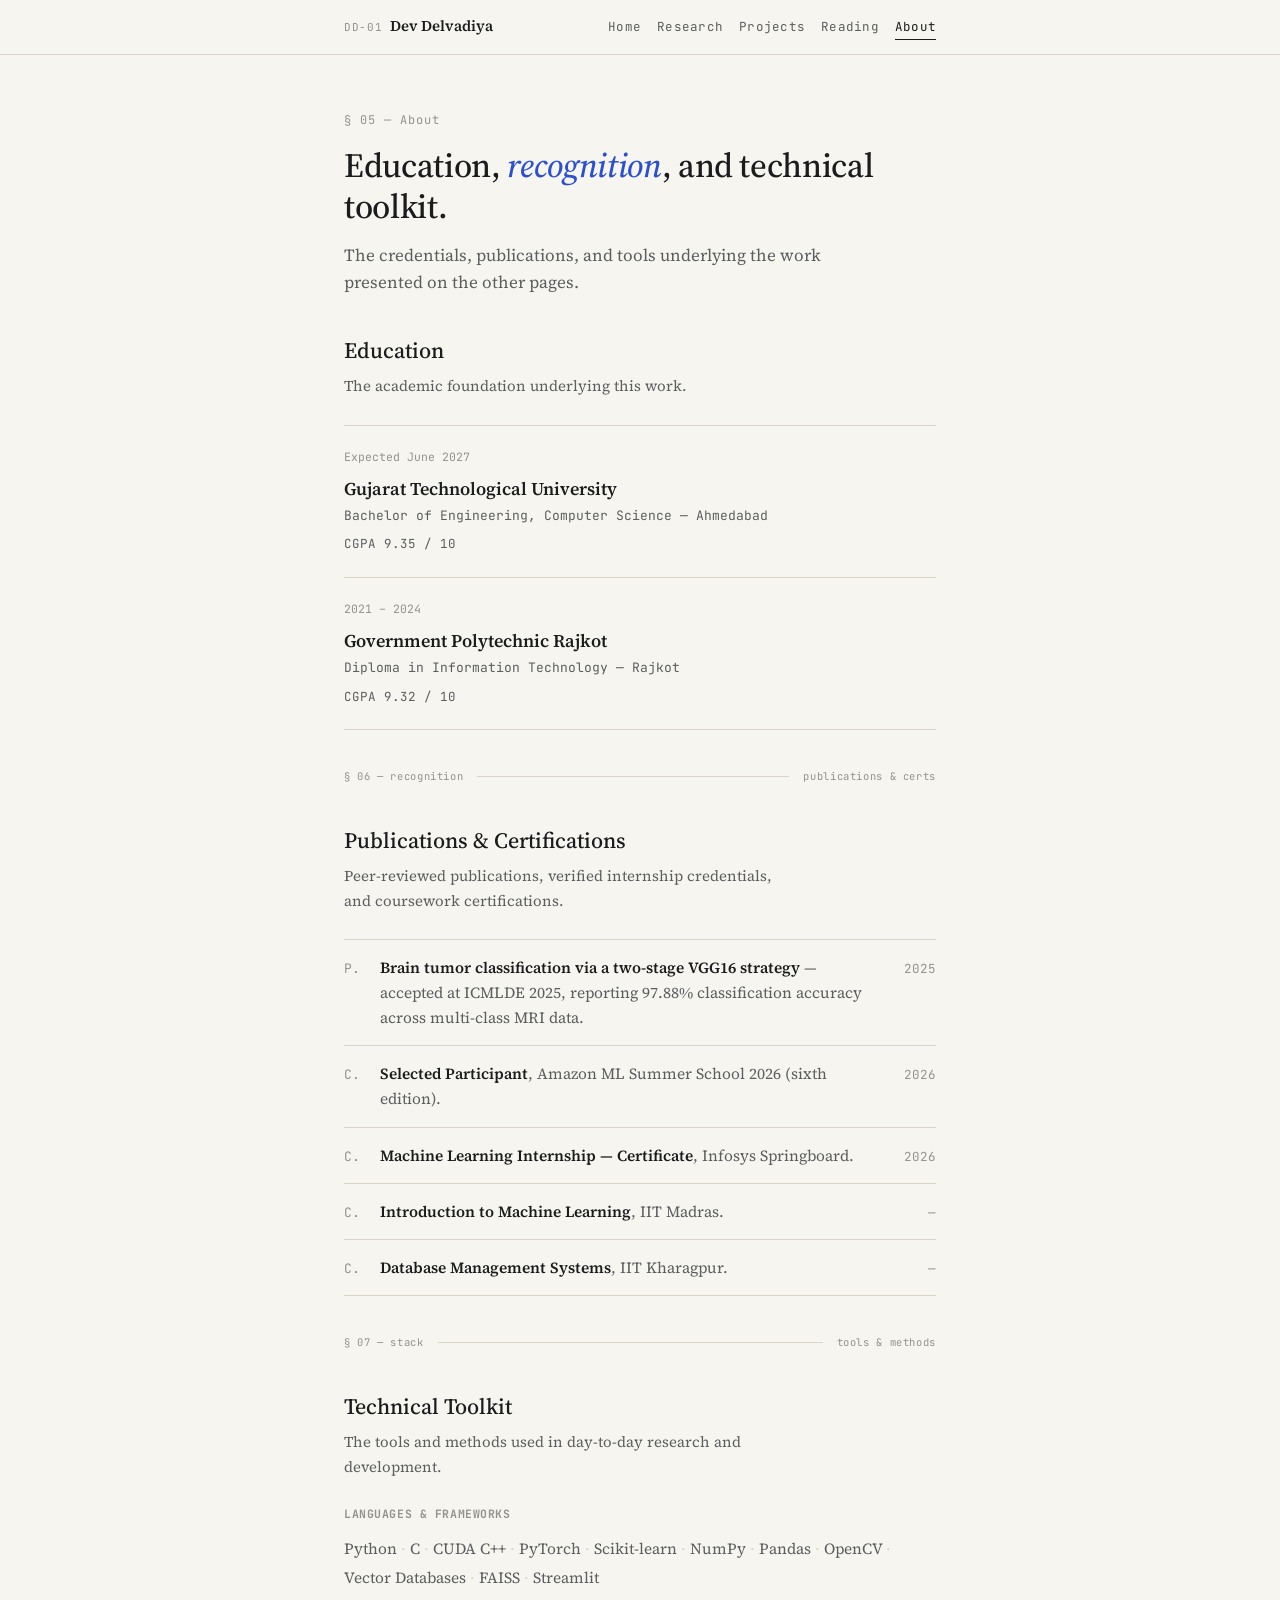
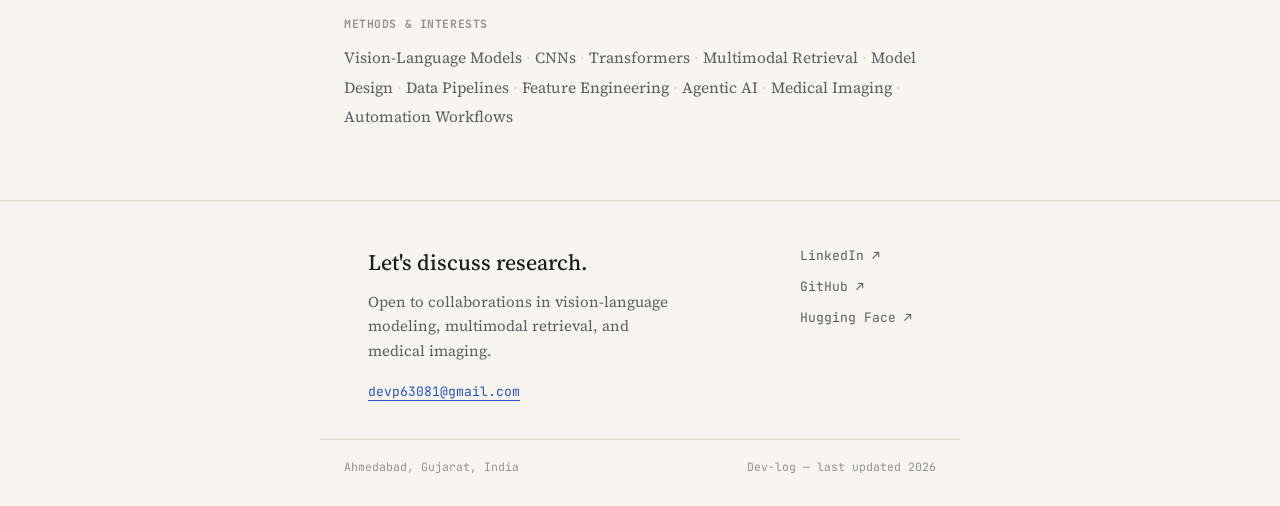
==== about.html @ 2e45eac5 "Initial commit: Dev Delvadiya personal dev-log portfolio website" ====
<!DOCTYPE html>
<html lang="en">
<head>
<meta charset="UTF-8">
<meta name="viewport" content="width=device-width, initial-scale=1.0">
<title>About — Dev Delvadiya</title>
<link rel="stylesheet" href="style.css">
</head>
<body>

<header class="nav">
  <div class="nav-inner">
    <div class="nav-id">
      <span class="tag">DD-01</span>
      <span class="name">Dev Delvadiya</span>
    </div>
    <nav class="links">
      <a href="index.html">Home</a>
      <a href="research.html">Research</a>
      <a href="projects.html">Projects</a>
      <a href="reading.html">Reading</a>
      <a href="about.html" class="active">About</a>
    </nav>
  </div>
</header>

<div class="wrap page-hero">
  <div class="eyebrow">§ 05 — About</div>
  <h1>Education, <em>recognition</em>, and technical toolkit.</h1>
  <p>The credentials, publications, and tools underlying the work presented on the other pages.</p>
</div>

<section>
  <div class="wrap">
    <div class="sec-head">
      <h2>Education</h2>
      <div class="note">The academic foundation underlying this work.</div>
    </div>
    <div class="edu">
      <div class="card">
        <div class="tagrow"><span class="chip">Expected June 2027</span></div>
        <h3>Gujarat Technological University</h3>
        <div class="role mono" style="margin-bottom:8px;">Bachelor of Engineering, Computer Science — Ahmedabad</div>
        <div class="gpa">CGPA 9.35 / 10</div>
      </div>
      <div class="card">
        <div class="tagrow"><span class="chip">2021 – 2024</span></div>
        <h3>Government Polytechnic Rajkot</h3>
        <div class="role mono" style="margin-bottom:8px;">Diploma in Information Technology — Rajkot</div>
        <div class="gpa">CGPA 9.32 / 10</div>
      </div>
    </div>
  </div>
</section>

<div class="slice-rule"><span class="idx mono">§ 06 — recognition</span><div class="ticks"></div><span class="idx mono">publications &amp; certs</span></div>

<section>
  <div class="wrap">
    <div class="sec-head">
      <h2>Publications &amp; Certifications</h2>
      <div class="note">Peer-reviewed publications, verified internship credentials, and coursework certifications.</div>
    </div>
    <div class="pub-list">
      <div class="pub">
        <span class="mark">P.</span>
        <span class="t"><b>Brain tumor classification via a two-stage VGG16 strategy</b> — accepted at ICMLDE 2025, reporting 97.88% classification accuracy across multi-class MRI data.</span>
        <span class="y">2025</span>
      </div>
      <div class="pub">
        <span class="mark">C.</span>
        <span class="t"><b>Selected Participant</b>, Amazon ML Summer School 2026 (sixth edition).</span>
        <span class="y">2026</span>
      </div>
      <div class="pub">
        <span class="mark">C.</span>
        <span class="t"><b>Machine Learning Internship — Certificate</b>, Infosys Springboard.</span>
        <span class="y">2026</span>
      </div>
      <div class="pub">
        <span class="mark">C.</span>
        <span class="t"><b>Introduction to Machine Learning</b>, IIT Madras.</span>
        <span class="y">—</span>
      </div>
      <div class="pub">
        <span class="mark">C.</span>
        <span class="t"><b>Database Management Systems</b>, IIT Kharagpur.</span>
        <span class="y">—</span>
      </div>
    </div>
  </div>
</section>

<div class="slice-rule"><span class="idx mono">§ 07 — stack</span><div class="ticks"></div><span class="idx mono">tools &amp; methods</span></div>

<section>
  <div class="wrap">
    <div class="sec-head">
      <h2>Technical Toolkit</h2>
      <div class="note">The tools and methods used in day-to-day research and development.</div>
    </div>
    <div class="stack-wrap">
      <div class="stack-group">
        <h4>Languages &amp; Frameworks</h4>
        <div class="tag-cloud">
          <span>Python</span><span>C</span><span>CUDA C++</span><span>PyTorch</span>
          <span>Scikit-learn</span><span>NumPy</span><span>Pandas</span><span>OpenCV</span>
          <span>Vector Databases</span><span>FAISS</span><span>Streamlit</span>
        </div>
      </div>
      <div class="stack-group">
        <h4>Methods &amp; Interests</h4>
        <div class="tag-cloud">
          <span>Vision-Language Models</span><span>CNNs</span><span>Transformers</span>
          <span>Multimodal Retrieval</span><span>Model Design</span><span>Data Pipelines</span>
          <span>Feature Engineering</span><span>Agentic AI</span><span>Medical Imaging</span><span>Automation Workflows</span>
        </div>
      </div>
    </div>
  </div>
</section>

<footer id="contact">
  <div class="wrap">
    <div class="foot-grid">
      <div>
        <h2>Let's discuss research.</h2>
        <p>Open to collaborations in vision-language modeling, multimodal retrieval, and medical imaging.</p>
        <a class="btn primary" href="mailto:devp63081@gmail.com">devp63081@gmail.com</a>
      </div>
      <div class="foot-links">
        <a href="https://www.linkedin.com/in/dev-delvadiya" target="_blank" rel="noopener">LinkedIn ↗</a>
        <a href="https://github.com/Devpatel1012" target="_blank" rel="noopener">GitHub ↗</a>
        <a href="https://huggingface.co/devpatel1012" target="_blank" rel="noopener">Hugging Face ↗</a>
      </div>
    </div>
  </div>
  <div class="copyright">
    <span>Ahmedabad, Gujarat, India</span>
    <span>Dev-log — last updated 2026</span>
  </div>
</footer>

<script src="script.js"></script>
</body>
</html>
---- style.css ----
@import url('https://fonts.googleapis.com/css2?family=Source+Serif+4:ital,opsz,wght@0,8..60,400;0,8..60,500;0,8..60,600;1,8..60,400&family=JetBrains+Mono:wght@400;500;600&display=swap');

:root{
  --paper: #F7F5EF;
  --paper-dim: #EFEBE1;
  --ink: #1B1C1E;
  --ink-soft: #5B5D60;
  --ink-faint: #93938E;
  --line: #DBD5C6;
  --blue: #2A4FD1;
  --orange: #C2501F;
  --purple: #6647B8;
  --serif: 'Source Serif 4', Georgia, 'Times New Roman', serif;
  --mono: 'JetBrains Mono', ui-monospace, SFMono-Regular, Menlo, monospace;
  --col: 640px;
}

*{ box-sizing: border-box; }
html{ scroll-behavior: smooth; }
@media (prefers-reduced-motion: reduce){ html{ scroll-behavior:auto; } }

body{
  margin:0;
  background: var(--paper);
  color: var(--ink);
  font-family: var(--serif);
  font-size: 17px;
  line-height: 1.62;
  -webkit-font-smoothing: antialiased;
}

a{ color: var(--blue); text-decoration: none; border-bottom: 1px solid rgba(42,79,209,0.28); }
a:hover{ border-bottom-color: rgba(42,79,209,0.75); }
a:focus-visible, button:focus-visible{ outline: 2px solid var(--blue); outline-offset: 2px; }

.mono{ font-family: var(--mono); }

.wrap{ max-width: var(--col); margin: 0 auto; padding: 0 24px; }

/* ---------- Nav ---------- */
.nav{
  position: sticky; top: 0; z-index: 20;
  background: rgba(247,245,239,0.92);
  backdrop-filter: saturate(140%) blur(6px);
  border-bottom: 1px solid var(--line);
}
.nav-inner{
  max-width: var(--col); margin: 0 auto; padding: 14px 24px;
  display: flex; align-items: baseline; justify-content: space-between;
  flex-wrap: wrap; gap: 8px 18px;
}
.nav-id{ display:flex; align-items:baseline; gap:8px; }
.nav-id .tag{
  font-family: var(--mono); font-size: 11px; color: var(--ink-faint);
  letter-spacing: 0.06em;
}
.nav-id .name{ font-weight: 600; font-size: 15px; }
.links{ display:flex; gap: 16px; flex-wrap: wrap; }
.links a{
  font-family: var(--mono); font-size: 12.5px; color: var(--ink-soft);
  border-bottom: none; letter-spacing: 0.02em;
  padding-bottom: 2px; border-bottom: 1px solid transparent;
}
.links a:hover, .links a.active{ color: var(--ink); border-bottom-color: var(--ink); }

/* ---------- Hero ---------- */
.page-hero{ padding: 56px 24px 28px; }
.eyebrow{
  font-family: var(--mono); font-size: 12px; color: var(--ink-faint);
  letter-spacing: 0.08em; margin-bottom: 14px;
}
.page-hero h1{
  font-size: 34px; line-height: 1.22; margin: 0 0 14px; font-weight: 500;
  letter-spacing: -0.01em;
}
.page-hero h1 em{ font-style: italic; color: var(--blue); }
.page-hero p{ color: var(--ink-soft); font-size: 17px; max-width: 54ch; margin: 0; }

.hero{ padding: 46px 24px 40px; }
.hero-text .eyebrow{ margin-bottom: 16px; }
.hero-text h1{ font-size: 38px; line-height: 1.2; font-weight: 500; margin: 0 0 6px; letter-spacing: -0.01em; }
.hero-text h1 em{ font-style: italic; color: var(--blue); }
.role-tag{ font-family: var(--mono); font-size: 13px; color: var(--ink-faint); margin-bottom: 30px; }
.hl{ color: var(--blue); font-style: italic; }
.intro-copy p{ color: var(--ink-soft); font-size: 17.5px; max-width: 58ch; margin: 0 0 20px; }
.intro-copy p:last-child{ margin-bottom: 0; }
.intro-copy a{ color: var(--blue); }
.lede{ color: var(--ink-soft); font-size: 17.5px; max-width: 60ch; margin: 0 0 26px; }
.hero-actions{ display:flex; gap: 18px; flex-wrap: wrap; margin-bottom: 24px; }
.hero-actions a{
  font-family: var(--mono); font-size: 13px; color: var(--ink);
  border-bottom: 1px solid var(--ink);
}
.hero-actions a:first-child{ color: var(--blue); border-bottom-color: var(--blue); }
.keywords{ font-family: var(--mono); font-size: 12px; color: var(--ink-faint); }
.kw-label{ margin-right: 6px; }
.kw-list span{ display:inline-block; }
.kw-list span:not(:last-child)::after{ content: " · "; color: var(--line); }

/* ---------- Pipeline panel (kept, restyled) ---------- */
.hero3d-panel{
  margin-top: 40px; border: 1px solid var(--line); border-radius: 3px;
  background: var(--paper-dim); padding: 18px 20px 20px;
}
.hero3d-head{
  display:flex; justify-content: space-between; align-items:center;
  font-family: var(--mono); font-size: 11.5px; color: var(--ink-soft);
  margin-bottom: 6px;
}
.hero3d-head .dot{
  display:inline-block; width:6px; height:6px; border-radius:50%;
  background: var(--orange); margin-right:7px;
}
.fig-caption{
  font-family: var(--mono); font-size: 11px; color: var(--ink-faint);
  text-align:center; margin-top: 4px;
}
.hero3d-stats{
  display:grid; grid-template-columns: repeat(4,1fr); gap: 10px;
  margin-top: 18px; padding-top: 16px; border-top: 1px solid var(--line);
}
.stat .num{ font-family: var(--mono); font-weight: 600; font-size: 17px; color: var(--ink); }
.stat .lab{ font-family: var(--mono); font-size: 10px; color: var(--ink-faint); margin-top: 3px; line-height: 1.3; }

/* ---------- Section scaffolding ---------- */
section{ padding: 8px 24px 8px; }
.sec-head{ margin-bottom: 26px; }
.sec-head h2{ font-size: 22px; font-weight: 500; margin: 0 0 6px; }
.sec-head .note{ color: var(--ink-soft); font-size: 15px; max-width: 56ch; }

.slice-rule{
  max-width: var(--col); margin: 30px auto; padding: 0 24px;
  display:flex; align-items:center; gap: 14px;
  font-family: var(--mono); font-size: 10.5px; color: var(--ink-faint);
  letter-spacing: 0.06em;
}
.slice-rule .ticks{ flex:1; height:1px; background: var(--line); }

/* ---------- Reveal ---------- */
.reveal{ opacity: 0; transform: translateY(10px); transition: opacity .5s ease, transform .5s ease; }
.reveal.visible{ opacity: 1; transform: none; }

/* ---------- Current-focus list (home) ---------- */
.proj-grid{ display:flex; flex-direction: column; gap: 0; }
.card{
  padding: 22px 0; border-top: 1px solid var(--line);
}
.card:last-child{ border-bottom: 1px solid var(--line); }
.tagrow{ margin-bottom: 8px; font-family: var(--mono); font-size: 11.5px; }
.chip{ color: var(--ink-faint); }
.chip.on{ color: var(--blue); }
.chip:not(:last-child)::after{ content: " · "; color: var(--line); }
.card h3{ font-size: 18px; font-weight: 600; margin: 0 0 8px; }
.card p{ color: var(--ink-soft); margin: 0 0 8px; font-size: 15.5px; }
.card .go{ font-family: var(--mono); font-size: 12.5px; }
.card.featured{ background: none; }

/* ---------- Research log: notebook margin timeline ---------- */
.log{ position: relative; padding-left: 118px; }
.log::before{
  content:""; position:absolute; left: 96px; top: 6px; bottom: 6px; width: 1px;
  background: var(--line);
}
.entry{
  position: relative; padding: 0 0 40px; display:grid;
  grid-template-columns: 1fr; gap: 4px;
}
.entry::before{
  content:""; position:absolute; left: -22px; top: 6px; width: 9px; height: 9px;
  border-radius: 50%; background: var(--paper); border: 2px solid var(--blue);
}
.entry .when{
  position:absolute; left: -118px; top: 1px; width: 96px;
  font-family: var(--mono); font-size: 11px; color: var(--ink-faint);
  line-height: 1.4; text-align: right;
}
.entry .where{ display:none; }
.entry h3{ font-size: 17.5px; font-weight: 600; margin: 0 0 4px; }
.entry .role{ font-family: var(--mono); font-size: 12px; color: var(--ink-soft); margin-bottom: 10px; }
.entry ul{ margin: 0 0 10px; padding-left: 18px; color: var(--ink-soft); font-size: 15.5px; }
.entry li{ margin-bottom: 5px; }
.entry .finding{
  display:inline-block; font-family: var(--mono); font-size: 11.5px;
  color: var(--blue); border-top: 1px solid var(--line); padding-top: 8px; margin-top: 2px;
}
.entry .finding.alt{ color: var(--purple); }

@media (max-width: 620px){
  .log{ padding-left: 0; }
  .log::before{ display:none; }
  .entry{ padding-bottom: 32px; border-top: 1px solid var(--line); padding-top: 18px; }
  .entry::before{ display:none; }
  .entry .when{ position: static; width:auto; text-align:left; display:block; margin-bottom: 6px; }
}

/* ---------- Publications list (about) ---------- */
.edu{ display:flex; flex-direction: column; }
.edu .card .gpa{ font-family: var(--mono); font-size: 12.5px; color: var(--ink-soft); }
.edu .card h3{ margin-bottom: 2px; }
.edu .card .role{ color: var(--ink-soft); font-size: 13px; }

.pub-list{ border-top: 1px solid var(--line); }
.pub{
  display:grid; grid-template-columns: 22px 1fr 44px; gap: 14px;
  padding: 15px 0; border-bottom: 1px solid var(--line); align-items: baseline;
}
.pub .mark{ font-family: var(--mono); color: var(--ink-faint); font-size: 13px; }
.pub .t{ font-size: 15.5px; color: var(--ink-soft); }
.pub .t b{ color: var(--ink); font-weight: 600; }
.pub .y{ font-family: var(--mono); font-size: 12.5px; color: var(--ink-faint); text-align:right; }
@media (max-width: 560px){
  .pub{ grid-template-columns: 18px 1fr; }
  .pub .y{ grid-column: 2; text-align:left; margin-top:2px; }
}

.stack-wrap{ display:flex; flex-direction:column; gap: 22px; }
.stack-group h4{
  font-family: var(--mono); font-size: 11.5px; letter-spacing:0.05em;
  color: var(--ink-faint); text-transform: uppercase; margin: 0 0 10px;
}
.tag-cloud{ font-size: 15.5px; color: var(--ink-soft); line-height: 1.9; }
.tag-cloud span:not(:last-child)::after{ content:" · "; color: var(--line); }

/* ---------- Projects list ---------- */
.art-grid{ display:flex; flex-direction: column; }
.art-card{ padding: 16px 0; border-bottom: 1px solid var(--line); }
.art-card:first-child{ border-top: 1px solid var(--line); }
.art-kind{ font-family: var(--mono); font-size: 11px; color: var(--purple); margin-bottom: 4px; }
.art-card h4{ font-size: 16px; font-weight: 600; margin: 0 0 4px; }
.art-card p{ margin: 0; color: var(--ink-soft); font-size: 15px; }

/* ---------- Reading shelf ---------- */
.shelf{ margin-bottom: 30px; }
.shelf-head{
  display:flex; justify-content: space-between; align-items: baseline;
  border-bottom: 1px solid var(--line); padding-bottom: 8px; margin-bottom: 4px;
}
.shelf-head h3{ font-size: 14px; font-weight: 600; margin:0; text-transform: uppercase; letter-spacing: 0.03em; color: var(--ink-soft); }
.shelf-count{ color: var(--ink-faint); font-size: 12px; }
.book{
  display:grid; grid-template-columns: 26px 1fr auto; gap: 12px;
  padding: 11px 0; border-bottom: 1px dashed var(--line); align-items: baseline;
}
.callno{ color: var(--ink-faint); font-size: 12px; }
.title{ font-size: 15.5px; }
.title .author{ display:block; font-family: var(--mono); font-size: 12px; color: var(--ink-faint); margin-top: 2px; }
.status-badge{
  font-family: var(--mono); font-size: 10.5px; letter-spacing: 0.04em; text-transform: uppercase;
  color: var(--ink-faint);
}
.status-badge.reading{ color: var(--orange); }
.status-badge.paused{ color: var(--purple); }

/* ---------- Footer ---------- */
footer{ margin-top: 60px; border-top: 1px solid var(--line); padding: 44px 0 30px; }
.foot-grid{
  max-width: var(--col); margin: 0 auto; padding: 0 24px;
  display:flex; justify-content: space-between; gap: 40px; flex-wrap: wrap;
}
footer h2{ font-size: 22px; font-weight: 500; margin: 0 0 10px; }
footer p{ color: var(--ink-soft); font-size: 15px; max-width: 40ch; margin: 0 0 14px; }
.btn{
  font-family: var(--mono); font-size: 13px; border-bottom: 1px solid var(--blue); color: var(--blue);
}
.btn.primary{ color: var(--blue); }
.foot-links{ display:flex; flex-direction: column; gap: 10px; align-self: flex-start; }
.foot-links a{ font-family: var(--mono); font-size: 13px; color: var(--ink-soft); border-bottom: none; }
.foot-links a:hover{ color: var(--ink); }
.copyright{
  max-width: var(--col); margin: 34px auto 0; padding: 18px 24px 0; border-top: 1px solid var(--line);
  display:flex; justify-content: space-between; font-family: var(--mono); font-size: 11.5px; color: var(--ink-faint);
  flex-wrap: wrap; gap: 6px;
}

@media (max-width: 560px){
  .page-hero h1{ font-size: 27px; }
  .hero-text h1{ font-size: 28px; }
  .hero3d-stats{ grid-template-columns: repeat(2,1fr); }
  section{ padding-left: 24px; padding-right: 24px; }
}
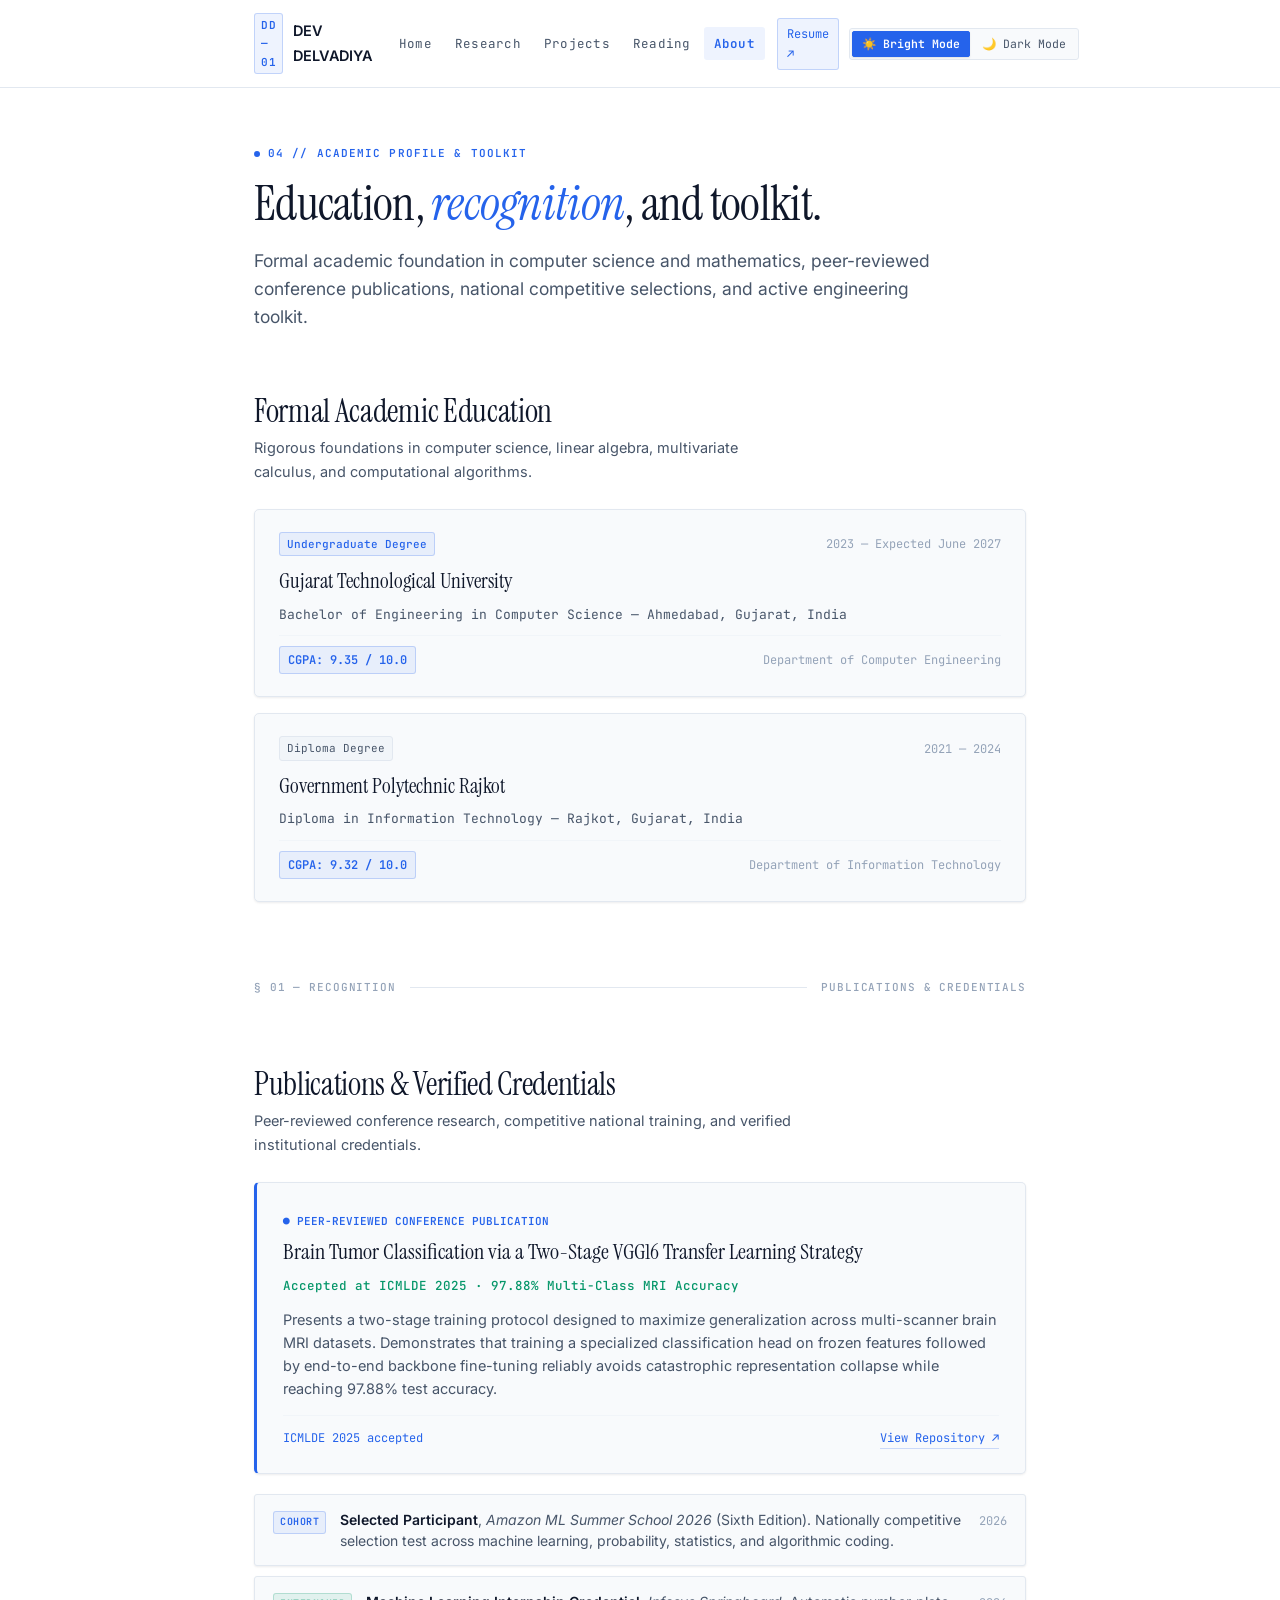
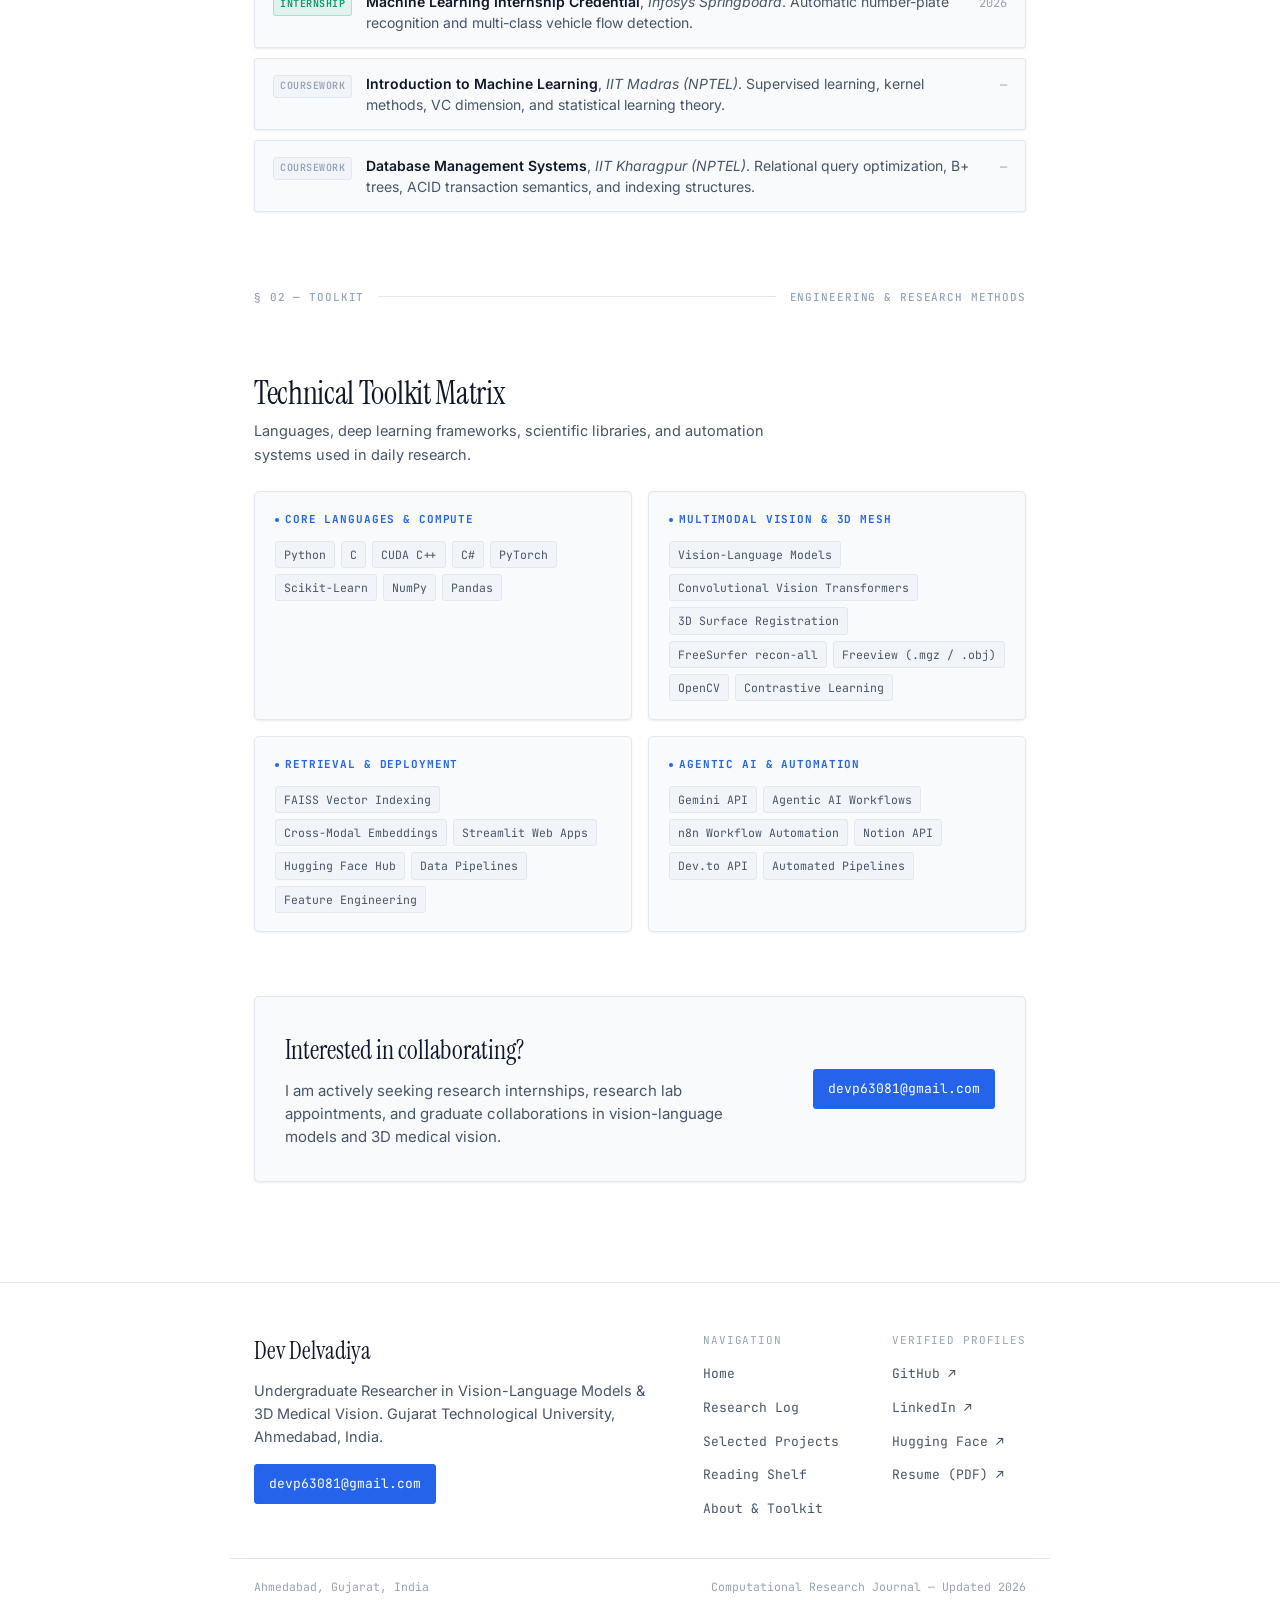
==== commit 6a9efc8e: "new design and layout for the website." ====
--- a/about.html
+++ b/about.html
@@ -1,146 +1,311 @@
 <!DOCTYPE html>
 <html lang="en">
 <head>
-<meta charset="UTF-8">
-<meta name="viewport" content="width=device-width, initial-scale=1.0">
-<title>About — Dev Delvadiya</title>
-<link rel="stylesheet" href="style.css">
+  <meta charset="UTF-8">
+  <meta name="viewport" content="width=device-width, initial-scale=1.0">
+  <title>About &amp; Toolkit — Dev Delvadiya</title>
+  <meta name="description" content="Academic credentials, peer-reviewed publications, Amazon ML Summer School selection, and technical engineering toolkit of Dev Delvadiya.">
+  <link rel="canonical" href="https://devpatel1012.github.io/about.html">
+  
+  <meta property="og:type" content="website">
+  <meta property="og:title" content="About &amp; Toolkit — Dev Delvadiya">
+  <meta property="og:description" content="Academic profile: GTU B.E. Computer Science, ICMLDE 2025 paper author, Amazon ML Summer School '26, and engineering stack.">
+  <meta property="og:url" content="https://devpatel1012.github.io/about.html">
+  
+  <!-- Instant Theme Initializer (prevents theme flash on navigation) -->
+  <script>
+    (function () {
+      var stored = localStorage.getItem('dev_portfolio_theme');
+      var theme = (stored === 'dark' || stored === 'bright') ? stored : (window.matchMedia && window.matchMedia('(prefers-color-scheme: dark)').matches ? 'dark' : 'bright');
+      document.documentElement.setAttribute('data-theme', theme);
+    })();
+  </script>
+  <link rel="stylesheet" href="style.css">
 </head>
 <body>
 
-<header class="nav">
-  <div class="nav-inner">
-    <div class="nav-id">
-      <span class="tag">DD-01</span>
-      <span class="name">Dev Delvadiya</span>
-    </div>
-    <nav class="links">
-      <a href="index.html">Home</a>
-      <a href="research.html">Research</a>
-      <a href="projects.html">Projects</a>
-      <a href="reading.html">Reading</a>
-      <a href="about.html" class="active">About</a>
-    </nav>
+  <!-- Sticky Global Navigation -->
+  <header class="nav">
+    <div class="nav-inner">
+      <a href="index.html" class="nav-brand">
+        <span class="nav-tag">DD—01</span>
+        <span class="nav-name">DEV DELVADIYA</span>
+      </a>
+
+      <div class="nav-right">
+        <nav class="links" aria-label="Primary Navigation">
+          <a href="index.html">Home</a>
+          <a href="research.html">Research</a>
+          <a href="projects.html">Projects</a>
+          <a href="reading.html">Reading</a>
+          <a href="about.html" class="active">About</a>
+        </nav>
+        <a class="nav-action-resume" href="https://drive.google.com/file/d/1fnqYmCmQJ8C3AVjno1M2IQzjCF0plIcq/view?usp=drive_link" target="_blank" rel="noopener">Resume ↗</a>
+        <div class="theme-switch" role="group" aria-label="Theme Mode Switcher">
+          <button type="button" class="theme-toggle-btn" data-theme-set="bright">☀️ Bright Mode</button>
+          <button type="button" class="theme-toggle-btn" data-theme-set="dark">🌙 Dark Mode</button>
+        </div>
+        <button type="button" class="theme-mobile-btn" data-theme-toggle aria-label="Switch theme mode"><span class="theme-icon">🌙</span> <span class="theme-label">Dark Mode</span></button>
+        <button class="mobile-toggle" type="button" aria-label="Toggle navigation menu" aria-expanded="false">☰</button>
+      </div>
+    </div>
+  </header>
+
+  <!-- Mobile Drawer Overlay -->
+  <div class="mobile-nav-drawer" role="dialog" aria-label="Mobile Navigation">
+    <div class="mobile-nav-links">
+      <a href="index.html"><span>Home</span> <span>→</span></a>
+      <a href="research.html"><span>Research Log</span> <span>→</span></a>
+      <a href="projects.html"><span>Projects &amp; Models</span> <span>→</span></a>
+      <a href="reading.html"><span>The Reading Shelf</span> <span>→</span></a>
+      <a href="about.html" class="active"><span>About &amp; Toolkit</span> <span>→</span></a>
+      <a href="https://drive.google.com/file/d/1fnqYmCmQJ8C3AVjno1M2IQzjCF0plIcq/view?usp=drive_link" target="_blank" rel="noopener"><span>Resume (PDF)</span> <span>↗</span></a>
+    </div>
+    <div class="mobile-nav-footer">
+      <div class="mobile-theme-row">
+        <span class="mono" style="font-size:12px; color:var(--text-muted);">Theme:</span>
+        <div class="mobile-theme-buttons">
+          <button class="m-theme-btn" type="button" data-theme-set="bright">☀️ Bright Mode</button>
+          <button class="m-theme-btn" type="button" data-theme-set="dark">🌙 Dark Mode</button>
+        </div>
+      </div>
+      <div class="mobile-nav-social">
+        <a href="https://github.com/Devpatel1012" target="_blank" rel="noopener">GitHub ↗</a>
+        <a href="https://www.linkedin.com/in/dev-delvadiya" target="_blank" rel="noopener">LinkedIn ↗</a>
+        <a href="https://huggingface.co/devpatel1012" target="_blank" rel="noopener">Hugging Face ↗</a>
+        <a href="mailto:devp63081@gmail.com">Email ↗</a>
+      </div>
+    </div>
   </div>
-</header>
-
-<div class="wrap page-hero">
-  <div class="eyebrow">§ 05 — About</div>
-  <h1>Education, <em>recognition</em>, and technical toolkit.</h1>
-  <p>The credentials, publications, and tools underlying the work presented on the other pages.</p>
-</div>
-
-<section>
-  <div class="wrap">
-    <div class="sec-head">
-      <h2>Education</h2>
-      <div class="note">The academic foundation underlying this work.</div>
-    </div>
-    <div class="edu">
-      <div class="card">
-        <div class="tagrow"><span class="chip">Expected June 2027</span></div>
-        <h3>Gujarat Technological University</h3>
-        <div class="role mono" style="margin-bottom:8px;">Bachelor of Engineering, Computer Science — Ahmedabad</div>
-        <div class="gpa">CGPA 9.35 / 10</div>
-      </div>
-      <div class="card">
-        <div class="tagrow"><span class="chip">2021 – 2024</span></div>
-        <h3>Government Polytechnic Rajkot</h3>
-        <div class="role mono" style="margin-bottom:8px;">Diploma in Information Technology — Rajkot</div>
-        <div class="gpa">CGPA 9.32 / 10</div>
-      </div>
-    </div>
-  </div>
-</section>
-
-<div class="slice-rule"><span class="idx mono">§ 06 — recognition</span><div class="ticks"></div><span class="idx mono">publications &amp; certs</span></div>
-
-<section>
-  <div class="wrap">
-    <div class="sec-head">
-      <h2>Publications &amp; Certifications</h2>
-      <div class="note">Peer-reviewed publications, verified internship credentials, and coursework certifications.</div>
-    </div>
-    <div class="pub-list">
-      <div class="pub">
-        <span class="mark">P.</span>
-        <span class="t"><b>Brain tumor classification via a two-stage VGG16 strategy</b> — accepted at ICMLDE 2025, reporting 97.88% classification accuracy across multi-class MRI data.</span>
-        <span class="y">2025</span>
-      </div>
-      <div class="pub">
-        <span class="mark">C.</span>
-        <span class="t"><b>Selected Participant</b>, Amazon ML Summer School 2026 (sixth edition).</span>
-        <span class="y">2026</span>
-      </div>
-      <div class="pub">
-        <span class="mark">C.</span>
-        <span class="t"><b>Machine Learning Internship — Certificate</b>, Infosys Springboard.</span>
-        <span class="y">2026</span>
-      </div>
-      <div class="pub">
-        <span class="mark">C.</span>
-        <span class="t"><b>Introduction to Machine Learning</b>, IIT Madras.</span>
-        <span class="y">—</span>
-      </div>
-      <div class="pub">
-        <span class="mark">C.</span>
-        <span class="t"><b>Database Management Systems</b>, IIT Kharagpur.</span>
-        <span class="y">—</span>
-      </div>
-    </div>
-  </div>
-</section>
-
-<div class="slice-rule"><span class="idx mono">§ 07 — stack</span><div class="ticks"></div><span class="idx mono">tools &amp; methods</span></div>
-
-<section>
-  <div class="wrap">
-    <div class="sec-head">
-      <h2>Technical Toolkit</h2>
-      <div class="note">The tools and methods used in day-to-day research and development.</div>
-    </div>
-    <div class="stack-wrap">
-      <div class="stack-group">
-        <h4>Languages &amp; Frameworks</h4>
-        <div class="tag-cloud">
-          <span>Python</span><span>C</span><span>CUDA C++</span><span>PyTorch</span>
-          <span>Scikit-learn</span><span>NumPy</span><span>Pandas</span><span>OpenCV</span>
-          <span>Vector Databases</span><span>FAISS</span><span>Streamlit</span>
-        </div>
-      </div>
-      <div class="stack-group">
-        <h4>Methods &amp; Interests</h4>
-        <div class="tag-cloud">
-          <span>Vision-Language Models</span><span>CNNs</span><span>Transformers</span>
-          <span>Multimodal Retrieval</span><span>Model Design</span><span>Data Pipelines</span>
-          <span>Feature Engineering</span><span>Agentic AI</span><span>Medical Imaging</span><span>Automation Workflows</span>
-        </div>
-      </div>
-    </div>
-  </div>
-</section>
-
-<footer id="contact">
-  <div class="wrap">
+
+  <main>
+    <div class="wrap page-hero">
+      <div class="eyebrow">04 // ACADEMIC PROFILE &amp; TOOLKIT</div>
+      <h1>Education, <em>recognition</em>, and toolkit.</h1>
+      <p class="lede">Formal academic foundation in computer science and mathematics, peer-reviewed conference publications, national competitive selections, and active engineering toolkit.</p>
+    </div>
+
+    <!-- Education Section -->
+    <section>
+      <div class="wrap">
+        <div class="sec-head">
+          <h2>Formal Academic Education</h2>
+          <p class="note">Rigorous foundations in computer science, linear algebra, multivariate calculus, and computational algorithms.</p>
+        </div>
+
+        <div class="edu-grid">
+          <div class="edu-card">
+            <div class="edu-badge-row">
+              <span class="chip cobalt">Undergraduate Degree</span>
+              <span class="mono" style="font-size:12px; color:var(--text-muted);">2023 — Expected June 2027</span>
+            </div>
+            <h3>Gujarat Technological University</h3>
+            <div class="edu-degree">Bachelor of Engineering in Computer Science — Ahmedabad, Gujarat, India</div>
+            <div class="edu-foot">
+              <span class="gpa-pill">CGPA: 9.35 / 10.0</span>
+              <span class="mono" style="color:var(--text-muted);">Department of Computer Engineering</span>
+            </div>
+          </div>
+
+          <div class="edu-card">
+            <div class="edu-badge-row">
+              <span class="chip">Diploma Degree</span>
+              <span class="mono" style="font-size:12px; color:var(--text-muted);">2021 — 2024</span>
+            </div>
+            <h3>Government Polytechnic Rajkot</h3>
+            <div class="edu-degree">Diploma in Information Technology — Rajkot, Gujarat, India</div>
+            <div class="edu-foot">
+              <span class="gpa-pill">CGPA: 9.32 / 10.0</span>
+              <span class="mono" style="color:var(--text-muted);">Department of Information Technology</span>
+            </div>
+          </div>
+        </div>
+      </div>
+    </section>
+
+    <div class="slice-rule">
+      <span class="idx">§ 01 — RECOGNITION</span>
+      <div class="ticks"></div>
+      <span class="idx">Publications &amp; Credentials</span>
+    </div>
+
+    <!-- Publications & Recognition -->
+    <section>
+      <div class="wrap">
+        <div class="sec-head">
+          <h2>Publications &amp; Verified Credentials</h2>
+          <p class="note">Peer-reviewed conference research, competitive national training, and verified institutional credentials.</p>
+        </div>
+
+        <!-- Featured Publication Card -->
+        <article class="pub-feature-card">
+          <div class="pub-badge-top">
+            <span>● PEER-REVIEWED CONFERENCE PUBLICATION</span>
+          </div>
+          <h3>Brain Tumor Classification via a Two-Stage VGG16 Transfer Learning Strategy</h3>
+          <div class="pub-venue-line">Accepted at ICMLDE 2025 · 97.88% Multi-Class MRI Accuracy</div>
+          <p>Presents a two-stage training protocol designed to maximize generalization across multi-scanner brain MRI datasets. Demonstrates that training a specialized classification head on frozen features followed by end-to-end backbone fine-tuning reliably avoids catastrophic representation collapse while reaching 97.88% test accuracy.</p>
+          <div class="pub-feature-foot">
+            <span class="mono" style="color:var(--accent-cobalt);">ICMLDE 2025 accepted</span>
+            <a class="go mono" href="https://github.com/Devpatel1012/BrainTumorClassification-" target="_blank" rel="noopener">View Repository ↗</a>
+          </div>
+        </article>
+
+        <!-- Other Credentials List -->
+        <div class="pub-list">
+          <div class="pub-item">
+            <span class="pub-micro-tag cohort">Cohort</span>
+            <div class="pub-item-text">
+              <b>Selected Participant</b>, <i>Amazon ML Summer School 2026</i> (Sixth Edition). Nationally competitive selection test across machine learning, probability, statistics, and algorithmic coding.
+            </div>
+            <span class="pub-item-year">2026</span>
+          </div>
+
+          <div class="pub-item">
+            <span class="pub-micro-tag cert">Internship</span>
+            <div class="pub-item-text">
+              <b>Machine Learning Internship Credential</b>, <i>Infosys Springboard</i>. Automatic number-plate recognition and multi-class vehicle flow detection.
+            </div>
+            <span class="pub-item-year">2026</span>
+          </div>
+
+          <div class="pub-item">
+            <span class="pub-micro-tag course">Coursework</span>
+            <div class="pub-item-text">
+              <b>Introduction to Machine Learning</b>, <i>IIT Madras (NPTEL)</i>. Supervised learning, kernel methods, VC dimension, and statistical learning theory.
+            </div>
+            <span class="pub-item-year">—</span>
+          </div>
+
+          <div class="pub-item">
+            <span class="pub-micro-tag course">Coursework</span>
+            <div class="pub-item-text">
+              <b>Database Management Systems</b>, <i>IIT Kharagpur (NPTEL)</i>. Relational query optimization, B+ trees, ACID transaction semantics, and indexing structures.
+            </div>
+            <span class="pub-item-year">—</span>
+          </div>
+        </div>
+      </div>
+    </section>
+
+    <div class="slice-rule">
+      <span class="idx">§ 02 — TOOLKIT</span>
+      <div class="ticks"></div>
+      <span class="idx">Engineering &amp; Research Methods</span>
+    </div>
+
+    <!-- Technical Toolkit -->
+    <section>
+      <div class="wrap">
+        <div class="sec-head">
+          <h2>Technical Toolkit Matrix</h2>
+          <p class="note">Languages, deep learning frameworks, scientific libraries, and automation systems used in daily research.</p>
+        </div>
+
+        <div class="stack-matrix">
+          <div class="stack-box">
+            <h4>Core Languages &amp; Compute</h4>
+            <div class="stack-tags">
+              <span>Python</span>
+              <span>C</span>
+              <span>CUDA C++</span>
+              <span>C#</span>
+              <span>PyTorch</span>
+              <span>Scikit-Learn</span>
+              <span>NumPy</span>
+              <span>Pandas</span>
+            </div>
+          </div>
+
+          <div class="stack-box">
+            <h4>Multimodal Vision &amp; 3D Mesh</h4>
+            <div class="stack-tags">
+              <span>Vision-Language Models</span>
+              <span>Convolutional Vision Transformers</span>
+              <span>3D Surface Registration</span>
+              <span>FreeSurfer recon-all</span>
+              <span>Freeview (.mgz / .obj)</span>
+              <span>OpenCV</span>
+              <span>Contrastive Learning</span>
+            </div>
+          </div>
+
+          <div class="stack-box">
+            <h4>Retrieval &amp; Deployment</h4>
+            <div class="stack-tags">
+              <span>FAISS Vector Indexing</span>
+              <span>Cross-Modal Embeddings</span>
+              <span>Streamlit Web Apps</span>
+              <span>Hugging Face Hub</span>
+              <span>Data Pipelines</span>
+              <span>Feature Engineering</span>
+            </div>
+          </div>
+
+          <div class="stack-box">
+            <h4>Agentic AI &amp; Automation</h4>
+            <div class="stack-tags">
+              <span>Gemini API</span>
+              <span>Agentic AI Workflows</span>
+              <span>n8n Workflow Automation</span>
+              <span>Notion API</span>
+              <span>Dev.to API</span>
+              <span>Automated Pipelines</span>
+            </div>
+          </div>
+        </div>
+      </div>
+    </section>
+
+    <!-- Research Collaboration Banner -->
+    <section>
+      <div class="wrap">
+        <div class="collab-banner">
+          <div class="collab-text">
+            <h3>Interested in collaborating?</h3>
+            <p>I am actively seeking research internships, research lab appointments, and graduate collaborations in vision-language models and 3D medical vision.</p>
+          </div>
+          <div>
+            <a class="btn-mail" href="mailto:devp63081@gmail.com">devp63081@gmail.com</a>
+          </div>
+        </div>
+      </div>
+    </section>
+  </main>
+
+  <!-- Global Footer -->
+  <footer class="site-footer">
     <div class="foot-grid">
-      <div>
-        <h2>Let's discuss research.</h2>
-        <p>Open to collaborations in vision-language modeling, multimodal retrieval, and medical imaging.</p>
-        <a class="btn primary" href="mailto:devp63081@gmail.com">devp63081@gmail.com</a>
-      </div>
-      <div class="foot-links">
+      <div class="foot-col-brand">
+        <h2>Dev Delvadiya</h2>
+        <p>Undergraduate Researcher in Vision-Language Models &amp; 3D Medical Vision. Gujarat Technological University, Ahmedabad, India.</p>
+        <a class="btn-mail" href="mailto:devp63081@gmail.com">devp63081@gmail.com</a>
+      </div>
+
+      <div class="foot-col-links">
+        <span class="col-title">Navigation</span>
+        <a href="index.html">Home</a>
+        <a href="research.html">Research Log</a>
+        <a href="projects.html">Selected Projects</a>
+        <a href="reading.html">Reading Shelf</a>
+        <a href="about.html">About &amp; Toolkit</a>
+      </div>
+
+      <div class="foot-col-links">
+        <span class="col-title">Verified Profiles</span>
+        <a href="https://github.com/Devpatel1012" target="_blank" rel="noopener">GitHub ↗</a>
         <a href="https://www.linkedin.com/in/dev-delvadiya" target="_blank" rel="noopener">LinkedIn ↗</a>
-        <a href="https://github.com/Devpatel1012" target="_blank" rel="noopener">GitHub ↗</a>
         <a href="https://huggingface.co/devpatel1012" target="_blank" rel="noopener">Hugging Face ↗</a>
-      </div>
-    </div>
-  </div>
-  <div class="copyright">
-    <span>Ahmedabad, Gujarat, India</span>
-    <span>Dev-log — last updated 2026</span>
-  </div>
-</footer>
-
-<script src="script.js"></script>
+        <a href="https://drive.google.com/file/d/1fnqYmCmQJ8C3AVjno1M2IQzjCF0plIcq/view?usp=drive_link" target="_blank" rel="noopener">Resume (PDF) ↗</a>
+      </div>
+    </div>
+
+    <div class="copyright-bar">
+      <span>Ahmedabad, Gujarat, India</span>
+      <span>Computational Research Journal — Updated 2026</span>
+    </div>
+  </footer>
+
+  <script src="script.js"></script>
 </body>
-</html>+</html>
--- a/style.css
+++ b/style.css
@@ -1,280 +1,1908 @@
-@import url('https://fonts.googleapis.com/css2?family=Source+Serif+4:ital,opsz,wght@0,8..60,400;0,8..60,500;0,8..60,600;1,8..60,400&family=JetBrains+Mono:wght@400;500;600&display=swap');
-
-:root{
-  --paper: #F7F5EF;
-  --paper-dim: #EFEBE1;
-  --ink: #1B1C1E;
-  --ink-soft: #5B5D60;
-  --ink-faint: #93938E;
-  --line: #DBD5C6;
-  --blue: #2A4FD1;
-  --orange: #C2501F;
-  --purple: #6647B8;
-  --serif: 'Source Serif 4', Georgia, 'Times New Roman', serif;
-  --mono: 'JetBrains Mono', ui-monospace, SFMono-Regular, Menlo, monospace;
-  --col: 640px;
-}
-
-*{ box-sizing: border-box; }
-html{ scroll-behavior: smooth; }
-@media (prefers-reduced-motion: reduce){ html{ scroll-behavior:auto; } }
-
-body{
-  margin:0;
-  background: var(--paper);
-  color: var(--ink);
-  font-family: var(--serif);
+@import url('https://fonts.googleapis.com/css2?family=Instrument+Serif:ital@0;1&family=Inter:wght@400;500;600;700&family=JetBrains+Mono:wght@400;500;600&display=swap');
+
+/* ==========================================================================
+   CSS CUSTOM PROPERTIES (THEME SYSTEM)
+   Themes: Bright (Studio Pure White), Dark (Charcoal Slate), Light (Warm Paper)
+   ========================================================================== */
+
+:root {
+  --bg: #FFFFFF;
+  --bg-card: #F8FAFC;
+  --bg-card-subtle: #F1F5F9;
+  --bg-elevated: #EDF2F7;
+  --bg-hover: #E2E8F0;
+  --text-primary: #0F172A;
+  --text-secondary: #475569;
+  --text-muted: #94A3B8;
+  --accent-cobalt: #2563EB;
+  --accent-cobalt-hover: #1D4ED8;
+  --accent-cobalt-dim: rgba(37, 99, 235, 0.08);
+  --accent-cobalt-border: rgba(37, 99, 235, 0.22);
+  --accent-green: #059669;
+  --accent-green-dim: rgba(5, 150, 105, 0.09);
+  --accent-green-border: rgba(5, 150, 105, 0.22);
+  --border: #E2E8F0;
+  --border-subtle: #F1F5F9;
+  --border-strong: #CBD5E1;
+  --nav-bg: rgba(255, 255, 255, 0.92);
+  --shadow-sm: 0 1px 3px rgba(15, 23, 42, 0.05), 0 1px 2px rgba(15, 23, 42, 0.03);
+  --shadow-md: 0 4px 16px rgba(15, 23, 42, 0.07), 0 2px 4px rgba(15, 23, 42, 0.04);
+  --font-serif: 'Instrument Serif', Georgia, 'Times New Roman', serif;
+  --font-sans: 'Inter', -apple-system, BlinkMacSystemFont, 'Segoe UI', Roboto, sans-serif;
+  --font-mono: 'JetBrains Mono', ui-monospace, SFMono-Regular, Menlo, monospace;
+  --col: 820px;
+  --radius-sm: 3px;
+  --radius-md: 5px;
+  --radius-pill: 9999px;
+}
+
+[data-theme="bright"] {
+  --bg: #FFFFFF;
+  --bg-card: #F8FAFC;
+  --bg-card-subtle: #F1F5F9;
+  --bg-elevated: #EDF2F7;
+  --bg-hover: #E2E8F0;
+  --text-primary: #0F172A;
+  --text-secondary: #475569;
+  --text-muted: #94A3B8;
+  --accent-cobalt: #2563EB;
+  --accent-cobalt-hover: #1D4ED8;
+  --accent-cobalt-dim: rgba(37, 99, 235, 0.08);
+  --accent-cobalt-border: rgba(37, 99, 235, 0.22);
+  --accent-green: #059669;
+  --accent-green-dim: rgba(5, 150, 105, 0.09);
+  --accent-green-border: rgba(5, 150, 105, 0.22);
+  --border: #E2E8F0;
+  --border-subtle: #F1F5F9;
+  --border-strong: #CBD5E1;
+  --nav-bg: rgba(255, 255, 255, 0.92);
+  --shadow-sm: 0 1px 3px rgba(15, 23, 42, 0.05), 0 1px 2px rgba(15, 23, 42, 0.03);
+  --shadow-md: 0 4px 16px rgba(15, 23, 42, 0.07), 0 2px 4px rgba(15, 23, 42, 0.04);
+}
+
+[data-theme="light"] {
+  --bg: #F7F6F2;
+  --bg-card: #FFFFFF;
+  --bg-card-subtle: #F0EFEA;
+  --bg-elevated: #ECEAE3;
+  --bg-hover: #ECEAE4;
+  --text-primary: #171A19;
+  --text-secondary: #585D59;
+  --text-muted: #8A8F8B;
+  --accent-cobalt: #3457D5;
+  --accent-cobalt-hover: #2745B8;
+  --accent-cobalt-dim: rgba(52, 87, 213, 0.08);
+  --accent-cobalt-border: rgba(52, 87, 213, 0.22);
+  --accent-green: #3F6E54;
+  --accent-green-dim: rgba(63, 110, 84, 0.09);
+  --accent-green-border: rgba(63, 110, 84, 0.22);
+  --border: #DFDED7;
+  --border-subtle: #E8E7E0;
+  --border-strong: #C6C5BD;
+  --nav-bg: rgba(247, 246, 242, 0.88);
+  --shadow-sm: 0 1px 3px rgba(23, 26, 25, 0.04);
+  --shadow-md: 0 4px 16px rgba(23, 26, 25, 0.06);
+}
+
+@media (prefers-color-scheme: dark) {
+  :root:not([data-theme="light"]):not([data-theme="bright"]) {
+    --bg: #141615;
+    --bg-card: #1A1D1C;
+    --bg-card-subtle: #1F2321;
+    --bg-elevated: #242826;
+    --bg-hover: #252A27;
+    --text-primary: #EDEBE6;
+    --text-secondary: #9FA4A0;
+    --text-muted: #6C726D;
+    --accent-cobalt: #6385FF;
+    --accent-cobalt-hover: #7E9CFF;
+    --accent-cobalt-dim: rgba(99, 133, 255, 0.12);
+    --accent-cobalt-border: rgba(99, 133, 255, 0.28);
+    --accent-green: #679E7E;
+    --accent-green-dim: rgba(103, 158, 126, 0.12);
+    --accent-green-border: rgba(103, 158, 126, 0.28);
+    --border: #292D2B;
+    --border-subtle: #212523;
+    --border-strong: #3A403C;
+    --nav-bg: rgba(20, 22, 21, 0.88);
+    --shadow-sm: 0 1px 3px rgba(0, 0, 0, 0.3);
+    --shadow-md: 0 4px 16px rgba(0, 0, 0, 0.4);
+  }
+}
+
+[data-theme="dark"] {
+  --bg: #141615;
+  --bg-card: #1A1D1C;
+  --bg-card-subtle: #1F2321;
+  --bg-elevated: #242826;
+  --bg-hover: #252A27;
+  --text-primary: #EDEBE6;
+  --text-secondary: #9FA4A0;
+  --text-muted: #6C726D;
+  --accent-cobalt: #6385FF;
+  --accent-cobalt-hover: #7E9CFF;
+  --accent-cobalt-dim: rgba(99, 133, 255, 0.12);
+  --accent-cobalt-border: rgba(99, 133, 255, 0.28);
+  --accent-green: #679E7E;
+  --accent-green-dim: rgba(103, 158, 126, 0.12);
+  --accent-green-border: rgba(103, 158, 126, 0.28);
+  --border: #292D2B;
+  --border-subtle: #212523;
+  --border-strong: #3A403C;
+  --nav-bg: rgba(20, 22, 21, 0.88);
+  --shadow-sm: 0 1px 3px rgba(0, 0, 0, 0.3);
+  --shadow-md: 0 4px 16px rgba(0, 0, 0, 0.4);
+}
+
+/* ==========================================================================
+   BASE & RESET
+   ========================================================================== */
+
+*, *::before, *::after {
+  box-sizing: border-box;
+}
+
+html {
+  scroll-behavior: smooth;
+  text-size-adjust: 100%;
+}
+
+@media (prefers-reduced-motion: reduce) {
+  html { scroll-behavior: auto; }
+  *, *::before, *::after {
+    animation-duration: 0.01ms !important;
+    animation-iteration-count: 1 !important;
+    transition-duration: 0.01ms !important;
+  }
+}
+
+body {
+  margin: 0;
+  background-color: var(--bg);
+  color: var(--text-primary);
+  font-family: var(--font-sans);
+  font-size: 15.5px;
+  line-height: 1.68;
+  -webkit-font-smoothing: antialiased;
+  -moz-osx-font-smoothing: grayscale;
+  transition: background-color 0.25s ease, color 0.25s ease;
+  overflow-x: hidden;
+}
+
+::selection {
+  background-color: var(--accent-cobalt-dim);
+  color: var(--text-primary);
+}
+
+a {
+  color: var(--accent-cobalt);
+  text-decoration: none;
+  border-bottom: 1px solid var(--accent-cobalt-border);
+  transition: color 0.15s ease, border-color 0.15s ease;
+}
+a:hover {
+  color: var(--accent-cobalt-hover);
+  border-bottom-color: var(--accent-cobalt);
+}
+a:focus-visible, button:focus-visible {
+  outline: 2px solid var(--accent-cobalt);
+  outline-offset: 3px;
+}
+
+code, .mono {
+  font-family: var(--font-mono);
+}
+
+.wrap {
+  max-width: var(--col);
+  margin: 0 auto;
+  padding: 0 24px;
+}
+
+/* ==========================================================================
+   GLOBAL NAVIGATION
+   ========================================================================== */
+
+.nav {
+  position: sticky;
+  top: 0;
+  z-index: 100;
+  background-color: var(--nav-bg);
+  backdrop-filter: saturate(150%) blur(10px);
+  -webkit-backdrop-filter: saturate(150%) blur(10px);
+  border-bottom: 1px solid var(--border);
+  transition: background-color 0.25s ease, border-color 0.25s ease;
+}
+
+.nav-inner {
+  max-width: var(--col);
+  margin: 0 auto;
+  padding: 13px 24px;
+  display: flex;
+  align-items: center;
+  justify-content: space-between;
+  gap: 16px;
+}
+
+.nav-brand {
+  display: flex;
+  align-items: center;
+  gap: 10px;
+  text-decoration: none;
+  border-bottom: none;
+}
+.nav-brand:hover {
+  border-bottom: none;
+}
+.nav-tag {
+  font-family: var(--font-mono);
+  font-size: 11px;
+  font-weight: 600;
+  color: var(--accent-cobalt);
+  background-color: var(--accent-cobalt-dim);
+  border: 1px solid var(--accent-cobalt-border);
+  padding: 2px 6px;
+  border-radius: var(--radius-sm);
+  letter-spacing: 0.05em;
+}
+.nav-name {
+  font-family: var(--font-sans);
+  font-weight: 600;
+  font-size: 14.5px;
+  color: var(--text-primary);
+  letter-spacing: -0.01em;
+}
+
+.nav-right {
+  display: flex;
+  align-items: center;
+  gap: 6px;
+}
+
+.links {
+  display: flex;
+  align-items: center;
+  gap: 3px;
+}
+
+.links a {
+  font-family: var(--font-mono);
+  font-size: 12.5px;
+  color: var(--text-secondary);
+  border-bottom: none;
+  letter-spacing: 0.02em;
+  padding: 6px 10px;
+  border-radius: var(--radius-sm);
+  transition: color 0.15s ease, background-color 0.15s ease;
+  min-height: 32px;
+  display: inline-flex;
+  align-items: center;
+}
+.links a:hover {
+  color: var(--text-primary);
+  background-color: var(--bg-hover);
+  border-bottom: none;
+}
+.links a.active {
+  color: var(--accent-cobalt);
+  font-weight: 600;
+  background-color: var(--accent-cobalt-dim);
+  border-bottom: none;
+}
+
+.nav-action-resume {
+  font-family: var(--font-mono);
+  font-size: 12px;
+  color: var(--accent-cobalt);
+  background-color: var(--accent-cobalt-dim);
+  border: 1px solid var(--accent-cobalt-border);
+  padding: 5px 9px;
+  border-radius: var(--radius-sm);
+  text-decoration: none;
+  display: inline-flex;
+  align-items: center;
+  gap: 4px;
+  margin-left: 6px;
+  transition: all 0.15s ease;
+}
+.nav-action-resume:hover {
+  background-color: var(--accent-cobalt);
+  color: #FFFFFF;
+  border-color: var(--accent-cobalt);
+  border-bottom: 1px solid var(--accent-cobalt);
+}
+
+/* Theme Mode Switcher (Desktop: Segmented Toggle) */
+.theme-switch {
+  display: inline-flex;
+  align-items: center;
+  background-color: var(--bg-card);
+  border: 1px solid var(--border);
+  border-radius: var(--radius-sm);
+  padding: 2px;
+  gap: 2px;
+  margin-left: 4px;
+}
+
+.theme-toggle-btn {
+  font-family: var(--font-mono);
+  font-size: 11.5px;
+  border: 1px solid transparent;
+  background: transparent;
+  color: var(--text-secondary);
+  padding: 4px 9px;
+  border-radius: 2px;
+  cursor: pointer;
+  transition: all 0.15s ease;
+  display: inline-flex;
+  align-items: center;
+  gap: 4px;
+  white-space: nowrap;
+  min-height: 26px;
+  line-height: 1;
+}
+
+.theme-toggle-btn:hover:not(.active) {
+  color: var(--text-primary);
+  background-color: var(--bg-hover);
+}
+
+.theme-toggle-btn.active {
+  background-color: var(--accent-cobalt);
+  border-color: var(--accent-cobalt);
+  color: #FFFFFF;
+  font-weight: 600;
+  box-shadow: 0 1px 2px rgba(0, 0, 0, 0.1);
+}
+
+/* Mobile Header Theme Toggle Button (Compact) */
+.theme-mobile-btn {
+  display: none;
+  background-color: var(--bg-card);
+  border: 1px solid var(--border);
+  border-radius: var(--radius-sm);
+  color: var(--text-primary);
+  cursor: pointer;
+  padding: 5px 9px;
+  align-items: center;
+  gap: 5px;
+  font-family: var(--font-mono);
+  font-size: 11.5px;
+  font-weight: 500;
+  transition: all 0.15s ease;
+  min-height: 32px;
+  white-space: nowrap;
+}
+
+.theme-mobile-btn:hover {
+  background-color: var(--bg-hover);
+  border-color: var(--border-strong);
+}
+
+.theme-mobile-btn .theme-icon {
+  font-size: 12px;
+  line-height: 1;
+}
+
+/* Mobile Nav Toggle Button */
+.mobile-toggle {
+  display: none;
+  background: none;
+  border: 1px solid var(--border);
+  border-radius: var(--radius-sm);
+  color: var(--text-primary);
+  cursor: pointer;
+  padding: 6px 8px;
+  font-size: 16px;
+  min-width: 34px;
+  min-height: 34px;
+}
+.mobile-toggle:hover {
+  background-color: var(--bg-hover);
+}
+
+/* Mobile Nav Drawer Overlay */
+.mobile-nav-drawer {
+  display: none;
+  position: fixed;
+  top: 55px;
+  left: 0;
+  right: 0;
+  bottom: 0;
+  background-color: var(--bg);
+  z-index: 99;
+  padding: 24px 20px;
+  border-top: 1px solid var(--border);
+  overflow-y: auto;
+}
+.mobile-nav-drawer.open {
+  display: flex;
+  flex-direction: column;
+  justify-content: space-between;
+}
+.mobile-theme-row {
+  display: flex;
+  align-items: center;
+  justify-content: space-between;
+  margin-bottom: 16px;
+  padding-bottom: 14px;
+  border-bottom: 1px solid var(--border-subtle);
+}
+.mobile-theme-buttons {
+  display: flex;
+  gap: 8px;
+}
+.m-theme-btn {
+  font-family: var(--font-mono);
+  font-size: 12px;
+  padding: 7px 12px;
+  border-radius: var(--radius-sm);
+  border: 1px solid var(--border);
+  background-color: var(--bg-card);
+  color: var(--text-secondary);
+  cursor: pointer;
+  transition: all 0.15s ease;
+  display: inline-flex;
+  align-items: center;
+  gap: 5px;
+}
+.m-theme-btn:hover:not(.active) {
+  background-color: var(--bg-hover);
+  color: var(--text-primary);
+}
+.m-theme-btn.active {
+  background-color: var(--accent-cobalt);
+  border-color: var(--accent-cobalt);
+  color: #FFFFFF;
+  font-weight: 600;
+}
+
+.mobile-nav-links {
+  display: flex;
+  flex-direction: column;
+  gap: 8px;
+}
+.mobile-nav-links a {
+  font-family: var(--font-mono);
+  font-size: 15px;
+  color: var(--text-primary);
+  padding: 12px 14px;
+  border-radius: var(--radius-sm);
+  border: 1px solid var(--border-subtle);
+  background-color: var(--bg-card);
+  text-decoration: none;
+  display: flex;
+  align-items: center;
+  justify-content: space-between;
+}
+.mobile-nav-links a.active {
+  border-color: var(--accent-cobalt-border);
+  background-color: var(--accent-cobalt-dim);
+  color: var(--accent-cobalt);
+  font-weight: 600;
+}
+.mobile-nav-footer {
+  margin-top: 28px;
+  padding-top: 18px;
+  border-top: 1px solid var(--border);
+  display: flex;
+  flex-direction: column;
+  gap: 12px;
+}
+.mobile-nav-social {
+  display: flex;
+  flex-wrap: wrap;
+  gap: 14px;
+  font-family: var(--font-mono);
+  font-size: 13px;
+}
+
+/* ==========================================================================
+   PAGE HERO / HEADER SECTION
+   ========================================================================== */
+
+.page-hero {
+  padding: 56px 24px 32px;
+}
+
+.eyebrow {
+  font-family: var(--font-mono);
+  font-size: 11px;
+  font-weight: 600;
+  color: var(--accent-cobalt);
+  letter-spacing: 0.1em;
+  text-transform: uppercase;
+  margin-bottom: 14px;
+  display: flex;
+  align-items: center;
+  gap: 8px;
+}
+.eyebrow::before {
+  content: "";
+  display: inline-block;
+  width: 6px;
+  height: 6px;
+  background-color: var(--accent-cobalt);
+  border-radius: 50%;
+}
+
+.page-hero h1 {
+  font-family: var(--font-serif);
+  font-size: clamp(34px, 5.5vw, 48px);
+  line-height: 1.12;
+  margin: 0 0 16px;
+  font-weight: 400;
+  letter-spacing: -0.015em;
+  color: var(--text-primary);
+}
+.page-hero h1 em {
+  font-style: italic;
+  color: var(--accent-cobalt);
+}
+
+.page-hero p.lede {
+  color: var(--text-secondary);
+  font-size: 17.5px;
+  line-height: 1.62;
+  max-width: 62ch;
+  margin: 0;
+}
+
+/* ==========================================================================
+   HOMEPAGE HERO COMPOSITION & COMPUTATIONAL ARTIFACT
+   ========================================================================== */
+
+.home-hero-wrap {
+  padding: 52px 24px 36px;
+}
+
+.home-hero-grid {
+  display: grid;
+  grid-template-columns: 1fr;
+  gap: 32px;
+}
+
+.home-hero-text h1 {
+  font-family: var(--font-serif);
+  font-size: clamp(38px, 6vw, 56px);
+  line-height: 1.08;
+  font-weight: 400;
+  letter-spacing: -0.02em;
+  margin: 0 0 16px;
+  color: var(--text-primary);
+}
+.home-hero-text h1 em {
+  font-style: italic;
+  color: var(--accent-cobalt);
+}
+
+.meta-status-line {
+  font-family: var(--font-mono);
+  font-size: 12px;
+  color: var(--text-muted);
+  margin-bottom: 24px;
+  letter-spacing: 0.03em;
+  display: flex;
+  flex-wrap: wrap;
+  gap: 8px;
+  align-items: center;
+}
+.meta-status-line .dot-sep::before {
+  content: "·";
+  margin-right: 8px;
+  color: var(--border-strong);
+}
+
+.home-intro-copy p {
+  color: var(--text-secondary);
   font-size: 17px;
+  line-height: 1.68;
+  max-width: 62ch;
+  margin: 0 0 16px;
+}
+.home-intro-copy p:last-child {
+  margin-bottom: 0;
+}
+.home-intro-copy .hl {
+  color: var(--text-primary);
+  font-weight: 500;
+  border-bottom: 1px dotted var(--accent-cobalt);
+}
+
+.home-hero-actions {
+  display: flex;
+  align-items: center;
+  flex-wrap: wrap;
+  gap: 14px;
+  margin-top: 28px;
+}
+
+.btn-primary {
+  font-family: var(--font-mono);
+  font-size: 13px;
+  font-weight: 500;
+  color: #FFFFFF;
+  background-color: var(--accent-cobalt);
+  border: 1px solid var(--accent-cobalt);
+  padding: 8px 16px;
+  border-radius: var(--radius-sm);
+  text-decoration: none;
+  display: inline-flex;
+  align-items: center;
+  gap: 6px;
+  transition: all 0.15s ease;
+}
+.btn-primary:hover {
+  background-color: var(--accent-cobalt-hover);
+  border-color: var(--accent-cobalt-hover);
+  border-bottom: 1px solid var(--accent-cobalt-hover);
+}
+
+.btn-secondary {
+  font-family: var(--font-mono);
+  font-size: 13px;
+  color: var(--text-primary);
+  background-color: var(--bg-card);
+  border: 1px solid var(--border);
+  padding: 8px 15px;
+  border-radius: var(--radius-sm);
+  text-decoration: none;
+  display: inline-flex;
+  align-items: center;
+  gap: 6px;
+  transition: all 0.15s ease;
+}
+.btn-secondary:hover {
+  background-color: var(--bg-hover);
+  border-color: var(--border-strong);
+  border-bottom: 1px solid var(--border-strong);
+}
+
+/* --- Signature Computational Artifact (Hero Visualization) --- */
+.hero-visual-card {
+  margin-top: 28px;
+  border: 1px solid var(--border);
+  border-radius: var(--radius-md);
+  background-color: var(--bg-card);
+  overflow: hidden;
+  box-shadow: var(--shadow-sm);
+}
+
+.visual-card-head {
+  display: flex;
+  align-items: center;
+  justify-content: space-between;
+  padding: 10px 16px;
+  background-color: var(--bg-card-subtle);
+  border-bottom: 1px solid var(--border);
+  font-family: var(--font-mono);
+  font-size: 11.5px;
+  color: var(--text-muted);
+}
+.visual-card-head .status-pill {
+  display: inline-flex;
+  align-items: center;
+  gap: 6px;
+  color: var(--accent-green);
+  font-weight: 500;
+}
+.visual-card-head .status-pill::before {
+  content: "";
+  display: inline-block;
+  width: 6px;
+  height: 6px;
+  border-radius: 50%;
+  background-color: var(--accent-green);
+}
+
+.canvas-container {
+  position: relative;
+  width: 100%;
+  height: 160px;
+  background-color: var(--bg-card);
+}
+#hero-canvas {
+  width: 100%;
+  height: 100%;
+  display: block;
+}
+
+.visual-card-foot {
+  display: flex;
+  align-items: center;
+  justify-content: space-between;
+  padding: 10px 16px;
+  border-top: 1px solid var(--border-subtle);
+  font-family: var(--font-mono);
+  font-size: 11.5px;
+  color: var(--text-secondary);
+}
+.visual-card-foot .math-eq {
+  color: var(--accent-cobalt);
+}
+
+/* ==========================================================================
+   CREDIBILITY & TRACK-RECORD STRIP
+   ========================================================================== */
+
+.cred-strip {
+  margin-top: 36px;
+  border: 1px solid var(--border);
+  border-radius: var(--radius-md);
+  background-color: var(--bg-card);
+  display: grid;
+  grid-template-columns: repeat(4, 1fr);
+  overflow: hidden;
+  box-shadow: var(--shadow-sm);
+}
+
+.cred-item {
+  padding: 16px 18px;
+  border-right: 1px solid var(--border);
+  display: flex;
+  flex-direction: column;
+  justify-content: space-between;
+}
+.cred-item:last-child {
+  border-right: none;
+}
+.cred-label {
+  font-family: var(--font-mono);
+  font-size: 10.5px;
+  color: var(--text-muted);
+  text-transform: uppercase;
+  letter-spacing: 0.06em;
+  margin-bottom: 6px;
+}
+.cred-value {
+  font-family: var(--font-sans);
+  font-size: 14px;
+  font-weight: 600;
+  color: var(--text-primary);
+  line-height: 1.35;
+  margin-bottom: 4px;
+}
+.cred-metric {
+  font-family: var(--font-mono);
+  font-size: 11.5px;
+  color: var(--accent-cobalt);
+  font-weight: 500;
+}
+.cred-metric.green {
+  color: var(--accent-green);
+}
+
+/* ==========================================================================
+   SECTIONS & EDITORIAL DIVIDERS
+   ========================================================================== */
+
+section {
+  padding: 28px 0 36px;
+}
+
+.sec-head {
+  margin-bottom: 24px;
+}
+.sec-head h2 {
+  font-family: var(--font-serif);
+  font-size: clamp(24px, 4vw, 32px);
+  font-weight: 400;
+  line-height: 1.2;
+  margin: 0 0 6px;
+  letter-spacing: -0.01em;
+  color: var(--text-primary);
+}
+.sec-head .note {
+  color: var(--text-secondary);
+  font-size: 14.5px;
+  max-width: 60ch;
+  margin: 0;
+}
+
+.slice-rule {
+  max-width: var(--col);
+  margin: 40px auto;
+  padding: 0 24px;
+  display: flex;
+  align-items: center;
+  gap: 14px;
+  font-family: var(--font-mono);
+  font-size: 11px;
+  color: var(--text-muted);
+  letter-spacing: 0.08em;
+  text-transform: uppercase;
+}
+.slice-rule .idx {
+  white-space: nowrap;
+  font-weight: 500;
+}
+.slice-rule .ticks {
+  flex: 1;
+  height: 1px;
+  background-color: var(--border);
+}
+
+/* ==========================================================================
+   FLAGSHIP SPOTLIGHT CARDS
+   ========================================================================== */
+
+.spotlight-card {
+  padding: 26px 28px;
+  background-color: var(--bg-card);
+  border: 1px solid var(--border);
+  border-left: 3px solid var(--accent-cobalt);
+  border-radius: var(--radius-md);
+  margin-bottom: 24px;
+  box-shadow: var(--shadow-sm);
+  transition: border-color 0.15s ease, box-shadow 0.15s ease;
+}
+.spotlight-card:hover {
+  border-color: var(--border-strong);
+  border-left-color: var(--accent-cobalt);
+  box-shadow: var(--shadow-md);
+}
+
+.spotlight-card.alt {
+  border-left-color: var(--accent-green);
+}
+.spotlight-card.alt:hover {
+  border-left-color: var(--accent-green);
+}
+
+.spotlight-eyebrow-row {
+  display: flex;
+  align-items: center;
+  justify-content: space-between;
+  flex-wrap: wrap;
+  gap: 8px;
+  margin-bottom: 12px;
+}
+.spotlight-tag {
+  font-family: var(--font-mono);
+  font-size: 11px;
+  text-transform: uppercase;
+  letter-spacing: 0.08em;
+  color: var(--accent-cobalt);
+  font-weight: 600;
+}
+.spotlight-card.alt .spotlight-tag {
+  color: var(--accent-green);
+}
+.spotlight-venue {
+  font-family: var(--font-mono);
+  font-size: 12px;
+  color: var(--text-muted);
+}
+
+.spotlight-title {
+  font-family: var(--font-serif);
+  font-size: clamp(22px, 3.5vw, 28px);
+  font-weight: 400;
+  margin: 0 0 10px;
+  line-height: 1.25;
+  color: var(--text-primary);
+}
+
+.spotlight-desc {
+  font-size: 15.5px;
+  color: var(--text-secondary);
   line-height: 1.62;
-  -webkit-font-smoothing: antialiased;
-}
-
-a{ color: var(--blue); text-decoration: none; border-bottom: 1px solid rgba(42,79,209,0.28); }
-a:hover{ border-bottom-color: rgba(42,79,209,0.75); }
-a:focus-visible, button:focus-visible{ outline: 2px solid var(--blue); outline-offset: 2px; }
-
-.mono{ font-family: var(--mono); }
-
-.wrap{ max-width: var(--col); margin: 0 auto; padding: 0 24px; }
-
-/* ---------- Nav ---------- */
-.nav{
-  position: sticky; top: 0; z-index: 20;
-  background: rgba(247,245,239,0.92);
-  backdrop-filter: saturate(140%) blur(6px);
-  border-bottom: 1px solid var(--line);
-}
-.nav-inner{
-  max-width: var(--col); margin: 0 auto; padding: 14px 24px;
-  display: flex; align-items: baseline; justify-content: space-between;
-  flex-wrap: wrap; gap: 8px 18px;
-}
-.nav-id{ display:flex; align-items:baseline; gap:8px; }
-.nav-id .tag{
-  font-family: var(--mono); font-size: 11px; color: var(--ink-faint);
+  margin: 0 0 16px;
+}
+
+.spotlight-tags {
+  display: flex;
+  flex-wrap: wrap;
+  gap: 6px;
+  margin-bottom: 16px;
+}
+
+.spotlight-foot {
+  display: flex;
+  align-items: center;
+  justify-content: space-between;
+  flex-wrap: wrap;
+  gap: 12px;
+  padding-top: 14px;
+  border-top: 1px solid var(--border-subtle);
+  font-family: var(--font-mono);
+  font-size: 12px;
+}
+.spotlight-metric-highlight {
+  color: var(--accent-cobalt);
+  font-weight: 500;
+}
+.spotlight-card.alt .spotlight-metric-highlight {
+  color: var(--accent-green);
+}
+.spotlight-link {
+  font-weight: 500;
+}
+
+/* ==========================================================================
+   PROJECT CARDS & DIRECTORY (FILTERABLE)
+   ========================================================================== */
+
+.filter-bar {
+  display: flex;
+  flex-wrap: wrap;
+  gap: 6px;
+  margin-bottom: 24px;
+}
+.filter-btn {
+  background-color: var(--bg-card);
+  border: 1px solid var(--border);
+  color: var(--text-secondary);
+  font-family: var(--font-mono);
+  font-size: 12px;
+  padding: 5px 11px;
+  border-radius: var(--radius-sm);
+  cursor: pointer;
+  transition: all 0.15s ease;
+}
+.filter-btn:hover {
+  color: var(--text-primary);
+  background-color: var(--bg-hover);
+  border-color: var(--border-strong);
+}
+.filter-btn.active {
+  background-color: var(--accent-cobalt);
+  color: #FFFFFF;
+  border-color: var(--accent-cobalt);
+  font-weight: 500;
+}
+
+.proj-grid {
+  display: flex;
+  flex-direction: column;
+  gap: 20px;
+}
+
+.project-card {
+  padding: 22px 24px;
+  border: 1px solid var(--border);
+  border-radius: var(--radius-md);
+  background-color: var(--bg-card);
+  transition: all 0.15s ease;
+  box-shadow: var(--shadow-sm);
+}
+.project-card:hover {
+  border-color: var(--border-strong);
+  box-shadow: var(--shadow-md);
+}
+
+.project-card.featured {
+  background-color: var(--bg-card);
+  border-left: 3px solid var(--accent-cobalt);
+}
+
+.project-meta-row {
+  display: flex;
+  align-items: center;
+  justify-content: space-between;
+  flex-wrap: wrap;
+  gap: 8px;
+  margin-bottom: 8px;
+}
+.project-number {
+  font-family: var(--font-mono);
+  font-size: 11px;
+  font-weight: 600;
+  color: var(--text-muted);
+  letter-spacing: 0.05em;
+}
+.project-status {
+  font-family: var(--font-mono);
+  font-size: 11.5px;
+  color: var(--accent-green);
+  font-weight: 500;
+  display: inline-flex;
+  align-items: center;
+  gap: 5px;
+}
+.project-status::before {
+  content: "";
+  display: inline-block;
+  width: 5px;
+  height: 5px;
+  border-radius: 50%;
+  background-color: var(--accent-green);
+}
+
+.project-card h3 {
+  font-family: var(--font-serif);
+  font-size: 22px;
+  font-weight: 400;
+  margin: 0 0 6px;
+  line-height: 1.25;
+  color: var(--text-primary);
+}
+
+.project-one-liner {
+  font-size: 14.5px;
+  color: var(--text-primary);
+  font-weight: 500;
+  margin: 0 0 10px;
+  line-height: 1.5;
+}
+
+.project-body {
+  color: var(--text-secondary);
+  font-size: 14.5px;
+  line-height: 1.6;
+  margin: 0 0 14px;
+}
+
+/* Technical schema preview box inside card */
+.tech-schema-box {
+  margin: 14px 0;
+  padding: 12px 16px;
+  background-color: var(--bg-card-subtle);
+  border: 1px solid var(--border-subtle);
+  border-radius: var(--radius-sm);
+  font-family: var(--font-mono);
+  font-size: 12px;
+  color: var(--text-secondary);
+  line-height: 1.55;
+}
+.tech-schema-box .schema-label {
+  display: block;
+  font-size: 10px;
+  text-transform: uppercase;
   letter-spacing: 0.06em;
-}
-.nav-id .name{ font-weight: 600; font-size: 15px; }
-.links{ display:flex; gap: 16px; flex-wrap: wrap; }
-.links a{
-  font-family: var(--mono); font-size: 12.5px; color: var(--ink-soft);
-  border-bottom: none; letter-spacing: 0.02em;
-  padding-bottom: 2px; border-bottom: 1px solid transparent;
-}
-.links a:hover, .links a.active{ color: var(--ink); border-bottom-color: var(--ink); }
-
-/* ---------- Hero ---------- */
-.page-hero{ padding: 56px 24px 28px; }
-.eyebrow{
-  font-family: var(--mono); font-size: 12px; color: var(--ink-faint);
-  letter-spacing: 0.08em; margin-bottom: 14px;
-}
-.page-hero h1{
-  font-size: 34px; line-height: 1.22; margin: 0 0 14px; font-weight: 500;
-  letter-spacing: -0.01em;
-}
-.page-hero h1 em{ font-style: italic; color: var(--blue); }
-.page-hero p{ color: var(--ink-soft); font-size: 17px; max-width: 54ch; margin: 0; }
-
-.hero{ padding: 46px 24px 40px; }
-.hero-text .eyebrow{ margin-bottom: 16px; }
-.hero-text h1{ font-size: 38px; line-height: 1.2; font-weight: 500; margin: 0 0 6px; letter-spacing: -0.01em; }
-.hero-text h1 em{ font-style: italic; color: var(--blue); }
-.role-tag{ font-family: var(--mono); font-size: 13px; color: var(--ink-faint); margin-bottom: 30px; }
-.hl{ color: var(--blue); font-style: italic; }
-.intro-copy p{ color: var(--ink-soft); font-size: 17.5px; max-width: 58ch; margin: 0 0 20px; }
-.intro-copy p:last-child{ margin-bottom: 0; }
-.intro-copy a{ color: var(--blue); }
-.lede{ color: var(--ink-soft); font-size: 17.5px; max-width: 60ch; margin: 0 0 26px; }
-.hero-actions{ display:flex; gap: 18px; flex-wrap: wrap; margin-bottom: 24px; }
-.hero-actions a{
-  font-family: var(--mono); font-size: 13px; color: var(--ink);
-  border-bottom: 1px solid var(--ink);
-}
-.hero-actions a:first-child{ color: var(--blue); border-bottom-color: var(--blue); }
-.keywords{ font-family: var(--mono); font-size: 12px; color: var(--ink-faint); }
-.kw-label{ margin-right: 6px; }
-.kw-list span{ display:inline-block; }
-.kw-list span:not(:last-child)::after{ content: " · "; color: var(--line); }
-
-/* ---------- Pipeline panel (kept, restyled) ---------- */
-.hero3d-panel{
-  margin-top: 40px; border: 1px solid var(--line); border-radius: 3px;
-  background: var(--paper-dim); padding: 18px 20px 20px;
-}
-.hero3d-head{
-  display:flex; justify-content: space-between; align-items:center;
-  font-family: var(--mono); font-size: 11.5px; color: var(--ink-soft);
+  color: var(--text-muted);
+  margin-bottom: 4px;
+}
+
+.chip-row {
+  display: flex;
+  flex-wrap: wrap;
+  gap: 6px;
+  margin-bottom: 14px;
+}
+.chip {
+  font-family: var(--font-mono);
+  font-size: 11px;
+  color: var(--text-secondary);
+  background-color: var(--bg-card-subtle);
+  border: 1px solid var(--border);
+  padding: 2px 7px;
+  border-radius: var(--radius-sm);
+}
+.chip.cobalt {
+  color: var(--accent-cobalt);
+  background-color: var(--accent-cobalt-dim);
+  border-color: var(--accent-cobalt-border);
+  font-weight: 500;
+}
+.chip.green {
+  color: var(--accent-green);
+  background-color: var(--accent-green-dim);
+  border-color: var(--accent-green-border);
+}
+
+.project-card-actions {
+  display: flex;
+  align-items: center;
+  justify-content: space-between;
+  flex-wrap: wrap;
+  gap: 12px;
+  padding-top: 12px;
+  border-top: 1px solid var(--border-subtle);
+}
+.project-card .go {
+  font-family: var(--font-mono);
+  font-size: 12.5px;
+  font-weight: 500;
+}
+.project-impact {
+  font-family: var(--font-mono);
+  font-size: 11.5px;
+  color: var(--text-muted);
+}
+
+/* Hugging Face Artifacts 2-Column Grid */
+.art-grid {
+  display: grid;
+  grid-template-columns: repeat(2, 1fr);
+  gap: 16px;
+}
+.art-card {
+  padding: 18px 20px;
+  border: 1px solid var(--border);
+  border-radius: var(--radius-md);
+  background-color: var(--bg-card);
+  display: flex;
+  flex-direction: column;
+  justify-content: space-between;
+  text-decoration: none;
+  transition: all 0.15s ease;
+  box-shadow: var(--shadow-sm);
+}
+.art-card:hover {
+  border-color: var(--accent-cobalt);
+  background-color: var(--bg-card-subtle);
+  border-bottom: 1px solid var(--accent-cobalt);
+  box-shadow: var(--shadow-md);
+}
+.art-head {
+  display: flex;
+  align-items: center;
+  justify-content: space-between;
+  margin-bottom: 10px;
+}
+.art-kind {
+  font-family: var(--font-mono);
+  font-size: 10px;
+  font-weight: 600;
+  letter-spacing: 0.06em;
+  text-transform: uppercase;
+  padding: 2px 7px;
+  border-radius: var(--radius-sm);
+}
+.art-kind.dataset {
+  color: var(--accent-cobalt);
+  background-color: var(--accent-cobalt-dim);
+  border: 1px solid var(--accent-cobalt-border);
+}
+.art-kind.model {
+  color: #7A52B3;
+  background-color: rgba(122, 82, 179, 0.1);
+  border: 1px solid rgba(122, 82, 179, 0.25);
+}
+.art-kind.space {
+  color: var(--accent-green);
+  background-color: var(--accent-green-dim);
+  border: 1px solid var(--accent-green-border);
+}
+.art-card h4 {
+  font-family: var(--font-sans);
+  font-size: 16px;
+  font-weight: 600;
+  margin: 0 0 6px;
+  color: var(--text-primary);
+  line-height: 1.35;
+}
+.art-card p {
+  margin: 0 0 12px;
+  color: var(--text-secondary);
+  font-size: 13.5px;
+  line-height: 1.5;
+  flex-grow: 1;
+}
+.art-foot {
+  display: flex;
+  align-items: center;
+  justify-content: space-between;
+  border-top: 1px solid var(--border-subtle);
+  padding-top: 10px;
+  font-family: var(--font-mono);
+  font-size: 11.5px;
+  color: var(--text-muted);
+}
+
+/* ==========================================================================
+   RESEARCH TIMELINE (RESEARCH LOG)
+   ========================================================================== */
+
+.research-log-stream {
+  display: flex;
+  flex-direction: column;
+  gap: 24px;
+}
+
+.research-entry-card {
+  padding: 26px 28px;
+  border: 1px solid var(--border);
+  border-radius: var(--radius-md);
+  background-color: var(--bg-card);
+  box-shadow: var(--shadow-sm);
+  transition: all 0.15s ease;
+}
+.research-entry-card:hover {
+  border-color: var(--border-strong);
+  box-shadow: var(--shadow-md);
+}
+
+.entry-top-bar {
+  display: flex;
+  align-items: baseline;
+  justify-content: space-between;
+  flex-wrap: wrap;
+  gap: 8px;
+  margin-bottom: 8px;
+}
+.entry-when {
+  font-family: var(--font-mono);
+  font-size: 12px;
+  font-weight: 600;
+  color: var(--accent-cobalt);
+}
+.entry-status-badge {
+  font-family: var(--font-mono);
+  font-size: 11px;
+  color: var(--text-muted);
+  background-color: var(--bg-card-subtle);
+  padding: 2px 7px;
+  border-radius: var(--radius-sm);
+  border: 1px solid var(--border-subtle);
+}
+
+.research-entry-card h3 {
+  font-family: var(--font-serif);
+  font-size: 24px;
+  font-weight: 400;
+  line-height: 1.25;
+  margin: 0 0 4px;
+  color: var(--text-primary);
+}
+
+.entry-role {
+  font-family: var(--font-mono);
+  font-size: 12.5px;
+  color: var(--text-secondary);
+  margin-bottom: 14px;
+}
+
+.entry-overview {
+  font-size: 15px;
+  color: var(--text-secondary);
+  line-height: 1.62;
+  margin: 0 0 14px;
+}
+
+.entry-bullets {
+  margin: 0 0 16px;
+  padding-left: 20px;
+  color: var(--text-secondary);
+  font-size: 14.5px;
+  line-height: 1.62;
+}
+.entry-bullets li {
   margin-bottom: 6px;
 }
-.hero3d-head .dot{
-  display:inline-block; width:6px; height:6px; border-radius:50%;
-  background: var(--orange); margin-right:7px;
-}
-.fig-caption{
-  font-family: var(--mono); font-size: 11px; color: var(--ink-faint);
-  text-align:center; margin-top: 4px;
-}
-.hero3d-stats{
-  display:grid; grid-template-columns: repeat(4,1fr); gap: 10px;
-  margin-top: 18px; padding-top: 16px; border-top: 1px solid var(--line);
-}
-.stat .num{ font-family: var(--mono); font-weight: 600; font-size: 17px; color: var(--ink); }
-.stat .lab{ font-family: var(--mono); font-size: 10px; color: var(--ink-faint); margin-top: 3px; line-height: 1.3; }
-
-/* ---------- Section scaffolding ---------- */
-section{ padding: 8px 24px 8px; }
-.sec-head{ margin-bottom: 26px; }
-.sec-head h2{ font-size: 22px; font-weight: 500; margin: 0 0 6px; }
-.sec-head .note{ color: var(--ink-soft); font-size: 15px; max-width: 56ch; }
-
-.slice-rule{
-  max-width: var(--col); margin: 30px auto; padding: 0 24px;
-  display:flex; align-items:center; gap: 14px;
-  font-family: var(--mono); font-size: 10.5px; color: var(--ink-faint);
-  letter-spacing: 0.06em;
-}
-.slice-rule .ticks{ flex:1; height:1px; background: var(--line); }
-
-/* ---------- Reveal ---------- */
-.reveal{ opacity: 0; transform: translateY(10px); transition: opacity .5s ease, transform .5s ease; }
-.reveal.visible{ opacity: 1; transform: none; }
-
-/* ---------- Current-focus list (home) ---------- */
-.proj-grid{ display:flex; flex-direction: column; gap: 0; }
-.card{
-  padding: 22px 0; border-top: 1px solid var(--line);
-}
-.card:last-child{ border-bottom: 1px solid var(--line); }
-.tagrow{ margin-bottom: 8px; font-family: var(--mono); font-size: 11.5px; }
-.chip{ color: var(--ink-faint); }
-.chip.on{ color: var(--blue); }
-.chip:not(:last-child)::after{ content: " · "; color: var(--line); }
-.card h3{ font-size: 18px; font-weight: 600; margin: 0 0 8px; }
-.card p{ color: var(--ink-soft); margin: 0 0 8px; font-size: 15.5px; }
-.card .go{ font-family: var(--mono); font-size: 12.5px; }
-.card.featured{ background: none; }
-
-/* ---------- Research log: notebook margin timeline ---------- */
-.log{ position: relative; padding-left: 118px; }
-.log::before{
-  content:""; position:absolute; left: 96px; top: 6px; bottom: 6px; width: 1px;
-  background: var(--line);
-}
-.entry{
-  position: relative; padding: 0 0 40px; display:grid;
-  grid-template-columns: 1fr; gap: 4px;
-}
-.entry::before{
-  content:""; position:absolute; left: -22px; top: 6px; width: 9px; height: 9px;
-  border-radius: 50%; background: var(--paper); border: 2px solid var(--blue);
-}
-.entry .when{
-  position:absolute; left: -118px; top: 1px; width: 96px;
-  font-family: var(--mono); font-size: 11px; color: var(--ink-faint);
-  line-height: 1.4; text-align: right;
-}
-.entry .where{ display:none; }
-.entry h3{ font-size: 17.5px; font-weight: 600; margin: 0 0 4px; }
-.entry .role{ font-family: var(--mono); font-size: 12px; color: var(--ink-soft); margin-bottom: 10px; }
-.entry ul{ margin: 0 0 10px; padding-left: 18px; color: var(--ink-soft); font-size: 15.5px; }
-.entry li{ margin-bottom: 5px; }
-.entry .finding{
-  display:inline-block; font-family: var(--mono); font-size: 11.5px;
-  color: var(--blue); border-top: 1px solid var(--line); padding-top: 8px; margin-top: 2px;
-}
-.entry .finding.alt{ color: var(--purple); }
-
-@media (max-width: 620px){
-  .log{ padding-left: 0; }
-  .log::before{ display:none; }
-  .entry{ padding-bottom: 32px; border-top: 1px solid var(--line); padding-top: 18px; }
-  .entry::before{ display:none; }
-  .entry .when{ position: static; width:auto; text-align:left; display:block; margin-bottom: 6px; }
-}
-
-/* ---------- Publications list (about) ---------- */
-.edu{ display:flex; flex-direction: column; }
-.edu .card .gpa{ font-family: var(--mono); font-size: 12.5px; color: var(--ink-soft); }
-.edu .card h3{ margin-bottom: 2px; }
-.edu .card .role{ color: var(--ink-soft); font-size: 13px; }
-
-.pub-list{ border-top: 1px solid var(--line); }
-.pub{
-  display:grid; grid-template-columns: 22px 1fr 44px; gap: 14px;
-  padding: 15px 0; border-bottom: 1px solid var(--line); align-items: baseline;
-}
-.pub .mark{ font-family: var(--mono); color: var(--ink-faint); font-size: 13px; }
-.pub .t{ font-size: 15.5px; color: var(--ink-soft); }
-.pub .t b{ color: var(--ink); font-weight: 600; }
-.pub .y{ font-family: var(--mono); font-size: 12.5px; color: var(--ink-faint); text-align:right; }
-@media (max-width: 560px){
-  .pub{ grid-template-columns: 18px 1fr; }
-  .pub .y{ grid-column: 2; text-align:left; margin-top:2px; }
-}
-
-.stack-wrap{ display:flex; flex-direction:column; gap: 22px; }
-.stack-group h4{
-  font-family: var(--mono); font-size: 11.5px; letter-spacing:0.05em;
-  color: var(--ink-faint); text-transform: uppercase; margin: 0 0 10px;
-}
-.tag-cloud{ font-size: 15.5px; color: var(--ink-soft); line-height: 1.9; }
-.tag-cloud span:not(:last-child)::after{ content:" · "; color: var(--line); }
-
-/* ---------- Projects list ---------- */
-.art-grid{ display:flex; flex-direction: column; }
-.art-card{ padding: 16px 0; border-bottom: 1px solid var(--line); }
-.art-card:first-child{ border-top: 1px solid var(--line); }
-.art-kind{ font-family: var(--mono); font-size: 11px; color: var(--purple); margin-bottom: 4px; }
-.art-card h4{ font-size: 16px; font-weight: 600; margin: 0 0 4px; }
-.art-card p{ margin: 0; color: var(--ink-soft); font-size: 15px; }
-
-/* ---------- Reading shelf ---------- */
-.shelf{ margin-bottom: 30px; }
-.shelf-head{
-  display:flex; justify-content: space-between; align-items: baseline;
-  border-bottom: 1px solid var(--line); padding-bottom: 8px; margin-bottom: 4px;
-}
-.shelf-head h3{ font-size: 14px; font-weight: 600; margin:0; text-transform: uppercase; letter-spacing: 0.03em; color: var(--ink-soft); }
-.shelf-count{ color: var(--ink-faint); font-size: 12px; }
-.book{
-  display:grid; grid-template-columns: 26px 1fr auto; gap: 12px;
-  padding: 11px 0; border-bottom: 1px dashed var(--line); align-items: baseline;
-}
-.callno{ color: var(--ink-faint); font-size: 12px; }
-.title{ font-size: 15.5px; }
-.title .author{ display:block; font-family: var(--mono); font-size: 12px; color: var(--ink-faint); margin-top: 2px; }
-.status-badge{
-  font-family: var(--mono); font-size: 10.5px; letter-spacing: 0.04em; text-transform: uppercase;
-  color: var(--ink-faint);
-}
-.status-badge.reading{ color: var(--orange); }
-.status-badge.paused{ color: var(--purple); }
-
-/* ---------- Footer ---------- */
-footer{ margin-top: 60px; border-top: 1px solid var(--line); padding: 44px 0 30px; }
-.foot-grid{
-  max-width: var(--col); margin: 0 auto; padding: 0 24px;
-  display:flex; justify-content: space-between; gap: 40px; flex-wrap: wrap;
-}
-footer h2{ font-size: 22px; font-weight: 500; margin: 0 0 10px; }
-footer p{ color: var(--ink-soft); font-size: 15px; max-width: 40ch; margin: 0 0 14px; }
-.btn{
-  font-family: var(--mono); font-size: 13px; border-bottom: 1px solid var(--blue); color: var(--blue);
-}
-.btn.primary{ color: var(--blue); }
-.foot-links{ display:flex; flex-direction: column; gap: 10px; align-self: flex-start; }
-.foot-links a{ font-family: var(--mono); font-size: 13px; color: var(--ink-soft); border-bottom: none; }
-.foot-links a:hover{ color: var(--ink); }
-.copyright{
-  max-width: var(--col); margin: 34px auto 0; padding: 18px 24px 0; border-top: 1px solid var(--line);
-  display:flex; justify-content: space-between; font-family: var(--mono); font-size: 11.5px; color: var(--ink-faint);
-  flex-wrap: wrap; gap: 6px;
-}
-
-@media (max-width: 560px){
-  .page-hero h1{ font-size: 27px; }
-  .hero-text h1{ font-size: 28px; }
-  .hero3d-stats{ grid-template-columns: repeat(2,1fr); }
-  section{ padding-left: 24px; padding-right: 24px; }
-}+.entry-bullets li:last-child {
+  margin-bottom: 0;
+}
+
+.entry-foot {
+  display: flex;
+  align-items: center;
+  justify-content: space-between;
+  flex-wrap: wrap;
+  gap: 12px;
+  padding-top: 14px;
+  border-top: 1px solid var(--border-subtle);
+}
+
+.outcome-badge {
+  display: inline-flex;
+  align-items: center;
+  gap: 6px;
+  font-family: var(--font-mono);
+  font-size: 11.5px;
+  padding: 4px 10px;
+  border-radius: var(--radius-sm);
+  border: 1px solid var(--accent-cobalt-border);
+  background-color: var(--accent-cobalt-dim);
+  color: var(--accent-cobalt);
+  font-weight: 500;
+}
+.outcome-badge.green {
+  border-color: var(--accent-green-border);
+  background-color: var(--accent-green-dim);
+  color: var(--accent-green);
+}
+
+/* ==========================================================================
+   PHILOSOPHY / HOW I THINK ABOUT BUILDING
+   ========================================================================== */
+
+.philosophy-grid {
+  display: grid;
+  grid-template-columns: repeat(3, 1fr);
+  gap: 16px;
+}
+
+.philosophy-card {
+  padding: 22px 20px;
+  border: 1px solid var(--border);
+  border-radius: var(--radius-md);
+  background-color: var(--bg-card);
+  box-shadow: var(--shadow-sm);
+}
+.philosophy-num {
+  font-family: var(--font-mono);
+  font-size: 11px;
+  font-weight: 600;
+  color: var(--accent-cobalt);
+  margin-bottom: 8px;
+}
+.philosophy-card h4 {
+  font-family: var(--font-serif);
+  font-size: 18px;
+  font-weight: 400;
+  line-height: 1.3;
+  margin: 0 0 8px;
+  color: var(--text-primary);
+}
+.philosophy-card p {
+  font-size: 14px;
+  line-height: 1.55;
+  color: var(--text-secondary);
+  margin: 0;
+}
+
+/* ==========================================================================
+   READING SHELF TABLE
+   ========================================================================== */
+
+.shelf-group {
+  margin-bottom: 36px;
+}
+.shelf-group:last-child {
+  margin-bottom: 12px;
+}
+
+.shelf-header {
+  display: flex;
+  justify-content: space-between;
+  align-items: baseline;
+  border-bottom: 1px solid var(--border);
+  padding-bottom: 8px;
+  margin-bottom: 8px;
+}
+.shelf-header h3 {
+  font-family: var(--font-mono);
+  font-size: 12.5px;
+  font-weight: 600;
+  text-transform: uppercase;
+  letter-spacing: 0.05em;
+  color: var(--text-secondary);
+  margin: 0;
+}
+.shelf-count {
+  font-family: var(--font-mono);
+  font-size: 11.5px;
+  color: var(--text-muted);
+}
+
+.book-row {
+  display: grid;
+  grid-template-columns: 32px 1fr auto;
+  gap: 16px;
+  padding: 12px 14px;
+  border-radius: var(--radius-sm);
+  border-bottom: 1px dashed var(--border-subtle);
+  align-items: baseline;
+  transition: background-color 0.15s ease;
+}
+.book-row:hover {
+  background-color: var(--bg-hover);
+}
+.book-row:last-child {
+  border-bottom: none;
+}
+
+.book-callno {
+  font-family: var(--font-mono);
+  font-size: 11.5px;
+  color: var(--text-muted);
+  font-weight: 500;
+}
+.book-info {
+  display: flex;
+  flex-direction: column;
+  gap: 2px;
+}
+.book-title {
+  font-size: 15px;
+  font-weight: 500;
+  color: var(--text-primary);
+  line-height: 1.4;
+}
+.book-author {
+  font-family: var(--font-mono);
+  font-size: 12px;
+  color: var(--text-muted);
+}
+.book-takeaway {
+  font-size: 13.5px;
+  color: var(--text-secondary);
+  margin-top: 4px;
+  line-height: 1.45;
+}
+
+.book-status {
+  font-family: var(--font-mono);
+  font-size: 10.5px;
+  letter-spacing: 0.05em;
+  text-transform: uppercase;
+  padding: 2px 7px;
+  border-radius: var(--radius-sm);
+  border: 1px solid var(--border);
+  background-color: var(--bg-card-subtle);
+  color: var(--text-muted);
+  white-space: nowrap;
+}
+.book-status.reading {
+  color: var(--accent-cobalt);
+  border-color: var(--accent-cobalt-border);
+  background-color: var(--accent-cobalt-dim);
+  font-weight: 500;
+}
+.book-status.completed {
+  color: var(--accent-green);
+  border-color: var(--accent-green-border);
+  background-color: var(--accent-green-dim);
+}
+.book-status.paused {
+  color: #7A52B3;
+  border-color: rgba(122, 82, 179, 0.25);
+  background-color: rgba(122, 82, 179, 0.09);
+}
+
+/* ==========================================================================
+   ABOUT PAGE: EDUCATION, RECOGNITION, TOOLKIT
+   ========================================================================== */
+
+.edu-grid {
+  display: flex;
+  flex-direction: column;
+  gap: 16px;
+}
+
+.edu-card {
+  padding: 22px 24px;
+  border: 1px solid var(--border);
+  border-radius: var(--radius-md);
+  background-color: var(--bg-card);
+  box-shadow: var(--shadow-sm);
+}
+.edu-badge-row {
+  display: flex;
+  align-items: center;
+  justify-content: space-between;
+  margin-bottom: 8px;
+}
+.edu-card h3 {
+  font-family: var(--font-serif);
+  font-size: 21px;
+  font-weight: 400;
+  margin: 0 0 4px;
+  color: var(--text-primary);
+}
+.edu-degree {
+  font-family: var(--font-mono);
+  font-size: 13px;
+  color: var(--text-secondary);
+  margin-bottom: 10px;
+}
+.edu-foot {
+  display: flex;
+  align-items: center;
+  justify-content: space-between;
+  padding-top: 10px;
+  border-top: 1px solid var(--border-subtle);
+  font-family: var(--font-mono);
+  font-size: 12px;
+}
+.gpa-pill {
+  color: var(--accent-cobalt);
+  background-color: var(--accent-cobalt-dim);
+  border: 1px solid var(--accent-cobalt-border);
+  padding: 3px 8px;
+  border-radius: var(--radius-sm);
+  font-weight: 600;
+}
+
+/* Primary Publication Card on About */
+.pub-feature-card {
+  padding: 24px 26px;
+  border: 1px solid var(--border);
+  border-left: 3px solid var(--accent-cobalt);
+  border-radius: var(--radius-md);
+  background-color: var(--bg-card);
+  margin-bottom: 20px;
+  box-shadow: var(--shadow-sm);
+}
+.pub-badge-top {
+  display: inline-flex;
+  align-items: center;
+  gap: 6px;
+  font-family: var(--font-mono);
+  font-size: 11px;
+  font-weight: 600;
+  text-transform: uppercase;
+  color: var(--accent-cobalt);
+  margin-bottom: 8px;
+}
+.pub-feature-card h3 {
+  font-family: var(--font-serif);
+  font-size: 22px;
+  font-weight: 400;
+  line-height: 1.3;
+  margin: 0 0 8px;
+  color: var(--text-primary);
+}
+.pub-venue-line {
+  font-family: var(--font-mono);
+  font-size: 12.5px;
+  color: var(--accent-green);
+  font-weight: 500;
+  margin-bottom: 12px;
+}
+.pub-feature-card p {
+  font-size: 14.5px;
+  line-height: 1.6;
+  color: var(--text-secondary);
+  margin: 0 0 14px;
+}
+.pub-feature-foot {
+  display: flex;
+  align-items: center;
+  justify-content: space-between;
+  padding-top: 12px;
+  border-top: 1px solid var(--border-subtle);
+  font-family: var(--font-mono);
+  font-size: 12px;
+}
+
+.pub-list {
+  display: flex;
+  flex-direction: column;
+  gap: 10px;
+}
+.pub-item {
+  display: grid;
+  grid-template-columns: auto 1fr auto;
+  gap: 14px;
+  padding: 14px 18px;
+  border: 1px solid var(--border);
+  border-radius: var(--radius-sm);
+  background-color: var(--bg-card);
+  align-items: baseline;
+  box-shadow: var(--shadow-sm);
+}
+.pub-micro-tag {
+  font-family: var(--font-mono);
+  font-size: 10px;
+  font-weight: 600;
+  text-transform: uppercase;
+  letter-spacing: 0.05em;
+  padding: 2px 6px;
+  border-radius: var(--radius-sm);
+}
+.pub-micro-tag.cohort {
+  color: var(--accent-cobalt);
+  background-color: var(--accent-cobalt-dim);
+  border: 1px solid var(--accent-cobalt-border);
+}
+.pub-micro-tag.cert {
+  color: var(--accent-green);
+  background-color: var(--accent-green-dim);
+  border: 1px solid var(--accent-green-border);
+}
+.pub-micro-tag.course {
+  color: var(--text-muted);
+  background-color: var(--bg-card-subtle);
+  border: 1px solid var(--border);
+}
+.pub-item .pub-item-text {
+  font-size: 14px;
+  color: var(--text-secondary);
+  line-height: 1.5;
+}
+.pub-item .pub-item-text b {
+  color: var(--text-primary);
+  font-weight: 600;
+}
+.pub-item .pub-item-year {
+  font-family: var(--font-mono);
+  font-size: 12px;
+  color: var(--text-muted);
+  text-align: right;
+  white-space: nowrap;
+}
+
+/* Technical Toolkit Grouped Grid */
+.stack-matrix {
+  display: grid;
+  grid-template-columns: repeat(2, 1fr);
+  gap: 16px;
+}
+.stack-box {
+  padding: 18px 20px;
+  border: 1px solid var(--border);
+  border-radius: var(--radius-md);
+  background-color: var(--bg-card);
+  box-shadow: var(--shadow-sm);
+}
+.stack-box h4 {
+  font-family: var(--font-mono);
+  font-size: 11px;
+  letter-spacing: 0.08em;
+  color: var(--accent-cobalt);
+  text-transform: uppercase;
+  margin: 0 0 12px;
+  display: flex;
+  align-items: center;
+  gap: 6px;
+}
+.stack-box h4::before {
+  content: "";
+  display: inline-block;
+  width: 4px;
+  height: 4px;
+  background-color: var(--accent-cobalt);
+  border-radius: 50%;
+}
+.stack-tags {
+  display: flex;
+  flex-wrap: wrap;
+  gap: 6px;
+}
+.stack-tags span {
+  font-family: var(--font-mono);
+  font-size: 11.5px;
+  color: var(--text-secondary);
+  background-color: var(--bg-card-subtle);
+  border: 1px solid var(--border);
+  padding: 3px 8px;
+  border-radius: var(--radius-sm);
+}
+
+/* ==========================================================================
+   CALLOUTS & RESEARCH COLLABORATION FOOTER
+   ========================================================================== */
+
+.collab-banner {
+  padding: 32px 30px;
+  border: 1px solid var(--border);
+  border-radius: var(--radius-md);
+  background-color: var(--bg-card);
+  box-shadow: var(--shadow-sm);
+  display: flex;
+  justify-content: space-between;
+  align-items: center;
+  flex-wrap: wrap;
+  gap: 24px;
+}
+.collab-text h3 {
+  font-family: var(--font-serif);
+  font-size: 26px;
+  font-weight: 400;
+  margin: 0 0 6px;
+  color: var(--text-primary);
+}
+.collab-text p {
+  margin: 0;
+  color: var(--text-secondary);
+  font-size: 15px;
+  max-width: 52ch;
+  line-height: 1.55;
+}
+
+/* ==========================================================================
+   GLOBAL FOOTER
+   ========================================================================== */
+
+footer.site-footer {
+  margin-top: 64px;
+  border-top: 1px solid var(--border);
+  padding: 48px 0 36px;
+  background-color: var(--bg);
+  transition: background-color 0.25s ease, border-color 0.25s ease;
+}
+
+.foot-grid {
+  max-width: var(--col);
+  margin: 0 auto;
+  padding: 0 24px;
+  display: flex;
+  justify-content: space-between;
+  gap: 40px;
+  flex-wrap: wrap;
+}
+
+.foot-col-brand h2 {
+  font-family: var(--font-serif);
+  font-size: 24px;
+  font-weight: 400;
+  margin: 0 0 8px;
+  color: var(--text-primary);
+}
+.foot-col-brand p {
+  color: var(--text-secondary);
+  font-size: 14.5px;
+  max-width: 44ch;
+  margin: 0 0 16px;
+  line-height: 1.6;
+}
+.btn-mail {
+  font-family: var(--font-mono);
+  font-size: 13px;
+  color: #FFFFFF;
+  background-color: var(--accent-cobalt);
+  border: 1px solid var(--accent-cobalt);
+  padding: 8px 14px;
+  border-radius: var(--radius-sm);
+  display: inline-flex;
+  align-items: center;
+  gap: 6px;
+  text-decoration: none;
+  transition: all 0.15s ease;
+}
+.btn-mail:hover {
+  background-color: var(--accent-cobalt-hover);
+  border-color: var(--accent-cobalt-hover);
+  border-bottom: 1px solid var(--accent-cobalt-hover);
+}
+
+.foot-col-links {
+  display: flex;
+  flex-direction: column;
+  gap: 10px;
+  align-self: flex-start;
+}
+.foot-col-links .col-title {
+  font-family: var(--font-mono);
+  font-size: 11px;
+  text-transform: uppercase;
+  color: var(--text-muted);
+  letter-spacing: 0.08em;
+  margin-bottom: 4px;
+}
+.foot-col-links a {
+  font-family: var(--font-mono);
+  font-size: 13px;
+  color: var(--text-secondary);
+  border-bottom: 1px solid transparent;
+  padding-bottom: 1px;
+  display: inline-flex;
+  align-items: center;
+  gap: 4px;
+}
+.foot-col-links a:hover {
+  color: var(--accent-cobalt);
+  border-bottom-color: var(--accent-cobalt);
+}
+
+.copyright-bar {
+  max-width: var(--col);
+  margin: 36px auto 0;
+  padding: 18px 24px 0;
+  border-top: 1px solid var(--border);
+  display: flex;
+  justify-content: space-between;
+  font-family: var(--font-mono);
+  font-size: 11.5px;
+  color: var(--text-muted);
+  flex-wrap: wrap;
+  gap: 8px;
+}
+
+/* ==========================================================================
+   SCROLL REVEAL (SUBTLE & SAFE)
+   ========================================================================== */
+
+.reveal {
+  opacity: 0;
+  transform: translateY(8px);
+  transition: opacity 0.35s ease, transform 0.35s ease;
+}
+.reveal.visible {
+  opacity: 1;
+  transform: none;
+}
+
+/* ==========================================================================
+   RESPONSIVE MEDIA QUERIES
+   ========================================================================== */
+
+@media (max-width: 860px) {
+  .links {
+    display: none;
+  }
+  .theme-switch {
+    display: none;
+  }
+  .theme-mobile-btn {
+    display: inline-flex;
+  }
+  .mobile-toggle {
+    display: inline-flex;
+    align-items: center;
+    justify-content: center;
+  }
+
+  .cred-strip {
+    grid-template-columns: repeat(2, 1fr);
+  }
+  .cred-item:nth-child(2) {
+    border-right: none;
+  }
+  .cred-item:nth-child(-n+2) {
+    border-bottom: 1px solid var(--border);
+  }
+  .philosophy-grid {
+    grid-template-columns: 1fr;
+  }
+  .stack-matrix {
+    grid-template-columns: 1fr;
+  }
+}
+
+@media (max-width: 660px) {
+  .wrap {
+    padding: 0 16px;
+  }
+  .page-hero, .home-hero-wrap {
+    padding: 36px 16px 24px;
+  }
+  .art-grid {
+    grid-template-columns: 1fr;
+  }
+  
+  .cred-strip {
+    grid-template-columns: 1fr;
+  }
+  .cred-item {
+    border-right: none;
+    border-bottom: 1px solid var(--border);
+  }
+  .cred-item:last-child {
+    border-bottom: none;
+  }
+
+  .pub-item {
+    grid-template-columns: auto 1fr;
+  }
+  .pub-item .pub-item-year {
+    grid-column: 2;
+    text-align: left;
+    margin-top: 2px;
+  }
+
+  .slice-rule {
+    padding: 0 16px;
+    gap: 10px;
+    margin: 28px auto;
+  }
+  .slice-rule .idx:last-child {
+    display: none;
+  }
+
+  .foot-grid {
+    flex-direction: column;
+    gap: 28px;
+  }
+  
+  .collab-banner {
+    padding: 24px 20px;
+  }
+}
+
+@media (max-width: 480px) {
+  .nav-action-resume {
+    display: none;
+  }
+}
+
+@media (max-width: 360px) {
+  .wrap {
+    padding: 0 12px;
+  }
+  .project-card, .research-entry-card, .spotlight-card {
+    padding: 16px 14px;
+  }
+  .book-row {
+    grid-template-columns: 24px 1fr;
+    gap: 10px;
+  }
+  .book-status {
+    grid-column: 2;
+    align-self: flex-start;
+    margin-top: 4px;
+  }
+}
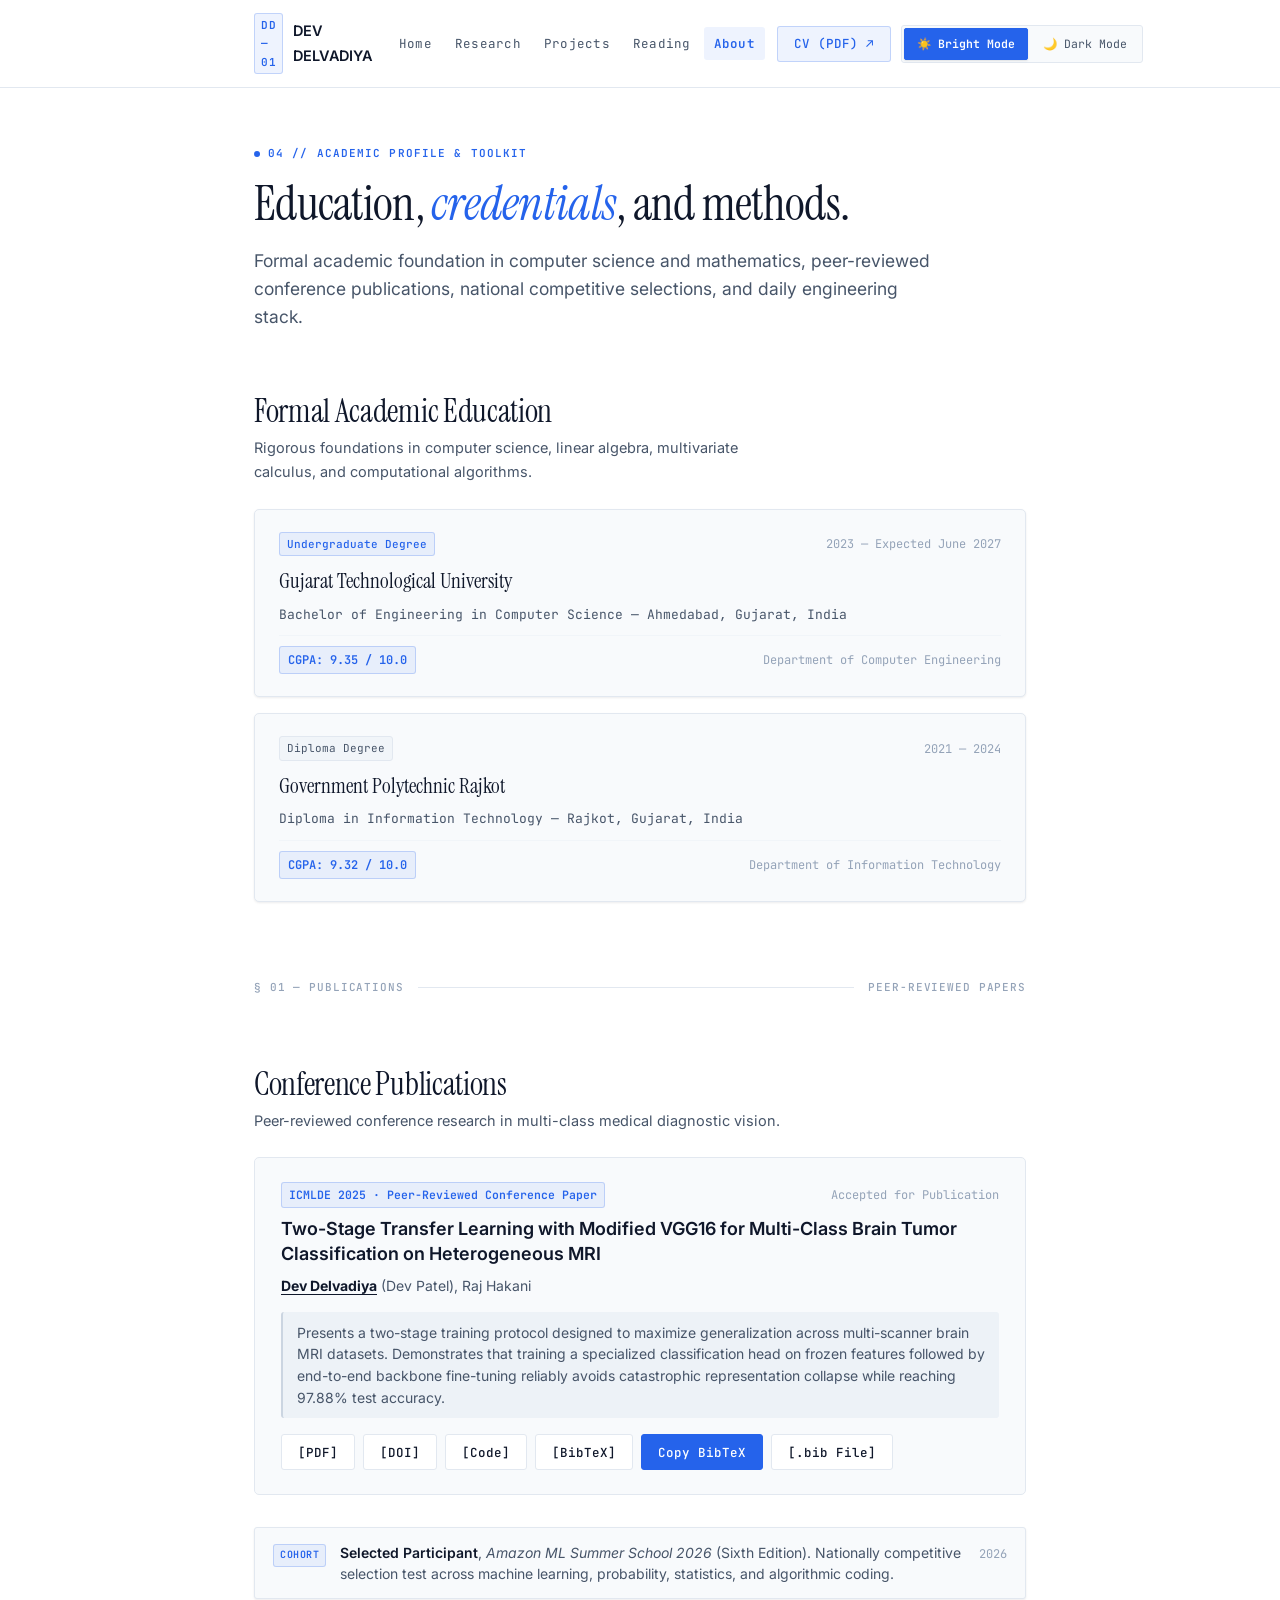
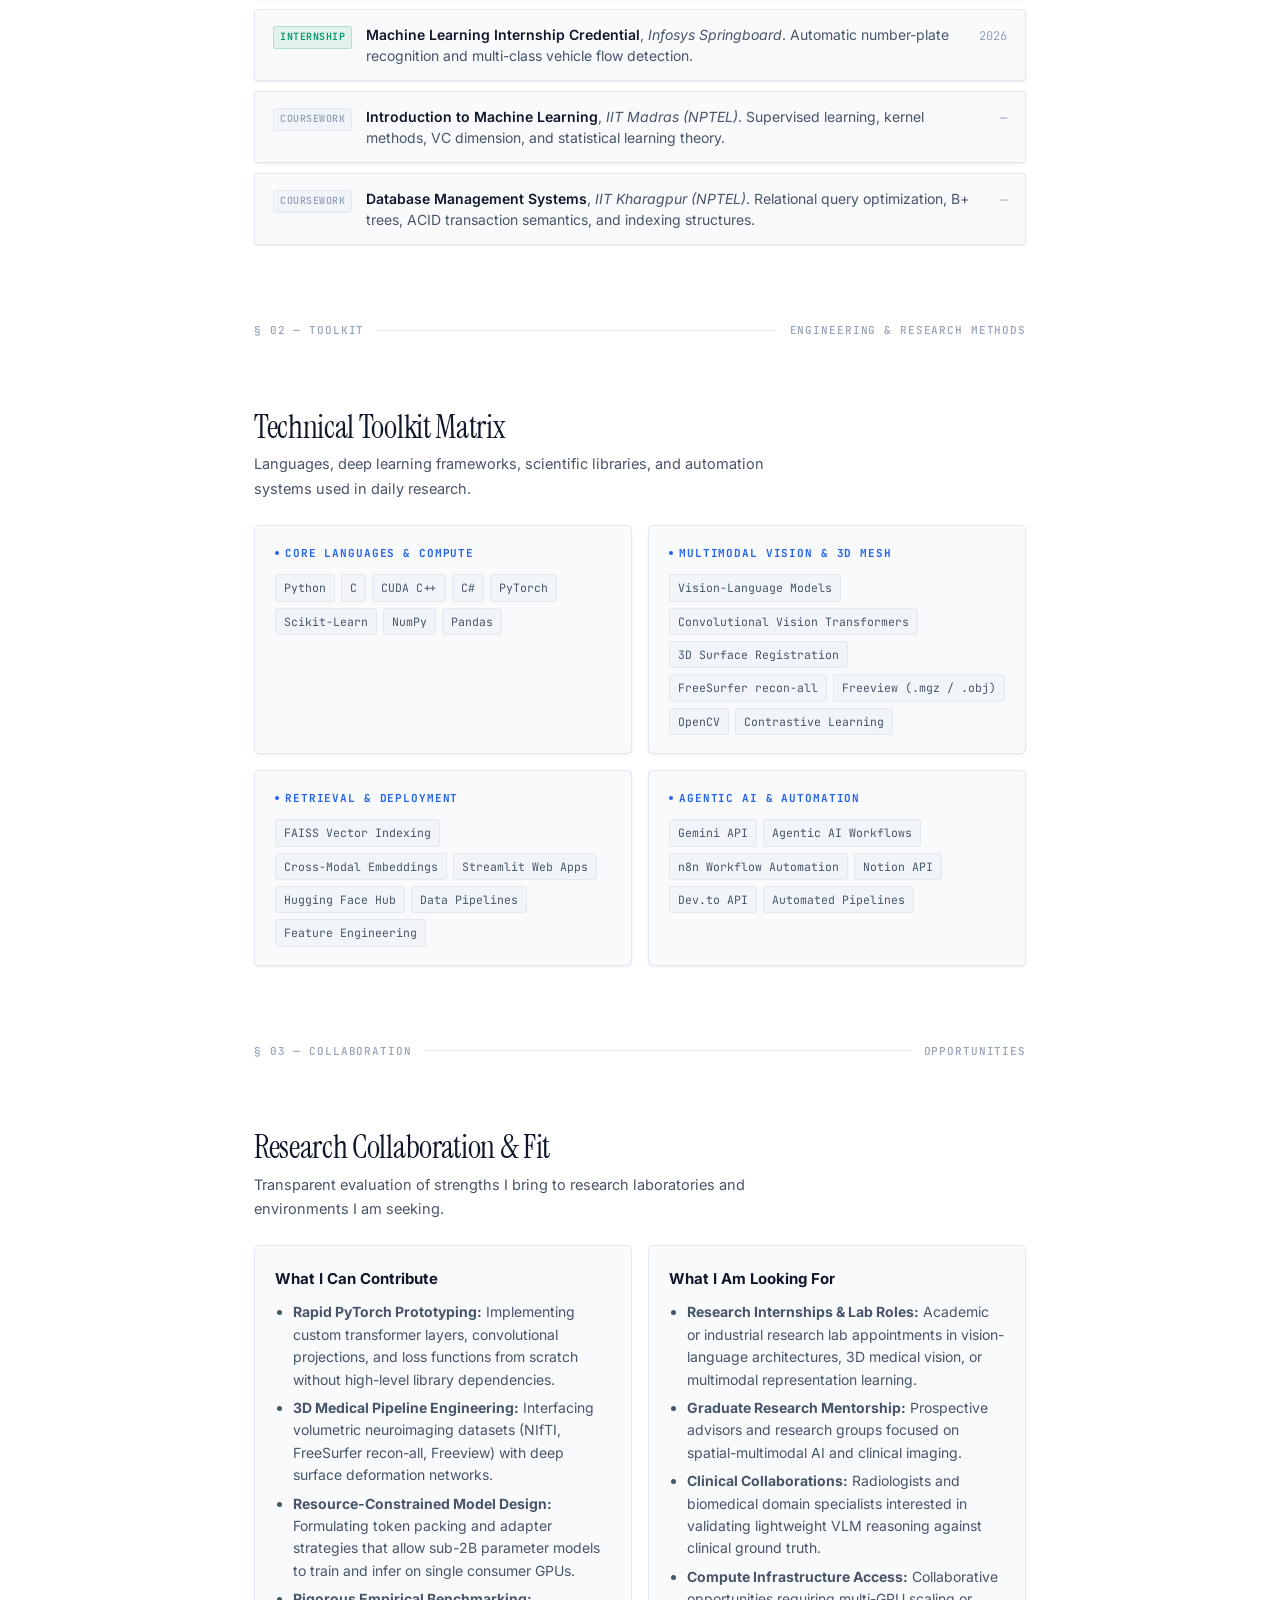
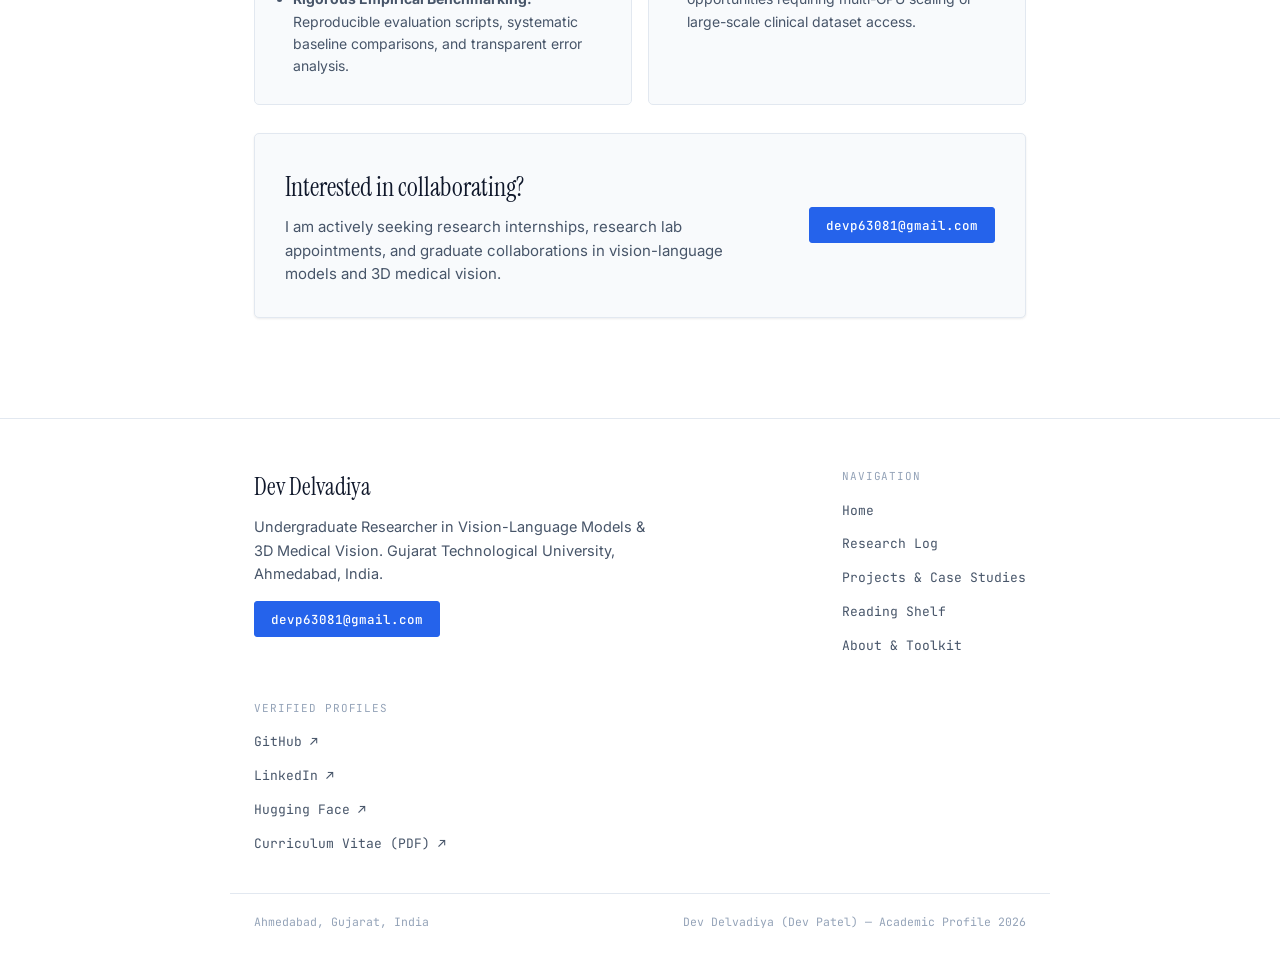
==== commit 2e72d82d: "updates on the design and layout of the website, including improvements to the navigation menu, resp" ====
--- a/about.html
+++ b/about.html
@@ -3,16 +3,18 @@
 <head>
   <meta charset="UTF-8">
   <meta name="viewport" content="width=device-width, initial-scale=1.0">
-  <title>About &amp; Toolkit — Dev Delvadiya</title>
-  <meta name="description" content="Academic credentials, peer-reviewed publications, Amazon ML Summer School selection, and technical engineering toolkit of Dev Delvadiya.">
+  <title>About &amp; Academic Toolkit — Dev Delvadiya (Dev Patel)</title>
+  <meta name="description" content="Academic profile of Dev Delvadiya (Dev Patel): B.E. Computer Science at GTU (CGPA 9.35), ICMLDE 2025 conference author, Amazon ML Summer School '26, and engineering toolkit.">
+  <meta name="keywords" content="Dev Delvadiya, Dev Patel, Academic Profile, Gujarat Technological University, ICMLDE 2025, Amazon ML Summer School, PyTorch, FreeSurfer">
   <link rel="canonical" href="https://devpatel1012.github.io/about.html">
   
-  <meta property="og:type" content="website">
-  <meta property="og:title" content="About &amp; Toolkit — Dev Delvadiya">
-  <meta property="og:description" content="Academic profile: GTU B.E. Computer Science, ICMLDE 2025 paper author, Amazon ML Summer School '26, and engineering stack.">
+  <meta property="og:type" content="profile">
+  <meta property="og:title" content="About &amp; Academic Toolkit — Dev Delvadiya">
+  <meta property="og:description" content="Academic background: GTU Computer Science (CGPA 9.35), ICMLDE 2025 author, and multimodal research toolkit.">
   <meta property="og:url" content="https://devpatel1012.github.io/about.html">
-  
-  <!-- Instant Theme Initializer (prevents theme flash on navigation) -->
+  <meta property="og:image" content="https://devpatel1012.github.io/assets/og-image.png">
+
+  <!-- Instant Theme Initializer -->
   <script>
     (function () {
       var stored = localStorage.getItem('dev_portfolio_theme');
@@ -40,7 +42,7 @@
           <a href="reading.html">Reading</a>
           <a href="about.html" class="active">About</a>
         </nav>
-        <a class="nav-action-resume" href="https://drive.google.com/file/d/1fnqYmCmQJ8C3AVjno1M2IQzjCF0plIcq/view?usp=drive_link" target="_blank" rel="noopener">Resume ↗</a>
+        <a class="nav-action-resume" href="assets/cv.pdf" target="_blank" rel="noopener">CV (PDF) ↗</a>
         <div class="theme-switch" role="group" aria-label="Theme Mode Switcher">
           <button type="button" class="theme-toggle-btn" data-theme-set="bright">☀️ Bright Mode</button>
           <button type="button" class="theme-toggle-btn" data-theme-set="dark">🌙 Dark Mode</button>
@@ -56,10 +58,10 @@
     <div class="mobile-nav-links">
       <a href="index.html"><span>Home</span> <span>→</span></a>
       <a href="research.html"><span>Research Log</span> <span>→</span></a>
-      <a href="projects.html"><span>Projects &amp; Models</span> <span>→</span></a>
+      <a href="projects.html"><span>Projects &amp; Case Studies</span> <span>→</span></a>
       <a href="reading.html"><span>The Reading Shelf</span> <span>→</span></a>
       <a href="about.html" class="active"><span>About &amp; Toolkit</span> <span>→</span></a>
-      <a href="https://drive.google.com/file/d/1fnqYmCmQJ8C3AVjno1M2IQzjCF0plIcq/view?usp=drive_link" target="_blank" rel="noopener"><span>Resume (PDF)</span> <span>↗</span></a>
+      <a href="assets/cv.pdf" target="_blank" rel="noopener"><span>Download CV (PDF)</span> <span>↗</span></a>
     </div>
     <div class="mobile-nav-footer">
       <div class="mobile-theme-row">
@@ -81,8 +83,8 @@
   <main>
     <div class="wrap page-hero">
       <div class="eyebrow">04 // ACADEMIC PROFILE &amp; TOOLKIT</div>
-      <h1>Education, <em>recognition</em>, and toolkit.</h1>
-      <p class="lede">Formal academic foundation in computer science and mathematics, peer-reviewed conference publications, national competitive selections, and active engineering toolkit.</p>
+      <h1>Education, <em>credentials</em>, and methods.</h1>
+      <p class="lede">Formal academic foundation in computer science and mathematics, peer-reviewed conference publications, national competitive selections, and daily engineering stack.</p>
     </div>
 
     <!-- Education Section -->
@@ -124,34 +126,57 @@
     </section>
 
     <div class="slice-rule">
-      <span class="idx">§ 01 — RECOGNITION</span>
+      <span class="idx">§ 01 — PUBLICATIONS</span>
       <div class="ticks"></div>
-      <span class="idx">Publications &amp; Credentials</span>
-    </div>
-
-    <!-- Publications & Recognition -->
+      <span class="idx">Peer-Reviewed Papers</span>
+    </div>
+
+    <!-- Publications Section -->
     <section>
       <div class="wrap">
         <div class="sec-head">
-          <h2>Publications &amp; Verified Credentials</h2>
-          <p class="note">Peer-reviewed conference research, competitive national training, and verified institutional credentials.</p>
-        </div>
-
-        <!-- Featured Publication Card -->
-        <article class="pub-feature-card">
-          <div class="pub-badge-top">
-            <span>● PEER-REVIEWED CONFERENCE PUBLICATION</span>
-          </div>
-          <h3>Brain Tumor Classification via a Two-Stage VGG16 Transfer Learning Strategy</h3>
-          <div class="pub-venue-line">Accepted at ICMLDE 2025 · 97.88% Multi-Class MRI Accuracy</div>
-          <p>Presents a two-stage training protocol designed to maximize generalization across multi-scanner brain MRI datasets. Demonstrates that training a specialized classification head on frozen features followed by end-to-end backbone fine-tuning reliably avoids catastrophic representation collapse while reaching 97.88% test accuracy.</p>
-          <div class="pub-feature-foot">
-            <span class="mono" style="color:var(--accent-cobalt);">ICMLDE 2025 accepted</span>
-            <a class="go mono" href="https://github.com/Devpatel1012/BrainTumorClassification-" target="_blank" rel="noopener">View Repository ↗</a>
+          <h2>Conference Publications</h2>
+          <p class="note">Peer-reviewed conference research in multi-class medical diagnostic vision.</p>
+        </div>
+
+        <article class="pub-block">
+          <div class="pub-meta-top">
+            <span class="pub-venue-badge">ICMLDE 2025 · Peer-Reviewed Conference Paper</span>
+            <span class="mono" style="font-size:12px; color:var(--text-muted);">Accepted for Publication</span>
+          </div>
+          <h3 class="pub-title">Two-Stage Transfer Learning with Modified VGG16 for Multi-Class Brain Tumor Classification on Heterogeneous MRI</h3>
+          <div class="pub-authors">
+            <strong>Dev Delvadiya</strong> (Dev Patel), Raj Hakani
+          </div>
+          <p class="pub-abstract">
+            Presents a two-stage training protocol designed to maximize generalization across multi-scanner brain MRI datasets. Demonstrates that training a specialized classification head on frozen features followed by end-to-end backbone fine-tuning reliably avoids catastrophic representation collapse while reaching 97.88% test accuracy.
+          </p>
+          <div class="pub-actions">
+            <a href="assets/cv.pdf" class="pub-btn" target="_blank" rel="noopener">[PDF]</a>
+            <a href="#" class="pub-btn" onclick="alert('DOI placeholder: Will be assigned upon IEEE/Springer proceedings indexing.'); return false;">[DOI]</a>
+            <a href="https://github.com/Devpatel1012/BrainTumorClassification-" class="pub-btn" target="_blank" rel="noopener">[Code]</a>
+            <button type="button" class="pub-btn" data-bibtex-toggle="bibtex-about-box">[BibTeX]</button>
+            <button type="button" class="pub-btn primary" data-bibtex-copy="bibtex-code-about">Copy BibTeX</button>
+            <a href="assets/delvadiya_icmlde2025.bib" class="pub-btn" download>[.bib File]</a>
+          </div>
+
+          <div id="bibtex-about-box" class="bibtex-box">
+            <div class="bibtex-head">
+              <span>delvadiya_icmlde2025.bib</span>
+              <button type="button" class="bibtex-copy-btn" data-bibtex-copy="bibtex-code-about">Copy to Clipboard</button>
+            </div>
+            <pre id="bibtex-code-about">@inproceedings{delvadiya2025braintumor,
+  title={Two-Stage Transfer Learning with Modified VGG16 for Multi-Class Brain Tumor Classification on Heterogeneous MRI},
+  author={Delvadiya, Dev and Hakani, Raj},
+  booktitle={Proceedings of the International Conference on Machine Learning and Data Engineering (ICMLDE)},
+  year={2025},
+  publisher={IEEE/Springer},
+  note={Accepted}
+}</pre>
           </div>
         </article>
 
-        <!-- Other Credentials List -->
+        <!-- Verified Credentials List -->
         <div class="pub-list">
           <div class="pub-item">
             <span class="pub-micro-tag cohort">Cohort</span>
@@ -257,9 +282,41 @@
       </div>
     </section>
 
-    <!-- Research Collaboration Banner -->
+    <div class="slice-rule">
+      <span class="idx">§ 03 — COLLABORATION</span>
+      <div class="ticks"></div>
+      <span class="idx">Opportunities</span>
+    </div>
+
+    <!-- Collaboration Section -->
     <section>
       <div class="wrap">
+        <div class="sec-head">
+          <h2>Research Collaboration &amp; Fit</h2>
+          <p class="note">Transparent evaluation of strengths I bring to research laboratories and environments I am seeking.</p>
+        </div>
+
+        <div class="collab-matrix">
+          <div class="collab-col">
+            <h4>What I Can Contribute</h4>
+            <ul>
+              <li><strong>Rapid PyTorch Prototyping:</strong> Implementing custom transformer layers, convolutional projections, and loss functions from scratch without high-level library dependencies.</li>
+              <li><strong>3D Medical Pipeline Engineering:</strong> Interfacing volumetric neuroimaging datasets (NIfTI, FreeSurfer recon-all, Freeview) with deep surface deformation networks.</li>
+              <li><strong>Resource-Constrained Model Design:</strong> Formulating token packing and adapter strategies that allow sub-2B parameter models to train and infer on single consumer GPUs.</li>
+              <li><strong>Rigorous Empirical Benchmarking:</strong> Reproducible evaluation scripts, systematic baseline comparisons, and transparent error analysis.</li>
+            </ul>
+          </div>
+          <div class="collab-col">
+            <h4>What I Am Looking For</h4>
+            <ul>
+              <li><strong>Research Internships &amp; Lab Roles:</strong> Academic or industrial research lab appointments in vision-language architectures, 3D medical vision, or multimodal representation learning.</li>
+              <li><strong>Graduate Research Mentorship:</strong> Prospective advisors and research groups focused on spatial-multimodal AI and clinical imaging.</li>
+              <li><strong>Clinical Collaborations:</strong> Radiologists and biomedical domain specialists interested in validating lightweight VLM reasoning against clinical ground truth.</li>
+              <li><strong>Compute Infrastructure Access:</strong> Collaborative opportunities requiring multi-GPU scaling or large-scale clinical dataset access.</li>
+            </ul>
+          </div>
+        </div>
+
         <div class="collab-banner">
           <div class="collab-text">
             <h3>Interested in collaborating?</h3>
@@ -286,7 +343,7 @@
         <span class="col-title">Navigation</span>
         <a href="index.html">Home</a>
         <a href="research.html">Research Log</a>
-        <a href="projects.html">Selected Projects</a>
+        <a href="projects.html">Projects &amp; Case Studies</a>
         <a href="reading.html">Reading Shelf</a>
         <a href="about.html">About &amp; Toolkit</a>
       </div>
@@ -296,13 +353,13 @@
         <a href="https://github.com/Devpatel1012" target="_blank" rel="noopener">GitHub ↗</a>
         <a href="https://www.linkedin.com/in/dev-delvadiya" target="_blank" rel="noopener">LinkedIn ↗</a>
         <a href="https://huggingface.co/devpatel1012" target="_blank" rel="noopener">Hugging Face ↗</a>
-        <a href="https://drive.google.com/file/d/1fnqYmCmQJ8C3AVjno1M2IQzjCF0plIcq/view?usp=drive_link" target="_blank" rel="noopener">Resume (PDF) ↗</a>
+        <a href="assets/cv.pdf" target="_blank" rel="noopener">Curriculum Vitae (PDF) ↗</a>
       </div>
     </div>
 
     <div class="copyright-bar">
       <span>Ahmedabad, Gujarat, India</span>
-      <span>Computational Research Journal — Updated 2026</span>
+      <span>Dev Delvadiya (Dev Patel) — Academic Profile 2026</span>
     </div>
   </footer>
 
--- a/style.css
+++ b/style.css
@@ -291,19 +291,14 @@
 }
 
 .nav-action-resume {
-  font-family: var(--font-mono);
-  font-size: 12px;
   color: var(--accent-cobalt);
   background-color: var(--accent-cobalt-dim);
   border: 1px solid var(--accent-cobalt-border);
-  padding: 5px 9px;
-  border-radius: var(--radius-sm);
-  text-decoration: none;
-  display: inline-flex;
-  align-items: center;
-  gap: 4px;
   margin-left: 6px;
-  transition: all 0.15s ease;
+  /* Override unified size for nav context */
+  padding: 6px 12px;
+  min-height: 32px;
+  font-size: 12px;
 }
 .nav-action-resume:hover {
   background-color: var(--accent-cobalt);
@@ -330,16 +325,19 @@
   border: 1px solid transparent;
   background: transparent;
   color: var(--text-secondary);
-  padding: 4px 9px;
+  padding: 6px 12px;
   border-radius: 2px;
   cursor: pointer;
   transition: all 0.15s ease;
   display: inline-flex;
   align-items: center;
+  justify-content: center;
   gap: 4px;
   white-space: nowrap;
-  min-height: 26px;
+  min-height: 32px;
+  min-width: 110px;
   line-height: 1;
+  box-sizing: border-box;
 }
 
 .theme-toggle-btn:hover:not(.active) {
@@ -363,15 +361,18 @@
   border-radius: var(--radius-sm);
   color: var(--text-primary);
   cursor: pointer;
-  padding: 5px 9px;
-  align-items: center;
+  padding: 6px 12px;
+  align-items: center;
+  justify-content: center;
   gap: 5px;
   font-family: var(--font-mono);
   font-size: 11.5px;
   font-weight: 500;
   transition: all 0.15s ease;
-  min-height: 32px;
+  min-height: 36px;
+  min-width: 110px;
   white-space: nowrap;
+  box-sizing: border-box;
 }
 
 .theme-mobile-btn:hover {
@@ -435,7 +436,9 @@
 .m-theme-btn {
   font-family: var(--font-mono);
   font-size: 12px;
-  padding: 7px 12px;
+  padding: 8px 16px;
+  min-height: 36px;
+  min-width: 120px;
   border-radius: var(--radius-sm);
   border: 1px solid var(--border);
   background-color: var(--bg-card);
@@ -444,7 +447,9 @@
   transition: all 0.15s ease;
   display: inline-flex;
   align-items: center;
+  justify-content: center;
   gap: 5px;
+  box-sizing: border-box;
 }
 .m-theme-btn:hover:not(.active) {
   background-color: var(--bg-hover);
@@ -617,20 +622,37 @@
   margin-top: 28px;
 }
 
+/* --- Unified Button System (Synchronized Sizing) --- */
+.btn-primary,
+.btn-secondary,
+.btn-mail,
+.pub-btn,
+.spotlight-link,
+.project-card .go,
+.nav-action-resume,
+.filter-btn {
+  font-family: var(--font-mono);
+  font-size: 12.5px;
+  font-weight: 500;
+  padding: 8px 16px;
+  min-height: 36px;
+  border-radius: var(--radius-sm);
+  text-decoration: none;
+  display: inline-flex;
+  align-items: center;
+  justify-content: center;
+  gap: 6px;
+  cursor: pointer;
+  transition: all 0.15s ease;
+  box-sizing: border-box;
+  line-height: 1.2;
+  white-space: nowrap;
+}
+
 .btn-primary {
-  font-family: var(--font-mono);
-  font-size: 13px;
-  font-weight: 500;
   color: #FFFFFF;
   background-color: var(--accent-cobalt);
   border: 1px solid var(--accent-cobalt);
-  padding: 8px 16px;
-  border-radius: var(--radius-sm);
-  text-decoration: none;
-  display: inline-flex;
-  align-items: center;
-  gap: 6px;
-  transition: all 0.15s ease;
 }
 .btn-primary:hover {
   background-color: var(--accent-cobalt-hover);
@@ -639,18 +661,9 @@
 }
 
 .btn-secondary {
-  font-family: var(--font-mono);
-  font-size: 13px;
   color: var(--text-primary);
   background-color: var(--bg-card);
   border: 1px solid var(--border);
-  padding: 8px 15px;
-  border-radius: var(--radius-sm);
-  text-decoration: none;
-  display: inline-flex;
-  align-items: center;
-  gap: 6px;
-  transition: all 0.15s ease;
 }
 .btn-secondary:hover {
   background-color: var(--bg-hover);
@@ -916,7 +929,15 @@
   color: var(--accent-green);
 }
 .spotlight-link {
-  font-weight: 500;
+  color: var(--accent-cobalt);
+  background-color: var(--accent-cobalt-dim);
+  border: 1px solid var(--accent-cobalt-border);
+}
+.spotlight-link:hover {
+  background-color: var(--accent-cobalt);
+  color: #FFFFFF;
+  border-color: var(--accent-cobalt);
+  border-bottom: 1px solid var(--accent-cobalt);
 }
 
 /* ==========================================================================
@@ -933,12 +954,6 @@
   background-color: var(--bg-card);
   border: 1px solid var(--border);
   color: var(--text-secondary);
-  font-family: var(--font-mono);
-  font-size: 12px;
-  padding: 5px 11px;
-  border-radius: var(--radius-sm);
-  cursor: pointer;
-  transition: all 0.15s ease;
 }
 .filter-btn:hover {
   color: var(--text-primary);
@@ -1044,6 +1059,10 @@
   font-size: 12px;
   color: var(--text-secondary);
   line-height: 1.55;
+  overflow-wrap: anywhere;
+  word-break: break-word;
+  max-width: 100%;
+  box-sizing: border-box;
 }
 .tech-schema-box .schema-label {
   display: block;
@@ -1091,9 +1110,15 @@
   border-top: 1px solid var(--border-subtle);
 }
 .project-card .go {
-  font-family: var(--font-mono);
-  font-size: 12.5px;
-  font-weight: 500;
+  color: var(--accent-cobalt);
+  background-color: var(--accent-cobalt-dim);
+  border: 1px solid var(--accent-cobalt-border);
+}
+.project-card .go:hover {
+  background-color: var(--accent-cobalt);
+  color: #FFFFFF;
+  border-color: var(--accent-cobalt);
+  border-bottom: 1px solid var(--accent-cobalt);
 }
 .project-impact {
   font-family: var(--font-mono);
@@ -1720,18 +1745,9 @@
   line-height: 1.6;
 }
 .btn-mail {
-  font-family: var(--font-mono);
-  font-size: 13px;
   color: #FFFFFF;
   background-color: var(--accent-cobalt);
   border: 1px solid var(--accent-cobalt);
-  padding: 8px 14px;
-  border-radius: var(--radius-sm);
-  display: inline-flex;
-  align-items: center;
-  gap: 6px;
-  text-decoration: none;
-  transition: all 0.15s ease;
 }
 .btn-mail:hover {
   background-color: var(--accent-cobalt-hover);
@@ -1797,9 +1813,567 @@
 }
 
 /* ==========================================================================
-   RESPONSIVE MEDIA QUERIES
+   ACADEMIC RESEARCH PORTFOLIO ENHANCEMENTS
    ========================================================================== */
 
+/* Research Statement & Structured Interests */
+.statement-box {
+  background-color: var(--bg-card);
+  border: 1px solid var(--border);
+  border-left: 3px solid var(--accent-cobalt);
+  border-radius: var(--radius-sm);
+  padding: 18px 20px;
+  margin: 24px 0 20px;
+}
+.statement-quote {
+  font-family: var(--font-serif);
+  font-size: 19px;
+  line-height: 1.45;
+  color: var(--text-primary);
+  font-style: italic;
+  margin-bottom: 12px;
+}
+.interest-tags-wrap {
+  display: flex;
+  flex-wrap: wrap;
+  gap: 6px;
+  align-items: center;
+}
+.interest-label {
+  font-family: var(--font-mono);
+  font-size: 11px;
+  text-transform: uppercase;
+  letter-spacing: 0.05em;
+  color: var(--text-muted);
+  margin-right: 4px;
+}
+.interest-chip {
+  font-family: var(--font-mono);
+  font-size: 11.5px;
+  padding: 3px 8px;
+  border-radius: var(--radius-sm);
+  background-color: var(--bg-elevated);
+  border: 1px solid var(--border);
+  color: var(--text-secondary);
+}
+
+/* Compact News Timeline */
+.news-timeline-card {
+  background-color: var(--bg-card);
+  border: 1px solid var(--border);
+  border-radius: var(--radius-md);
+  padding: 22px 24px;
+  margin: 32px 0 40px;
+}
+.news-head-row {
+  display: flex;
+  align-items: center;
+  justify-content: space-between;
+  margin-bottom: 16px;
+  padding-bottom: 12px;
+  border-bottom: 1px solid var(--border-subtle);
+}
+.news-head-row h3 {
+  margin: 0;
+  font-size: 16px;
+  font-weight: 600;
+  letter-spacing: -0.01em;
+}
+.news-stream {
+  list-style: none;
+  padding: 0;
+  margin: 0;
+  display: flex;
+  flex-direction: column;
+  gap: 12px;
+}
+.news-item {
+  display: grid;
+  grid-template-columns: 100px 95px 1fr;
+  align-items: baseline;
+  gap: 12px;
+  font-size: 14px;
+  line-height: 1.5;
+}
+.news-date {
+  font-family: var(--font-mono);
+  font-size: 12px;
+  color: var(--text-muted);
+}
+.news-badge {
+  font-family: var(--font-mono);
+  font-size: 10.5px;
+  padding: 2px 6px;
+  border-radius: 2px;
+  text-align: center;
+  text-transform: uppercase;
+  letter-spacing: 0.04em;
+  font-weight: 600;
+  background-color: var(--bg-elevated);
+  border: 1px solid var(--border);
+  color: var(--text-secondary);
+}
+.news-badge.publication {
+  background-color: var(--accent-cobalt-dim);
+  border-color: var(--accent-cobalt-border);
+  color: var(--accent-cobalt);
+}
+.news-badge.appointment {
+  background-color: var(--accent-green-dim);
+  border-color: var(--accent-green-border);
+  color: var(--accent-green);
+}
+.news-badge.honor {
+  background-color: rgba(234, 179, 8, 0.12);
+  border-color: rgba(234, 179, 8, 0.25);
+  color: #B45309;
+}
+[data-theme="dark"] .news-badge.honor {
+  color: #FBBF24;
+}
+.news-text {
+  color: var(--text-primary);
+}
+.news-text a {
+  font-weight: 500;
+}
+
+/* Publications Block */
+.pub-block {
+  background-color: var(--bg-card);
+  border: 1px solid var(--border);
+  border-radius: var(--radius-md);
+  padding: 24px 26px;
+  margin: 20px 0 32px;
+  transition: border-color 0.15s ease;
+}
+.pub-block:hover {
+  border-color: var(--accent-cobalt-border);
+}
+.pub-meta-top {
+  display: flex;
+  align-items: center;
+  justify-content: space-between;
+  flex-wrap: wrap;
+  gap: 8px;
+  margin-bottom: 8px;
+}
+.pub-venue-badge {
+  font-family: var(--font-mono);
+  font-size: 11.5px;
+  font-weight: 600;
+  color: var(--accent-cobalt);
+  background-color: var(--accent-cobalt-dim);
+  border: 1px solid var(--accent-cobalt-border);
+  padding: 2px 7px;
+  border-radius: var(--radius-sm);
+}
+.pub-title {
+  font-size: 18px;
+  font-weight: 600;
+  line-height: 1.4;
+  margin: 0 0 8px;
+  color: var(--text-primary);
+}
+.pub-authors {
+  font-size: 14px;
+  color: var(--text-secondary);
+  margin-bottom: 10px;
+}
+.pub-authors strong {
+  color: var(--text-primary);
+  text-decoration: underline;
+  text-underline-offset: 3px;
+}
+.pub-abstract {
+  font-size: 14px;
+  line-height: 1.55;
+  color: var(--text-secondary);
+  margin-bottom: 16px;
+  background-color: var(--bg-elevated);
+  padding: 10px 14px;
+  border-radius: var(--radius-sm);
+  border-left: 2px solid var(--border-strong);
+}
+.pub-actions {
+  display: flex;
+  flex-wrap: wrap;
+  align-items: center;
+  gap: 8px;
+}
+.pub-btn {
+  border: 1px solid var(--border);
+  background-color: var(--bg);
+  color: var(--text-primary);
+}
+.pub-btn:hover {
+  background-color: var(--accent-cobalt-dim);
+  border-color: var(--accent-cobalt-border);
+  color: var(--accent-cobalt);
+}
+.pub-btn.primary {
+  background-color: var(--accent-cobalt);
+  border-color: var(--accent-cobalt);
+  color: #FFFFFF;
+}
+.pub-btn.primary:hover {
+  background-color: var(--accent-cobalt-hover);
+  color: #FFFFFF;
+}
+
+/* BibTeX Drawer / Box */
+.bibtex-box {
+  display: none;
+  margin-top: 14px;
+  background-color: var(--bg-elevated);
+  border: 1px solid var(--border);
+  border-radius: var(--radius-sm);
+  padding: 14px;
+}
+.bibtex-box.open {
+  display: block;
+}
+.bibtex-box pre {
+  margin: 0;
+  font-family: var(--font-mono);
+  font-size: 11.5px;
+  line-height: 1.45;
+  color: var(--text-primary);
+  white-space: pre-wrap;
+  word-break: break-all;
+}
+.bibtex-head {
+  display: flex;
+  justify-content: space-between;
+  align-items: center;
+  margin-bottom: 8px;
+}
+.bibtex-head span {
+  font-family: var(--font-mono);
+  font-size: 11px;
+  color: var(--text-muted);
+}
+.bibtex-copy-btn {
+  font-family: var(--font-mono);
+  font-size: 11.5px;
+  padding: 6px 12px;
+  min-height: 32px;
+  background: var(--bg);
+  border: 1px solid var(--border);
+  border-radius: var(--radius-sm);
+  color: var(--text-secondary);
+  cursor: pointer;
+  display: inline-flex;
+  align-items: center;
+  justify-content: center;
+  transition: all 0.15s ease;
+}
+.bibtex-copy-btn:hover {
+  color: var(--accent-cobalt);
+  border-color: var(--accent-cobalt);
+}
+
+/* Reproducibility Badge Row */
+.repro-badge-row {
+  display: flex;
+  flex-wrap: wrap;
+  gap: 6px;
+  margin: 12px 0 16px;
+  padding: 8px 12px;
+  background-color: var(--bg-elevated);
+  border-radius: var(--radius-sm);
+  border: 1px solid var(--border-subtle);
+  max-width: 100%;
+  box-sizing: border-box;
+}
+.repro-badge {
+  font-family: var(--font-mono);
+  font-size: 11.5px;
+  color: var(--text-secondary);
+  display: inline-flex;
+  flex-wrap: wrap;
+  align-items: center;
+  gap: 5px;
+  max-width: 100%;
+  overflow-wrap: anywhere;
+  word-break: break-word;
+}
+.repro-badge::before {
+  content: "✓";
+  color: var(--accent-green);
+  font-weight: 700;
+  flex-shrink: 0;
+}
+.repro-badge strong {
+  color: var(--text-primary);
+  font-weight: 500;
+}
+.repro-badge a {
+  word-break: break-all;
+  overflow-wrap: anywhere;
+}
+
+/* Scientific Limitations Callout */
+.limitations-note {
+  margin: 14px 0 16px;
+  padding: 10px 14px;
+  border-radius: var(--radius-sm);
+  background-color: rgba(234, 179, 8, 0.08);
+  border: 1px solid rgba(234, 179, 8, 0.22);
+  font-size: 13.5px;
+  line-height: 1.5;
+  color: var(--text-primary);
+  max-width: 100%;
+  box-sizing: border-box;
+  overflow-wrap: anywhere;
+}
+.limitations-note .note-title {
+  font-family: var(--font-mono);
+  font-size: 11px;
+  font-weight: 600;
+  text-transform: uppercase;
+  letter-spacing: 0.04em;
+  color: #B45309;
+  display: block;
+  margin-bottom: 3px;
+}
+[data-theme="dark"] .limitations-note .note-title {
+  color: #FBBF24;
+}
+
+/* Academic Results Table (Booktabs Style) */
+.academic-table-wrap {
+  width: 100%;
+  max-width: 100%;
+  overflow-x: auto;
+  -webkit-overflow-scrolling: touch;
+  margin: 18px 0 22px;
+  border-radius: var(--radius-sm);
+  box-sizing: border-box;
+}
+.academic-table {
+  width: 100%;
+  border-collapse: collapse;
+  font-size: 13px;
+  text-align: left;
+}
+.academic-table th {
+  font-family: var(--font-mono);
+  font-size: 11px;
+  text-transform: uppercase;
+  letter-spacing: 0.04em;
+  color: var(--text-secondary);
+  padding: 8px 12px;
+  border-top: 2px solid var(--text-primary);
+  border-bottom: 1px solid var(--text-primary);
+  background-color: var(--bg-card);
+}
+.academic-table td {
+  padding: 9px 12px;
+  border-bottom: 1px solid var(--border-subtle);
+  color: var(--text-primary);
+}
+.academic-table tr:last-child td {
+  border-bottom: 2px solid var(--text-primary);
+}
+.academic-table tr.highlight-ours {
+  background-color: var(--accent-cobalt-dim);
+  font-weight: 600;
+}
+.academic-table tr.highlight-ours td {
+  color: var(--accent-cobalt);
+}
+
+/* [TODO] Pill */
+.todo-pill {
+  font-family: var(--font-mono);
+  font-size: 11px;
+  padding: 2px 6px;
+  border-radius: 3px;
+  background-color: rgba(234, 179, 8, 0.16);
+  border: 1px dashed rgba(234, 179, 8, 0.4);
+  color: #B45309;
+  display: inline-block;
+  overflow-wrap: anywhere;
+}
+[data-theme="dark"] .todo-pill {
+  color: #FBBF24;
+}
+
+/* Figure Slots with Academic Captions */
+.figure-slot {
+  margin: 20px 0 24px;
+  border: 1px solid var(--border);
+  border-radius: var(--radius-sm);
+  background-color: var(--bg-card);
+  overflow: hidden;
+  max-width: 100%;
+  box-sizing: border-box;
+}
+.figure-canvas-box {
+  padding: 24px 20px;
+  display: flex;
+  align-items: center;
+  justify-content: center;
+  background-color: var(--bg-elevated);
+  border-bottom: 1px solid var(--border);
+  min-height: 160px;
+  max-width: 100%;
+  box-sizing: border-box;
+  overflow: hidden;
+}
+.figure-canvas-box svg {
+  max-width: 100%;
+  height: auto;
+}
+.figure-caption {
+  padding: 12px 16px;
+  font-size: 13px;
+  line-height: 1.55;
+  color: var(--text-secondary);
+}
+.figure-caption strong {
+  font-family: var(--font-mono);
+  color: var(--text-primary);
+}
+
+/* Code Terminal for Reproducibility Commands */
+.reproduce-terminal {
+  background-color: #0F172A;
+  color: #F8FAFC;
+  border-radius: var(--radius-sm);
+  padding: 14px 16px;
+  font-family: var(--font-mono);
+  font-size: 12px;
+  line-height: 1.6;
+  overflow-x: auto;
+  position: relative;
+  margin: 14px 0 18px;
+  max-width: 100%;
+  box-sizing: border-box;
+}
+.reproduce-terminal code {
+  display: block;
+  white-space: pre-wrap;
+  word-break: break-all;
+  overflow-wrap: anywhere;
+}
+[data-theme="dark"] .reproduce-terminal {
+  background-color: #0B0D0C;
+  border: 1px solid var(--border);
+}
+[data-theme="bright"] .reproduce-terminal {
+  background-color: #0F172A;
+}
+.reproduce-terminal .copy-cmd-btn {
+  position: absolute;
+  top: 10px;
+  right: 10px;
+  font-family: var(--font-mono);
+  font-size: 11px;
+  padding: 3px 8px;
+  border-radius: 2px;
+  background: rgba(255, 255, 255, 0.15);
+  color: #FFFFFF;
+  border: none;
+  cursor: pointer;
+}
+.reproduce-terminal .copy-cmd-btn:hover {
+  background: rgba(255, 255, 255, 0.3);
+}
+
+/* Collaboration Matrix */
+.collab-matrix {
+  display: grid;
+  grid-template-columns: 1fr 1fr;
+  gap: 16px;
+  margin: 20px 0 28px;
+}
+.collab-col {
+  background-color: var(--bg-card);
+  border: 1px solid var(--border);
+  border-radius: var(--radius-md);
+  padding: 20px;
+}
+.collab-col h4 {
+  margin: 0 0 10px;
+  font-size: 15px;
+  color: var(--text-primary);
+  display: flex;
+  align-items: center;
+  gap: 8px;
+}
+.collab-col ul {
+  margin: 0;
+  padding-left: 18px;
+  font-size: 14px;
+  color: var(--text-secondary);
+  line-height: 1.6;
+}
+.collab-col li {
+  margin-bottom: 6px;
+}
+
+/* Toast Feedback */
+.toast-feedback {
+  position: fixed;
+  bottom: 24px;
+  right: 24px;
+  background-color: var(--text-primary);
+  color: var(--bg);
+  padding: 10px 18px;
+  border-radius: var(--radius-sm);
+  font-family: var(--font-mono);
+  font-size: 12px;
+  box-shadow: var(--shadow-md);
+  z-index: 1000;
+  opacity: 0;
+  transform: translateY(10px);
+  pointer-events: none;
+  transition: opacity 0.25s ease, transform 0.25s ease;
+}
+.toast-feedback.show {
+  opacity: 1;
+  transform: translateY(0);
+}
+
+/* Case Study Deep Dive Page Structure */
+.case-study-hero {
+  padding: 44px 0 24px;
+  border-bottom: 1px solid var(--border);
+  margin-bottom: 32px;
+}
+.case-study-hero h1 {
+  font-size: 32px;
+  margin: 12px 0 10px;
+  line-height: 1.25;
+}
+.case-study-lede {
+  font-size: 17px;
+  color: var(--text-secondary);
+  line-height: 1.6;
+  max-width: 720px;
+}
+.paper-section {
+  margin-bottom: 36px;
+}
+.paper-section h2 {
+  font-size: 20px;
+  margin-bottom: 12px;
+  border-bottom: 1px solid var(--border-subtle);
+  padding-bottom: 6px;
+}
+.paper-section p {
+  font-size: 15px;
+  line-height: 1.7;
+  color: var(--text-secondary);
+  margin-bottom: 12px;
+}
+.paper-section p strong {
+  color: var(--text-primary);
+}
+
+/* Responsive Overrides */
 @media (max-width: 860px) {
   .links {
     display: none;
@@ -1881,6 +2455,28 @@
   .collab-banner {
     padding: 24px 20px;
   }
+
+  .news-item {
+    grid-template-columns: 80px 1fr;
+    gap: 6px;
+  }
+  .news-badge {
+    grid-column: 2;
+    justify-self: start;
+    margin-bottom: 2px;
+  }
+  .news-text {
+    grid-column: 1 / -1;
+  }
+  .collab-matrix {
+    grid-template-columns: 1fr;
+  }
+  .academic-table {
+    font-size: 11.5px;
+  }
+  .academic-table th, .academic-table td {
+    padding: 6px 8px;
+  }
 }
 
 @media (max-width: 480px) {
@@ -1906,3 +2502,408 @@
     margin-top: 4px;
   }
 }
+
+/* ==========================================================================
+   COMPREHENSIVE THEME PROPAGATION (DARK / BRIGHT)
+   Ensures every element respects the chosen theme across all pages.
+   ========================================================================== */
+
+/* --- Bright Mode Explicit Overrides --- */
+[data-theme="bright"] body {
+  background-color: #FFFFFF;
+  color: #0F172A;
+}
+[data-theme="bright"] .nav {
+  background-color: rgba(255, 255, 255, 0.92);
+  border-bottom-color: #E2E8F0;
+}
+[data-theme="bright"] .mobile-nav-drawer {
+  background-color: #FFFFFF;
+}
+[data-theme="bright"] footer.site-footer {
+  background-color: #FFFFFF;
+  border-top-color: #E2E8F0;
+}
+[data-theme="bright"] .spotlight-card,
+[data-theme="bright"] .project-card,
+[data-theme="bright"] .research-entry-card,
+[data-theme="bright"] .news-timeline-card,
+[data-theme="bright"] .pub-block,
+[data-theme="bright"] .collab-col,
+[data-theme="bright"] .collab-banner,
+[data-theme="bright"] .cred-item,
+[data-theme="bright"] .philosophy-card,
+[data-theme="bright"] .edu-card,
+[data-theme="bright"] .stack-box,
+[data-theme="bright"] .art-card,
+[data-theme="bright"] .figure-slot,
+[data-theme="bright"] .statement-box,
+[data-theme="bright"] .pub-feature-card {
+  background-color: #F8FAFC;
+  border-color: #E2E8F0;
+}
+[data-theme="bright"] .academic-table th {
+  background-color: #F8FAFC;
+  border-top-color: #0F172A;
+  border-bottom-color: #0F172A;
+  color: #475569;
+}
+[data-theme="bright"] .academic-table td {
+  border-bottom-color: #F1F5F9;
+  color: #0F172A;
+}
+[data-theme="bright"] .academic-table tr.highlight-ours {
+  background-color: rgba(37, 99, 235, 0.08);
+}
+[data-theme="bright"] .academic-table tr.highlight-ours td {
+  color: #2563EB;
+}
+[data-theme="bright"] .limitations-note {
+  background-color: rgba(234, 179, 8, 0.08);
+  border-color: rgba(234, 179, 8, 0.22);
+  color: #0F172A;
+}
+[data-theme="bright"] .limitations-note .note-title {
+  color: #B45309;
+}
+[data-theme="bright"] .todo-pill {
+  background-color: rgba(234, 179, 8, 0.16);
+  border-color: rgba(234, 179, 8, 0.4);
+  color: #B45309;
+}
+[data-theme="bright"] .news-badge.honor {
+  color: #B45309;
+}
+[data-theme="bright"] .tech-schema-box {
+  background-color: #F1F5F9;
+  border-color: #F1F5F9;
+}
+[data-theme="bright"] .figure-canvas-box {
+  background-color: #EDF2F7;
+}
+[data-theme="bright"] .pub-abstract {
+  background-color: #EDF2F7;
+  border-left-color: #CBD5E1;
+}
+[data-theme="bright"] .repro-badge-row {
+  background-color: #EDF2F7;
+  border-color: #F1F5F9;
+}
+[data-theme="bright"] .interest-chip {
+  background-color: #EDF2F7;
+  border-color: #E2E8F0;
+  color: #475569;
+}
+[data-theme="bright"] .toast-feedback {
+  background-color: #0F172A;
+  color: #FFFFFF;
+}
+[data-theme="bright"] .bibtex-box {
+  background-color: #EDF2F7;
+  border-color: #E2E8F0;
+}
+[data-theme="bright"] .copyright-bar {
+  border-top-color: #E2E8F0;
+  color: #94A3B8;
+}
+[data-theme="bright"] ::selection {
+  background-color: rgba(37, 99, 235, 0.08);
+  color: #0F172A;
+}
+
+/* --- Dark Mode Explicit Overrides --- */
+[data-theme="dark"] body {
+  background-color: #141615;
+  color: #EDEBE6;
+}
+[data-theme="dark"] .nav {
+  background-color: rgba(20, 22, 21, 0.88);
+  border-bottom-color: #292D2B;
+}
+[data-theme="dark"] .mobile-nav-drawer {
+  background-color: #141615;
+}
+[data-theme="dark"] footer.site-footer {
+  background-color: #141615;
+  border-top-color: #292D2B;
+}
+[data-theme="dark"] .spotlight-card,
+[data-theme="dark"] .project-card,
+[data-theme="dark"] .research-entry-card,
+[data-theme="dark"] .news-timeline-card,
+[data-theme="dark"] .pub-block,
+[data-theme="dark"] .collab-col,
+[data-theme="dark"] .collab-banner,
+[data-theme="dark"] .cred-item,
+[data-theme="dark"] .philosophy-card,
+[data-theme="dark"] .edu-card,
+[data-theme="dark"] .stack-box,
+[data-theme="dark"] .art-card,
+[data-theme="dark"] .figure-slot,
+[data-theme="dark"] .statement-box,
+[data-theme="dark"] .pub-feature-card {
+  background-color: #1A1D1C;
+  border-color: #292D2B;
+}
+[data-theme="dark"] .spotlight-card:hover,
+[data-theme="dark"] .project-card:hover,
+[data-theme="dark"] .research-entry-card:hover {
+  border-color: #3A403C;
+}
+[data-theme="dark"] .academic-table th {
+  background-color: #1A1D1C;
+  border-top-color: #EDEBE6;
+  border-bottom-color: #EDEBE6;
+  color: #9FA4A0;
+}
+[data-theme="dark"] .academic-table td {
+  border-bottom-color: #212523;
+  color: #EDEBE6;
+}
+[data-theme="dark"] .academic-table tr:last-child td {
+  border-bottom-color: #EDEBE6;
+}
+[data-theme="dark"] .academic-table tr.highlight-ours {
+  background-color: rgba(99, 133, 255, 0.12);
+}
+[data-theme="dark"] .academic-table tr.highlight-ours td {
+  color: #6385FF;
+}
+[data-theme="dark"] .limitations-note {
+  background-color: rgba(234, 179, 8, 0.08);
+  border-color: rgba(234, 179, 8, 0.22);
+  color: #EDEBE6;
+}
+[data-theme="dark"] .tech-schema-box {
+  background-color: #1F2321;
+  border-color: #212523;
+  color: #9FA4A0;
+}
+[data-theme="dark"] .figure-canvas-box {
+  background-color: #242826;
+}
+[data-theme="dark"] .pub-abstract {
+  background-color: #242826;
+  border-left-color: #3A403C;
+  color: #9FA4A0;
+}
+[data-theme="dark"] .repro-badge-row {
+  background-color: #242826;
+  border-color: #212523;
+}
+[data-theme="dark"] .interest-chip {
+  background-color: #242826;
+  border-color: #292D2B;
+  color: #9FA4A0;
+}
+[data-theme="dark"] .toast-feedback {
+  background-color: #EDEBE6;
+  color: #141615;
+}
+[data-theme="dark"] .bibtex-box {
+  background-color: #242826;
+  border-color: #292D2B;
+}
+[data-theme="dark"] .copyright-bar {
+  border-top-color: #292D2B;
+  color: #6C726D;
+}
+[data-theme="dark"] .cred-strip {
+  border-color: #292D2B;
+}
+[data-theme="dark"] .cred-item {
+  border-right-color: #292D2B;
+}
+[data-theme="dark"] .mobile-nav-links a {
+  background-color: #1A1D1C;
+  border-color: #212523;
+  color: #EDEBE6;
+}
+[data-theme="dark"] .mobile-nav-links a.active {
+  border-color: rgba(99, 133, 255, 0.28);
+  background-color: rgba(99, 133, 255, 0.12);
+  color: #6385FF;
+}
+[data-theme="dark"] .m-theme-btn {
+  background-color: #1A1D1C;
+  border-color: #292D2B;
+  color: #9FA4A0;
+}
+[data-theme="dark"] .m-theme-btn:hover:not(.active) {
+  background-color: #252A27;
+  color: #EDEBE6;
+}
+[data-theme="dark"] .theme-toggle-btn {
+  color: #9FA4A0;
+}
+[data-theme="dark"] .theme-toggle-btn:hover:not(.active) {
+  color: #EDEBE6;
+  background-color: #252A27;
+}
+[data-theme="dark"] .theme-switch {
+  background-color: #1A1D1C;
+  border-color: #292D2B;
+}
+[data-theme="dark"] .theme-mobile-btn {
+  background-color: #1A1D1C;
+  border-color: #292D2B;
+  color: #EDEBE6;
+}
+[data-theme="dark"] .theme-mobile-btn:hover {
+  background-color: #252A27;
+  border-color: #3A403C;
+}
+[data-theme="dark"] a {
+  color: #6385FF;
+  border-bottom-color: rgba(99, 133, 255, 0.28);
+}
+[data-theme="dark"] a:hover {
+  color: #7E9CFF;
+  border-bottom-color: #6385FF;
+}
+[data-theme="dark"] ::selection {
+  background-color: rgba(99, 133, 255, 0.12);
+  color: #EDEBE6;
+}
+[data-theme="dark"] .nav-name {
+  color: #EDEBE6;
+}
+[data-theme="dark"] .nav-tag {
+  color: #6385FF;
+  background-color: rgba(99, 133, 255, 0.12);
+  border-color: rgba(99, 133, 255, 0.28);
+}
+[data-theme="dark"] .pub-btn {
+  background-color: #141615;
+  border-color: #292D2B;
+  color: #EDEBE6;
+}
+[data-theme="dark"] .pub-btn:hover {
+  background-color: rgba(99, 133, 255, 0.12);
+  border-color: rgba(99, 133, 255, 0.28);
+  color: #6385FF;
+}
+[data-theme="dark"] .btn-secondary {
+  background-color: #1A1D1C;
+  border-color: #292D2B;
+  color: #EDEBE6;
+}
+[data-theme="dark"] .btn-secondary:hover {
+  background-color: #252A27;
+  border-color: #3A403C;
+  border-bottom-color: #3A403C;
+}
+[data-theme="dark"] .spotlight-link {
+  color: #6385FF;
+  background-color: rgba(99, 133, 255, 0.12);
+  border-color: rgba(99, 133, 255, 0.28);
+}
+[data-theme="dark"] .spotlight-link:hover {
+  background-color: #6385FF;
+  color: #FFFFFF;
+  border-color: #6385FF;
+  border-bottom-color: #6385FF;
+}
+[data-theme="dark"] .project-card .go {
+  color: #6385FF;
+  background-color: rgba(99, 133, 255, 0.12);
+  border-color: rgba(99, 133, 255, 0.28);
+}
+[data-theme="dark"] .project-card .go:hover {
+  background-color: #6385FF;
+  color: #FFFFFF;
+  border-color: #6385FF;
+  border-bottom-color: #6385FF;
+}
+[data-theme="dark"] .filter-btn {
+  background-color: #1A1D1C;
+  border-color: #292D2B;
+  color: #9FA4A0;
+}
+[data-theme="dark"] .filter-btn:hover {
+  color: #EDEBE6;
+  background-color: #252A27;
+  border-color: #3A403C;
+}
+[data-theme="dark"] .filter-btn.active {
+  background-color: #6385FF;
+  color: #FFFFFF;
+  border-color: #6385FF;
+}
+[data-theme="dark"] .book-row:hover {
+  background-color: #252A27;
+}
+[data-theme="dark"] .news-badge {
+  background-color: #242826;
+  border-color: #292D2B;
+  color: #9FA4A0;
+}
+[data-theme="dark"] .news-badge.publication {
+  background-color: rgba(99, 133, 255, 0.12);
+  border-color: rgba(99, 133, 255, 0.28);
+  color: #6385FF;
+}
+[data-theme="dark"] .news-badge.appointment {
+  background-color: rgba(103, 158, 126, 0.12);
+  border-color: rgba(103, 158, 126, 0.28);
+  color: #679E7E;
+}
+[data-theme="dark"] .news-badge.research {
+  background-color: #242826;
+  border-color: #292D2B;
+  color: #9FA4A0;
+}
+[data-theme="dark"] .slice-rule .ticks {
+  background-color: #292D2B;
+}
+[data-theme="dark"] .mobile-toggle {
+  border-color: #292D2B;
+  color: #EDEBE6;
+}
+[data-theme="dark"] .mobile-toggle:hover {
+  background-color: #252A27;
+}
+
+/* Bright Mode: explicit link colors in specific containers */
+[data-theme="bright"] .links a {
+  color: #475569;
+}
+[data-theme="bright"] .links a:hover {
+  color: #0F172A;
+  background-color: #E2E8F0;
+}
+[data-theme="bright"] .links a.active {
+  color: #2563EB;
+  background-color: rgba(37, 99, 235, 0.08);
+}
+
+/* Dark Mode: explicit link colors in specific containers */
+[data-theme="dark"] .links a {
+  color: #9FA4A0;
+}
+[data-theme="dark"] .links a:hover {
+  color: #EDEBE6;
+  background-color: #252A27;
+}
+[data-theme="dark"] .links a.active {
+  color: #6385FF;
+  background-color: rgba(99, 133, 255, 0.12);
+}
+
+/* Footer links theme-aware */
+[data-theme="dark"] .foot-col-links a {
+  color: #9FA4A0;
+  border-bottom-color: transparent;
+}
+[data-theme="dark"] .foot-col-links a:hover {
+  color: #6385FF;
+  border-bottom-color: #6385FF;
+}
+[data-theme="bright"] .foot-col-links a {
+  color: #475569;
+  border-bottom-color: transparent;
+}
+[data-theme="bright"] .foot-col-links a:hover {
+  color: #2563EB;
+  border-bottom-color: #2563EB;
+}
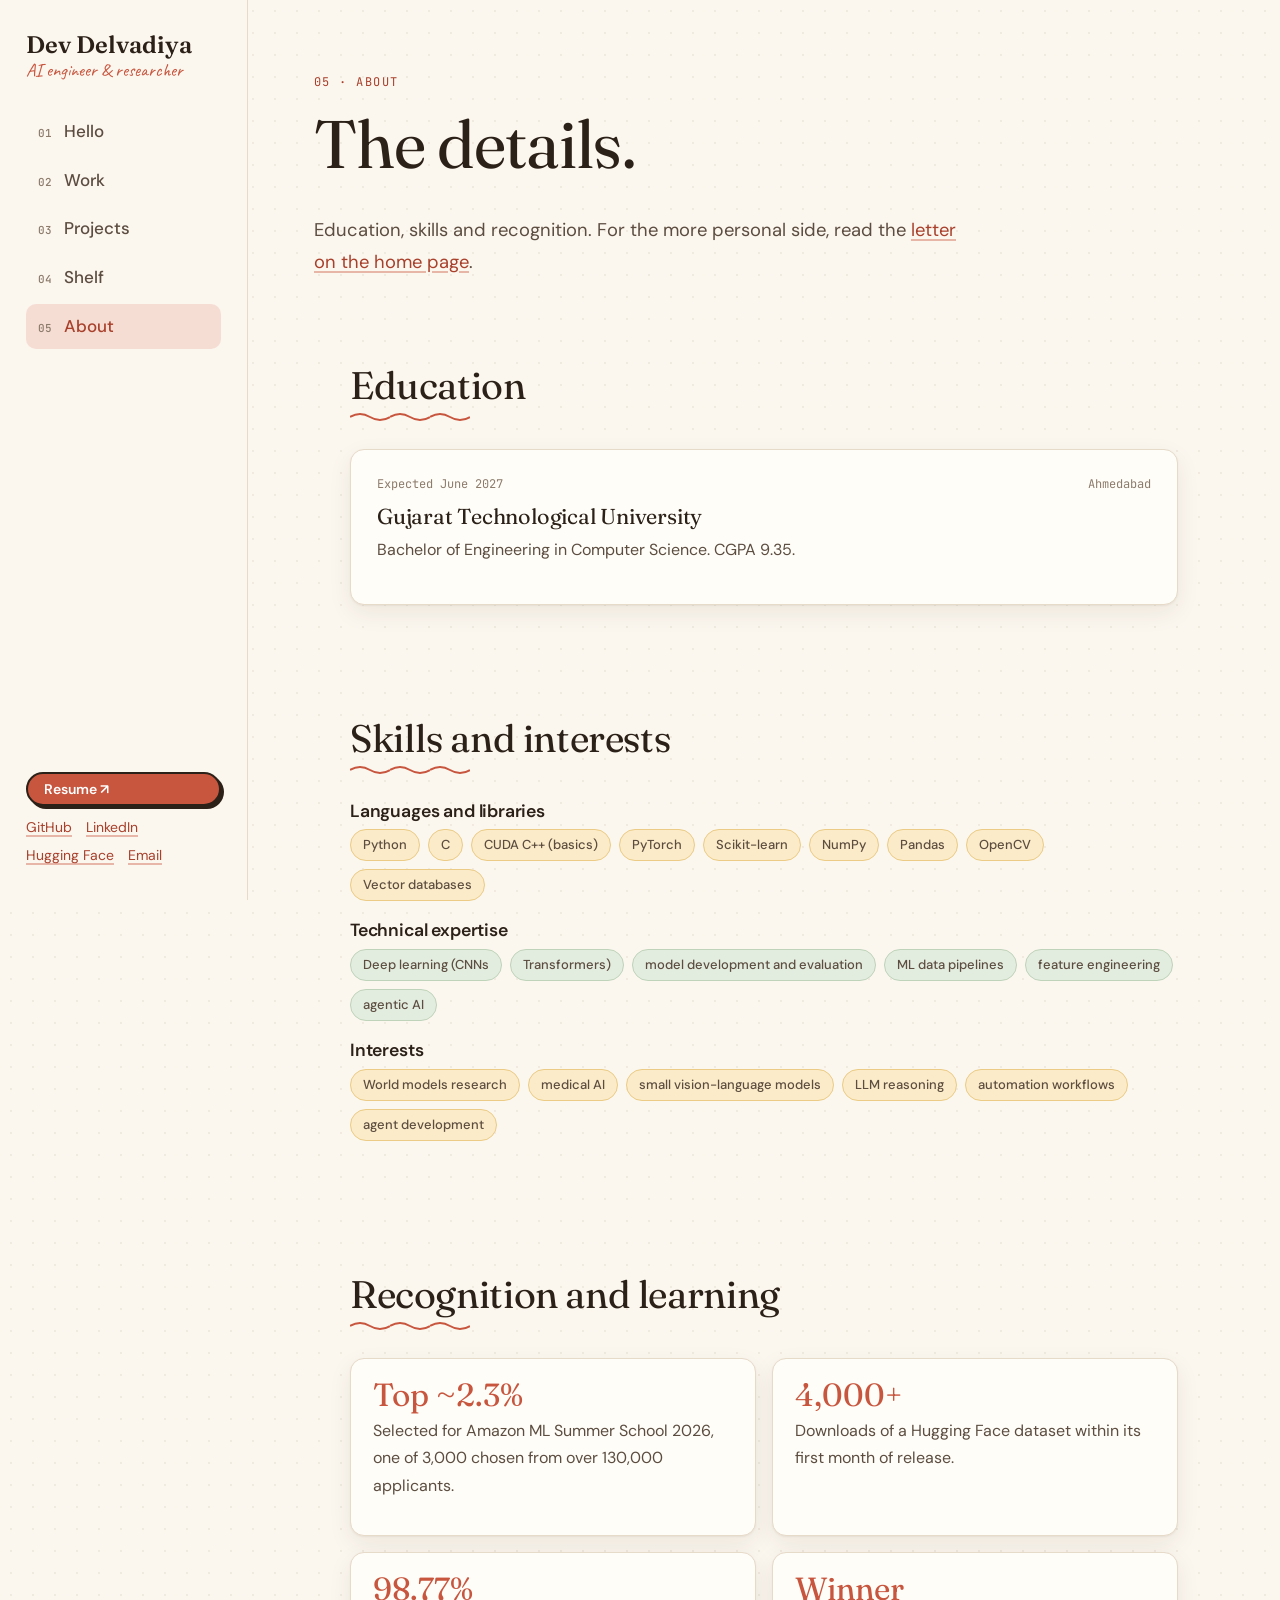
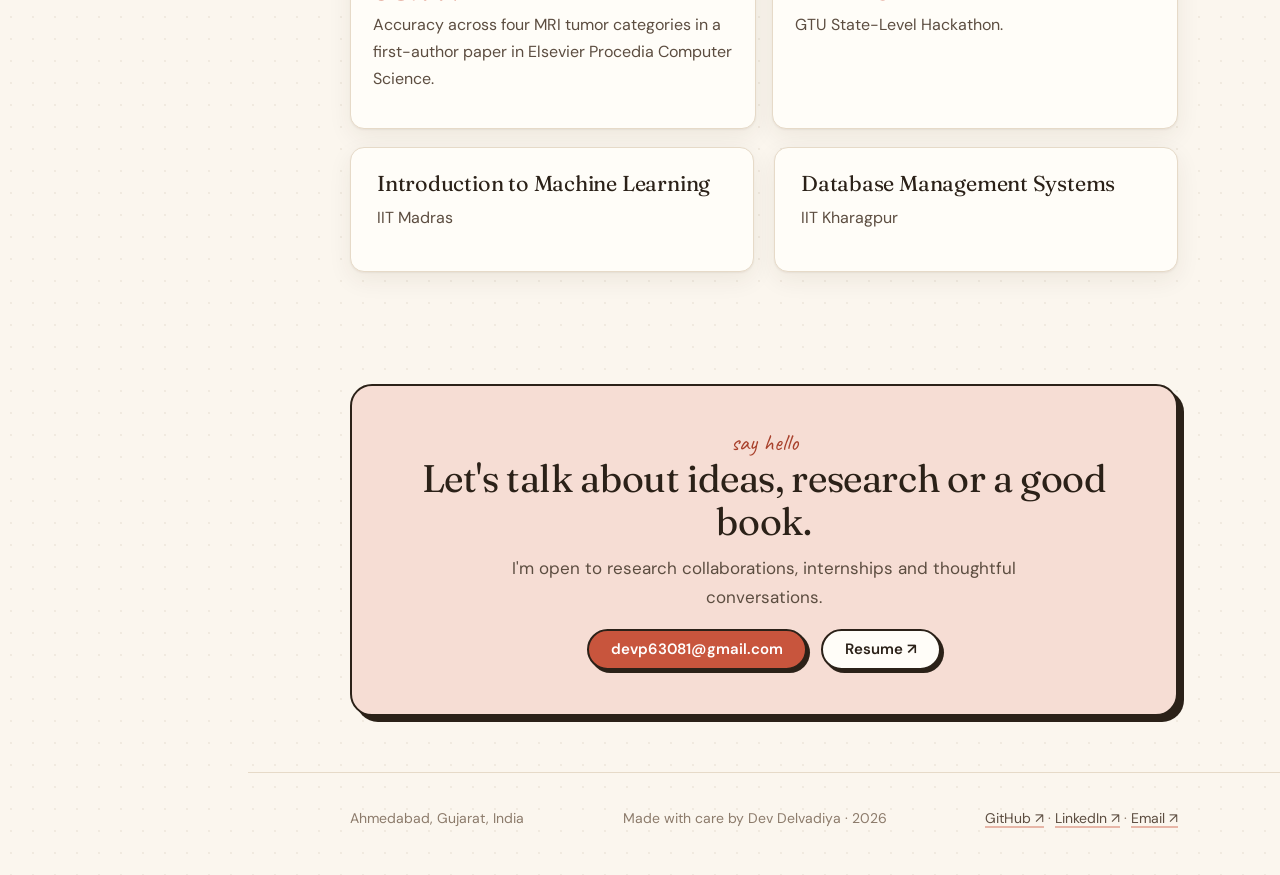
==== commit 1cea6a0c: "Update portfolio with new design and structure" ====
--- a/about.html
+++ b/about.html
@@ -3,366 +3,65 @@
 <head>
   <meta charset="UTF-8">
   <meta name="viewport" content="width=device-width, initial-scale=1.0">
-  <title>About &amp; Academic Toolkit — Dev Delvadiya (Dev Patel)</title>
-  <meta name="description" content="Academic profile of Dev Delvadiya (Dev Patel): B.E. Computer Science at GTU (CGPA 9.35), ICMLDE 2025 conference author, Amazon ML Summer School '26, and engineering toolkit.">
-  <meta name="keywords" content="Dev Delvadiya, Dev Patel, Academic Profile, Gujarat Technological University, ICMLDE 2025, Amazon ML Summer School, PyTorch, FreeSurfer">
+  <title>About | Dev Delvadiya</title>
+  <meta name="description" content="Education, skills and recognition of Dev Delvadiya, an AI engineer and researcher at Gujarat Technological University.">
   <link rel="canonical" href="https://devpatel1012.github.io/about.html">
-  
-  <meta property="og:type" content="profile">
-  <meta property="og:title" content="About &amp; Academic Toolkit — Dev Delvadiya">
-  <meta property="og:description" content="Academic background: GTU Computer Science (CGPA 9.35), ICMLDE 2025 author, and multimodal research toolkit.">
+  <meta property="og:type" content="website">
+  <meta property="og:title" content="About | Dev Delvadiya">
+  <meta property="og:description" content="Education, skills and recognition of Dev Delvadiya, an AI engineer and researcher at Gujarat Technological University.">
   <meta property="og:url" content="https://devpatel1012.github.io/about.html">
   <meta property="og:image" content="https://devpatel1012.github.io/assets/og-image.png">
-
-  <!-- Instant Theme Initializer -->
   <script>
-    (function () {
-      var stored = localStorage.getItem('dev_portfolio_theme');
-      var theme = (stored === 'dark' || stored === 'bright') ? stored : (window.matchMedia && window.matchMedia('(prefers-color-scheme: dark)').matches ? 'dark' : 'bright');
-      document.documentElement.setAttribute('data-theme', theme);
-    })();
+    (function () { try { localStorage.removeItem('dev_portfolio_theme'); } catch (e) {} document.documentElement.setAttribute('data-theme', 'bright'); })();
   </script>
   <link rel="stylesheet" href="style.css">
 </head>
 <body>
 
-  <!-- Sticky Global Navigation -->
-  <header class="nav">
-    <div class="nav-inner">
-      <a href="index.html" class="nav-brand">
-        <span class="nav-tag">DD—01</span>
-        <span class="nav-name">DEV DELVADIYA</span>
-      </a>
+  <aside class="rail" aria-label="Primary">
+    <a href="index.html" class="brand"><b>Dev Delvadiya</b><span>AI engineer &amp; researcher</span></a>
+    <nav aria-label="Primary Navigation"><a href="index.html"><i>01</i>Hello</a><a href="research.html"><i>02</i>Work</a><a href="projects.html"><i>03</i>Projects</a><a href="reading.html"><i>04</i>Shelf</a><a href="about.html" class="active"><i>05</i>About</a></nav>
+    <div class="rail-foot">
+      <a class="btn sm primary" href="https://drive.google.com/file/d/1fnqYmCmQJ8C3AVjno1M2IQzjCF0plIcq/view?usp=drive_link" target="_blank" rel="noopener">Resume ↗</a>
+      <div class="links"><a href="https://github.com/Devpatel1012" target="_blank" rel="noopener">GitHub</a><a href="https://www.linkedin.com/in/dev-delvadiya" target="_blank" rel="noopener">LinkedIn</a><a href="https://huggingface.co/devpatel1012" target="_blank" rel="noopener">Hugging Face</a><a href="mailto:devp63081@gmail.com">Email</a></div>
+    </div>
+  </aside>
+  <header class="topbar">
+    <a href="index.html" class="brand"><b>Dev Delvadiya</b></a>
+    <button class="mobile-toggle" type="button" aria-label="Toggle navigation menu" aria-expanded="false">☰</button>
+  </header>
+  <div class="mobile-nav-drawer" role="dialog" aria-modal="true" aria-label="Mobile Navigation">
+    <div class="mobile-nav-links"><a href="index.html"><span>Hello</span><span>→</span></a><a href="research.html"><span>Work</span><span>→</span></a><a href="projects.html"><span>Projects</span><span>→</span></a><a href="reading.html"><span>Shelf</span><span>→</span></a><a href="about.html" class="active"><span>About</span><span>→</span></a><a href="https://drive.google.com/file/d/1fnqYmCmQJ8C3AVjno1M2IQzjCF0plIcq/view?usp=drive_link" target="_blank" rel="noopener"><span>Resume</span><span>↗</span></a></div>
+    <div class="mobile-nav-footer"><a href="https://github.com/Devpatel1012" target="_blank" rel="noopener">GitHub ↗</a><a href="https://www.linkedin.com/in/dev-delvadiya" target="_blank" rel="noopener">LinkedIn ↗</a><a href="https://huggingface.co/devpatel1012" target="_blank" rel="noopener">Hugging Face ↗</a><a href="mailto:devp63081@gmail.com">Email ↗</a></div>
+  </div>
+  <div class="page">
+  <main>
 
-      <div class="nav-right">
-        <nav class="links" aria-label="Primary Navigation">
-          <a href="index.html">Home</a>
-          <a href="research.html">Research</a>
-          <a href="projects.html">Projects</a>
-          <a href="reading.html">Reading</a>
-          <a href="about.html" class="active">About</a>
-        </nav>
-        <a class="nav-action-resume" href="assets/cv.pdf" target="_blank" rel="noopener">CV (PDF) ↗</a>
-        <div class="theme-switch" role="group" aria-label="Theme Mode Switcher">
-          <button type="button" class="theme-toggle-btn" data-theme-set="bright">☀️ Bright Mode</button>
-          <button type="button" class="theme-toggle-btn" data-theme-set="dark">🌙 Dark Mode</button>
-        </div>
-        <button type="button" class="theme-mobile-btn" data-theme-toggle aria-label="Switch theme mode"><span class="theme-icon">🌙</span> <span class="theme-label">Dark Mode</span></button>
-        <button class="mobile-toggle" type="button" aria-label="Toggle navigation menu" aria-expanded="false">☰</button>
-      </div>
-    </div>
-  </header>
-
-  <!-- Mobile Drawer Overlay -->
-  <div class="mobile-nav-drawer" role="dialog" aria-label="Mobile Navigation">
-    <div class="mobile-nav-links">
-      <a href="index.html"><span>Home</span> <span>→</span></a>
-      <a href="research.html"><span>Research Log</span> <span>→</span></a>
-      <a href="projects.html"><span>Projects &amp; Case Studies</span> <span>→</span></a>
-      <a href="reading.html"><span>The Reading Shelf</span> <span>→</span></a>
-      <a href="about.html" class="active"><span>About &amp; Toolkit</span> <span>→</span></a>
-      <a href="assets/cv.pdf" target="_blank" rel="noopener"><span>Download CV (PDF)</span> <span>↗</span></a>
-    </div>
-    <div class="mobile-nav-footer">
-      <div class="mobile-theme-row">
-        <span class="mono" style="font-size:12px; color:var(--text-muted);">Theme:</span>
-        <div class="mobile-theme-buttons">
-          <button class="m-theme-btn" type="button" data-theme-set="bright">☀️ Bright Mode</button>
-          <button class="m-theme-btn" type="button" data-theme-set="dark">🌙 Dark Mode</button>
-        </div>
-      </div>
-      <div class="mobile-nav-social">
-        <a href="https://github.com/Devpatel1012" target="_blank" rel="noopener">GitHub ↗</a>
-        <a href="https://www.linkedin.com/in/dev-delvadiya" target="_blank" rel="noopener">LinkedIn ↗</a>
-        <a href="https://huggingface.co/devpatel1012" target="_blank" rel="noopener">Hugging Face ↗</a>
-        <a href="mailto:devp63081@gmail.com">Email ↗</a>
-      </div>
-    </div>
+<div class="wrap page-hero"><div class="eyebrow">05 · About</div><h1>The details.</h1>
+<p class="lede">Education, skills and recognition. For the more personal side, read the <a href="index.html#letter">letter on the home page</a>.</p></div>
+<section><div class="wrap">
+  <div class="sec-head"><div><h2>Education</h2><div class="squiggle"></div></div></div>
+  <div class="card"><div class="meta"><span>Expected June 2027</span><span>Ahmedabad</span></div><h3>Gujarat Technological University</h3><p>Bachelor of Engineering in Computer Science. CGPA 9.35.</p></div>
+</div></section>
+<section><div class="wrap"><div class="sec-head"><div><h2>Skills and interests</h2><div class="squiggle"></div></div></div><div class="skill-group"><h3>Languages and libraries</h3><div class="chips"><span class="chip">Python</span><span class="chip">C</span><span class="chip">CUDA C++ (basics)</span><span class="chip">PyTorch</span><span class="chip">Scikit-learn</span><span class="chip">NumPy</span><span class="chip">Pandas</span><span class="chip">OpenCV</span><span class="chip">Vector databases</span></div></div><div class="skill-group"><h3>Technical expertise</h3><div class="chips"><span class="chip sage">Deep learning (CNNs</span><span class="chip sage">Transformers)</span><span class="chip sage">model development and evaluation</span><span class="chip sage">ML data pipelines</span><span class="chip sage">feature engineering</span><span class="chip sage">agentic AI</span></div></div><div class="skill-group"><h3>Interests</h3><div class="chips"><span class="chip">World models research</span><span class="chip">medical AI</span><span class="chip">small vision-language models</span><span class="chip">LLM reasoning</span><span class="chip">automation workflows</span><span class="chip">agent development</span></div></div></div></section>
+<section><div class="wrap"><div class="sec-head"><div><h2>Recognition and learning</h2><div class="squiggle"></div></div></div><div class="cred"><div class="card"><div class="big">Top ~2.3%</div><p>Selected for Amazon ML Summer School 2026, one of 3,000 chosen from over 130,000 applicants.</p></div><div class="card"><div class="big">4,000+</div><p>Downloads of a Hugging Face dataset within its first month of release.</p></div><div class="card"><div class="big">98.77%</div><p>Accuracy across four MRI tumor categories in a first-author paper in Elsevier Procedia Computer Science.</p></div><div class="card"><div class="big">Winner</div><p>GTU State-Level Hackathon.</p></div></div>
+  <div class="grid-2" style="margin-top:18px"><div class="card"><h3>Introduction to Machine Learning</h3><p>IIT Madras</p></div><div class="card"><h3>Database Management Systems</h3><p>IIT Kharagpur</p></div></div>
+</div></section>
+<section><div class="wrap"><div class="contact">
+  <div class="note">say hello</div>
+  <h2>Let's talk about ideas, research or a good book.</h2>
+  <p>I'm open to research collaborations, internships and thoughtful conversations.</p>
+  <div class="btn-row"><a class="btn primary" href="mailto:devp63081@gmail.com">devp63081@gmail.com</a><a class="btn" href="https://drive.google.com/file/d/1fnqYmCmQJ8C3AVjno1M2IQzjCF0plIcq/view?usp=drive_link" target="_blank" rel="noopener">Resume ↗</a></div>
+</div></div></section>
+  </main>
   </div>
-
-  <main>
-    <div class="wrap page-hero">
-      <div class="eyebrow">04 // ACADEMIC PROFILE &amp; TOOLKIT</div>
-      <h1>Education, <em>credentials</em>, and methods.</h1>
-      <p class="lede">Formal academic foundation in computer science and mathematics, peer-reviewed conference publications, national competitive selections, and daily engineering stack.</p>
-    </div>
-
-    <!-- Education Section -->
-    <section>
-      <div class="wrap">
-        <div class="sec-head">
-          <h2>Formal Academic Education</h2>
-          <p class="note">Rigorous foundations in computer science, linear algebra, multivariate calculus, and computational algorithms.</p>
-        </div>
-
-        <div class="edu-grid">
-          <div class="edu-card">
-            <div class="edu-badge-row">
-              <span class="chip cobalt">Undergraduate Degree</span>
-              <span class="mono" style="font-size:12px; color:var(--text-muted);">2023 — Expected June 2027</span>
-            </div>
-            <h3>Gujarat Technological University</h3>
-            <div class="edu-degree">Bachelor of Engineering in Computer Science — Ahmedabad, Gujarat, India</div>
-            <div class="edu-foot">
-              <span class="gpa-pill">CGPA: 9.35 / 10.0</span>
-              <span class="mono" style="color:var(--text-muted);">Department of Computer Engineering</span>
-            </div>
-          </div>
-
-          <div class="edu-card">
-            <div class="edu-badge-row">
-              <span class="chip">Diploma Degree</span>
-              <span class="mono" style="font-size:12px; color:var(--text-muted);">2021 — 2024</span>
-            </div>
-            <h3>Government Polytechnic Rajkot</h3>
-            <div class="edu-degree">Diploma in Information Technology — Rajkot, Gujarat, India</div>
-            <div class="edu-foot">
-              <span class="gpa-pill">CGPA: 9.32 / 10.0</span>
-              <span class="mono" style="color:var(--text-muted);">Department of Information Technology</span>
-            </div>
-          </div>
-        </div>
-      </div>
-    </section>
-
-    <div class="slice-rule">
-      <span class="idx">§ 01 — PUBLICATIONS</span>
-      <div class="ticks"></div>
-      <span class="idx">Peer-Reviewed Papers</span>
-    </div>
-
-    <!-- Publications Section -->
-    <section>
-      <div class="wrap">
-        <div class="sec-head">
-          <h2>Conference Publications</h2>
-          <p class="note">Peer-reviewed conference research in multi-class medical diagnostic vision.</p>
-        </div>
-
-        <article class="pub-block">
-          <div class="pub-meta-top">
-            <span class="pub-venue-badge">ICMLDE 2025 · Peer-Reviewed Conference Paper</span>
-            <span class="mono" style="font-size:12px; color:var(--text-muted);">Accepted for Publication</span>
-          </div>
-          <h3 class="pub-title">Two-Stage Transfer Learning with Modified VGG16 for Multi-Class Brain Tumor Classification on Heterogeneous MRI</h3>
-          <div class="pub-authors">
-            <strong>Dev Delvadiya</strong> (Dev Patel), Raj Hakani
-          </div>
-          <p class="pub-abstract">
-            Presents a two-stage training protocol designed to maximize generalization across multi-scanner brain MRI datasets. Demonstrates that training a specialized classification head on frozen features followed by end-to-end backbone fine-tuning reliably avoids catastrophic representation collapse while reaching 97.88% test accuracy.
-          </p>
-          <div class="pub-actions">
-            <a href="assets/cv.pdf" class="pub-btn" target="_blank" rel="noopener">[PDF]</a>
-            <a href="#" class="pub-btn" onclick="alert('DOI placeholder: Will be assigned upon IEEE/Springer proceedings indexing.'); return false;">[DOI]</a>
-            <a href="https://github.com/Devpatel1012/BrainTumorClassification-" class="pub-btn" target="_blank" rel="noopener">[Code]</a>
-            <button type="button" class="pub-btn" data-bibtex-toggle="bibtex-about-box">[BibTeX]</button>
-            <button type="button" class="pub-btn primary" data-bibtex-copy="bibtex-code-about">Copy BibTeX</button>
-            <a href="assets/delvadiya_icmlde2025.bib" class="pub-btn" download>[.bib File]</a>
-          </div>
-
-          <div id="bibtex-about-box" class="bibtex-box">
-            <div class="bibtex-head">
-              <span>delvadiya_icmlde2025.bib</span>
-              <button type="button" class="bibtex-copy-btn" data-bibtex-copy="bibtex-code-about">Copy to Clipboard</button>
-            </div>
-            <pre id="bibtex-code-about">@inproceedings{delvadiya2025braintumor,
-  title={Two-Stage Transfer Learning with Modified VGG16 for Multi-Class Brain Tumor Classification on Heterogeneous MRI},
-  author={Delvadiya, Dev and Hakani, Raj},
-  booktitle={Proceedings of the International Conference on Machine Learning and Data Engineering (ICMLDE)},
-  year={2025},
-  publisher={IEEE/Springer},
-  note={Accepted}
-}</pre>
-          </div>
-        </article>
-
-        <!-- Verified Credentials List -->
-        <div class="pub-list">
-          <div class="pub-item">
-            <span class="pub-micro-tag cohort">Cohort</span>
-            <div class="pub-item-text">
-              <b>Selected Participant</b>, <i>Amazon ML Summer School 2026</i> (Sixth Edition). Nationally competitive selection test across machine learning, probability, statistics, and algorithmic coding.
-            </div>
-            <span class="pub-item-year">2026</span>
-          </div>
-
-          <div class="pub-item">
-            <span class="pub-micro-tag cert">Internship</span>
-            <div class="pub-item-text">
-              <b>Machine Learning Internship Credential</b>, <i>Infosys Springboard</i>. Automatic number-plate recognition and multi-class vehicle flow detection.
-            </div>
-            <span class="pub-item-year">2026</span>
-          </div>
-
-          <div class="pub-item">
-            <span class="pub-micro-tag course">Coursework</span>
-            <div class="pub-item-text">
-              <b>Introduction to Machine Learning</b>, <i>IIT Madras (NPTEL)</i>. Supervised learning, kernel methods, VC dimension, and statistical learning theory.
-            </div>
-            <span class="pub-item-year">—</span>
-          </div>
-
-          <div class="pub-item">
-            <span class="pub-micro-tag course">Coursework</span>
-            <div class="pub-item-text">
-              <b>Database Management Systems</b>, <i>IIT Kharagpur (NPTEL)</i>. Relational query optimization, B+ trees, ACID transaction semantics, and indexing structures.
-            </div>
-            <span class="pub-item-year">—</span>
-          </div>
-        </div>
-      </div>
-    </section>
-
-    <div class="slice-rule">
-      <span class="idx">§ 02 — TOOLKIT</span>
-      <div class="ticks"></div>
-      <span class="idx">Engineering &amp; Research Methods</span>
-    </div>
-
-    <!-- Technical Toolkit -->
-    <section>
-      <div class="wrap">
-        <div class="sec-head">
-          <h2>Technical Toolkit Matrix</h2>
-          <p class="note">Languages, deep learning frameworks, scientific libraries, and automation systems used in daily research.</p>
-        </div>
-
-        <div class="stack-matrix">
-          <div class="stack-box">
-            <h4>Core Languages &amp; Compute</h4>
-            <div class="stack-tags">
-              <span>Python</span>
-              <span>C</span>
-              <span>CUDA C++</span>
-              <span>C#</span>
-              <span>PyTorch</span>
-              <span>Scikit-Learn</span>
-              <span>NumPy</span>
-              <span>Pandas</span>
-            </div>
-          </div>
-
-          <div class="stack-box">
-            <h4>Multimodal Vision &amp; 3D Mesh</h4>
-            <div class="stack-tags">
-              <span>Vision-Language Models</span>
-              <span>Convolutional Vision Transformers</span>
-              <span>3D Surface Registration</span>
-              <span>FreeSurfer recon-all</span>
-              <span>Freeview (.mgz / .obj)</span>
-              <span>OpenCV</span>
-              <span>Contrastive Learning</span>
-            </div>
-          </div>
-
-          <div class="stack-box">
-            <h4>Retrieval &amp; Deployment</h4>
-            <div class="stack-tags">
-              <span>FAISS Vector Indexing</span>
-              <span>Cross-Modal Embeddings</span>
-              <span>Streamlit Web Apps</span>
-              <span>Hugging Face Hub</span>
-              <span>Data Pipelines</span>
-              <span>Feature Engineering</span>
-            </div>
-          </div>
-
-          <div class="stack-box">
-            <h4>Agentic AI &amp; Automation</h4>
-            <div class="stack-tags">
-              <span>Gemini API</span>
-              <span>Agentic AI Workflows</span>
-              <span>n8n Workflow Automation</span>
-              <span>Notion API</span>
-              <span>Dev.to API</span>
-              <span>Automated Pipelines</span>
-            </div>
-          </div>
-        </div>
-      </div>
-    </section>
-
-    <div class="slice-rule">
-      <span class="idx">§ 03 — COLLABORATION</span>
-      <div class="ticks"></div>
-      <span class="idx">Opportunities</span>
-    </div>
-
-    <!-- Collaboration Section -->
-    <section>
-      <div class="wrap">
-        <div class="sec-head">
-          <h2>Research Collaboration &amp; Fit</h2>
-          <p class="note">Transparent evaluation of strengths I bring to research laboratories and environments I am seeking.</p>
-        </div>
-
-        <div class="collab-matrix">
-          <div class="collab-col">
-            <h4>What I Can Contribute</h4>
-            <ul>
-              <li><strong>Rapid PyTorch Prototyping:</strong> Implementing custom transformer layers, convolutional projections, and loss functions from scratch without high-level library dependencies.</li>
-              <li><strong>3D Medical Pipeline Engineering:</strong> Interfacing volumetric neuroimaging datasets (NIfTI, FreeSurfer recon-all, Freeview) with deep surface deformation networks.</li>
-              <li><strong>Resource-Constrained Model Design:</strong> Formulating token packing and adapter strategies that allow sub-2B parameter models to train and infer on single consumer GPUs.</li>
-              <li><strong>Rigorous Empirical Benchmarking:</strong> Reproducible evaluation scripts, systematic baseline comparisons, and transparent error analysis.</li>
-            </ul>
-          </div>
-          <div class="collab-col">
-            <h4>What I Am Looking For</h4>
-            <ul>
-              <li><strong>Research Internships &amp; Lab Roles:</strong> Academic or industrial research lab appointments in vision-language architectures, 3D medical vision, or multimodal representation learning.</li>
-              <li><strong>Graduate Research Mentorship:</strong> Prospective advisors and research groups focused on spatial-multimodal AI and clinical imaging.</li>
-              <li><strong>Clinical Collaborations:</strong> Radiologists and biomedical domain specialists interested in validating lightweight VLM reasoning against clinical ground truth.</li>
-              <li><strong>Compute Infrastructure Access:</strong> Collaborative opportunities requiring multi-GPU scaling or large-scale clinical dataset access.</li>
-            </ul>
-          </div>
-        </div>
-
-        <div class="collab-banner">
-          <div class="collab-text">
-            <h3>Interested in collaborating?</h3>
-            <p>I am actively seeking research internships, research lab appointments, and graduate collaborations in vision-language models and 3D medical vision.</p>
-          </div>
-          <div>
-            <a class="btn-mail" href="mailto:devp63081@gmail.com">devp63081@gmail.com</a>
-          </div>
-        </div>
-      </div>
-    </section>
-  </main>
-
-  <!-- Global Footer -->
   <footer class="site-footer">
-    <div class="foot-grid">
-      <div class="foot-col-brand">
-        <h2>Dev Delvadiya</h2>
-        <p>Undergraduate Researcher in Vision-Language Models &amp; 3D Medical Vision. Gujarat Technological University, Ahmedabad, India.</p>
-        <a class="btn-mail" href="mailto:devp63081@gmail.com">devp63081@gmail.com</a>
-      </div>
-
-      <div class="foot-col-links">
-        <span class="col-title">Navigation</span>
-        <a href="index.html">Home</a>
-        <a href="research.html">Research Log</a>
-        <a href="projects.html">Projects &amp; Case Studies</a>
-        <a href="reading.html">Reading Shelf</a>
-        <a href="about.html">About &amp; Toolkit</a>
-      </div>
-
-      <div class="foot-col-links">
-        <span class="col-title">Verified Profiles</span>
-        <a href="https://github.com/Devpatel1012" target="_blank" rel="noopener">GitHub ↗</a>
-        <a href="https://www.linkedin.com/in/dev-delvadiya" target="_blank" rel="noopener">LinkedIn ↗</a>
-        <a href="https://huggingface.co/devpatel1012" target="_blank" rel="noopener">Hugging Face ↗</a>
-        <a href="assets/cv.pdf" target="_blank" rel="noopener">Curriculum Vitae (PDF) ↗</a>
-      </div>
-    </div>
-
-    <div class="copyright-bar">
+    <div class="wrap">
       <span>Ahmedabad, Gujarat, India</span>
-      <span>Dev Delvadiya (Dev Patel) — Academic Profile 2026</span>
+      <span>Made with care by Dev Delvadiya · 2026</span>
+      <span><a href="https://github.com/Devpatel1012" target="_blank" rel="noopener">GitHub ↗</a> · <a href="https://www.linkedin.com/in/dev-delvadiya" target="_blank" rel="noopener">LinkedIn ↗</a> · <a href="mailto:devp63081@gmail.com">Email ↗</a></span>
     </div>
   </footer>
-
   <script src="script.js"></script>
 </body>
 </html>
--- a/style.css
+++ b/style.css
@@ -1,2909 +1,248 @@
-@import url('https://fonts.googleapis.com/css2?family=Instrument+Serif:ital@0;1&family=Inter:wght@400;500;600;700&family=JetBrains+Mono:wght@400;500;600&display=swap');
-
-/* ==========================================================================
-   CSS CUSTOM PROPERTIES (THEME SYSTEM)
-   Themes: Bright (Studio Pure White), Dark (Charcoal Slate), Light (Warm Paper)
-   ========================================================================== */
-
+@import url('https://fonts.googleapis.com/css2?family=Caveat:wght@500;600&family=DM+Sans:wght@400;500;600;700&family=Fraunces:ital,opsz,wght@0,9..144,400;0,9..144,600;1,9..144,400&family=JetBrains+Mono:wght@400;500&display=swap');
+
+/* ===== Warm Paper Lab: design tokens ===== */
 :root {
-  --bg: #FFFFFF;
-  --bg-card: #F8FAFC;
-  --bg-card-subtle: #F1F5F9;
-  --bg-elevated: #EDF2F7;
-  --bg-hover: #E2E8F0;
-  --text-primary: #0F172A;
-  --text-secondary: #475569;
-  --text-muted: #94A3B8;
-  --accent-cobalt: #2563EB;
-  --accent-cobalt-hover: #1D4ED8;
-  --accent-cobalt-dim: rgba(37, 99, 235, 0.08);
-  --accent-cobalt-border: rgba(37, 99, 235, 0.22);
-  --accent-green: #059669;
-  --accent-green-dim: rgba(5, 150, 105, 0.09);
-  --accent-green-border: rgba(5, 150, 105, 0.22);
-  --border: #E2E8F0;
-  --border-subtle: #F1F5F9;
-  --border-strong: #CBD5E1;
-  --nav-bg: rgba(255, 255, 255, 0.92);
-  --shadow-sm: 0 1px 3px rgba(15, 23, 42, 0.05), 0 1px 2px rgba(15, 23, 42, 0.03);
-  --shadow-md: 0 4px 16px rgba(15, 23, 42, 0.07), 0 2px 4px rgba(15, 23, 42, 0.04);
-  --font-serif: 'Instrument Serif', Georgia, 'Times New Roman', serif;
-  --font-sans: 'Inter', -apple-system, BlinkMacSystemFont, 'Segoe UI', Roboto, sans-serif;
-  --font-mono: 'JetBrains Mono', ui-monospace, SFMono-Regular, Menlo, monospace;
-  --col: 820px;
-  --radius-sm: 3px;
-  --radius-md: 5px;
-  --radius-pill: 9999px;
-}
-
-[data-theme="bright"] {
-  --bg: #FFFFFF;
-  --bg-card: #F8FAFC;
-  --bg-card-subtle: #F1F5F9;
-  --bg-elevated: #EDF2F7;
-  --bg-hover: #E2E8F0;
-  --text-primary: #0F172A;
-  --text-secondary: #475569;
-  --text-muted: #94A3B8;
-  --accent-cobalt: #2563EB;
-  --accent-cobalt-hover: #1D4ED8;
-  --accent-cobalt-dim: rgba(37, 99, 235, 0.08);
-  --accent-cobalt-border: rgba(37, 99, 235, 0.22);
-  --accent-green: #059669;
-  --accent-green-dim: rgba(5, 150, 105, 0.09);
-  --accent-green-border: rgba(5, 150, 105, 0.22);
-  --border: #E2E8F0;
-  --border-subtle: #F1F5F9;
-  --border-strong: #CBD5E1;
-  --nav-bg: rgba(255, 255, 255, 0.92);
-  --shadow-sm: 0 1px 3px rgba(15, 23, 42, 0.05), 0 1px 2px rgba(15, 23, 42, 0.03);
-  --shadow-md: 0 4px 16px rgba(15, 23, 42, 0.07), 0 2px 4px rgba(15, 23, 42, 0.04);
-}
-
-[data-theme="light"] {
-  --bg: #F7F6F2;
-  --bg-card: #FFFFFF;
-  --bg-card-subtle: #F0EFEA;
-  --bg-elevated: #ECEAE3;
-  --bg-hover: #ECEAE4;
-  --text-primary: #171A19;
-  --text-secondary: #585D59;
-  --text-muted: #8A8F8B;
-  --accent-cobalt: #3457D5;
-  --accent-cobalt-hover: #2745B8;
-  --accent-cobalt-dim: rgba(52, 87, 213, 0.08);
-  --accent-cobalt-border: rgba(52, 87, 213, 0.22);
-  --accent-green: #3F6E54;
-  --accent-green-dim: rgba(63, 110, 84, 0.09);
-  --accent-green-border: rgba(63, 110, 84, 0.22);
-  --border: #DFDED7;
-  --border-subtle: #E8E7E0;
-  --border-strong: #C6C5BD;
-  --nav-bg: rgba(247, 246, 242, 0.88);
-  --shadow-sm: 0 1px 3px rgba(23, 26, 25, 0.04);
-  --shadow-md: 0 4px 16px rgba(23, 26, 25, 0.06);
-}
-
-@media (prefers-color-scheme: dark) {
-  :root:not([data-theme="light"]):not([data-theme="bright"]) {
-    --bg: #141615;
-    --bg-card: #1A1D1C;
-    --bg-card-subtle: #1F2321;
-    --bg-elevated: #242826;
-    --bg-hover: #252A27;
-    --text-primary: #EDEBE6;
-    --text-secondary: #9FA4A0;
-    --text-muted: #6C726D;
-    --accent-cobalt: #6385FF;
-    --accent-cobalt-hover: #7E9CFF;
-    --accent-cobalt-dim: rgba(99, 133, 255, 0.12);
-    --accent-cobalt-border: rgba(99, 133, 255, 0.28);
-    --accent-green: #679E7E;
-    --accent-green-dim: rgba(103, 158, 126, 0.12);
-    --accent-green-border: rgba(103, 158, 126, 0.28);
-    --border: #292D2B;
-    --border-subtle: #212523;
-    --border-strong: #3A403C;
-    --nav-bg: rgba(20, 22, 21, 0.88);
-    --shadow-sm: 0 1px 3px rgba(0, 0, 0, 0.3);
-    --shadow-md: 0 4px 16px rgba(0, 0, 0, 0.4);
-  }
-}
-
-[data-theme="dark"] {
-  --bg: #141615;
-  --bg-card: #1A1D1C;
-  --bg-card-subtle: #1F2321;
-  --bg-elevated: #242826;
-  --bg-hover: #252A27;
-  --text-primary: #EDEBE6;
-  --text-secondary: #9FA4A0;
-  --text-muted: #6C726D;
-  --accent-cobalt: #6385FF;
-  --accent-cobalt-hover: #7E9CFF;
-  --accent-cobalt-dim: rgba(99, 133, 255, 0.12);
-  --accent-cobalt-border: rgba(99, 133, 255, 0.28);
-  --accent-green: #679E7E;
-  --accent-green-dim: rgba(103, 158, 126, 0.12);
-  --accent-green-border: rgba(103, 158, 126, 0.28);
-  --border: #292D2B;
-  --border-subtle: #212523;
-  --border-strong: #3A403C;
-  --nav-bg: rgba(20, 22, 21, 0.88);
-  --shadow-sm: 0 1px 3px rgba(0, 0, 0, 0.3);
-  --shadow-md: 0 4px 16px rgba(0, 0, 0, 0.4);
-}
-
-/* ==========================================================================
-   BASE & RESET
-   ========================================================================== */
-
-*, *::before, *::after {
-  box-sizing: border-box;
-}
-
-html {
-  scroll-behavior: smooth;
-  text-size-adjust: 100%;
-}
-
+  --paper: #FBF6EE; --paper-2: #F4ECDF; --card: #FFFDF8;
+  --ink: #2B2118; --ink-2: #5C4D40; --ink-3: #8C7B6B;
+  --terra: #C8553D; --terra-d: #A8402B; --terra-soft: #F6DDD4;
+  --sage: #7A9A7E; --sage-d: #4F7A57; --sage-soft: #E3EDDF;
+  --honey: #E9B44C; --honey-soft: #FBEBC8; --blush: #F2C9C0;
+  --line: #E6DAC8; --line-2: #D8C9B3;
+  --shadow: 0 1px 2px rgba(60,40,20,.06), 0 8px 24px rgba(60,40,20,.07);
+  --serif: 'Fraunces', Georgia, 'Times New Roman', serif;
+  --sans: 'DM Sans', -apple-system, 'Segoe UI', Roboto, sans-serif;
+  --hand: 'Caveat', 'Segoe Print', cursive;
+  --mono: 'JetBrains Mono', ui-monospace, Menlo, monospace;
+  --rail: 248px; --radius: 14px;
+  /* aliases so older case-study SVGs and inline styles keep working */
+  --bg-card: var(--card); --border: var(--line); --text-primary: var(--ink);
+  --text-secondary: var(--ink-2); --text-muted: var(--ink-3);
+  --accent-cobalt: var(--terra); --accent-green: var(--sage-d);
+  --font-mono: var(--mono); --radius-sm: 8px;
+}
+*, *::before, *::after { box-sizing: border-box; }
+html { scroll-behavior: smooth; -webkit-text-size-adjust: 100%; }
+body { margin: 0; background: var(--paper); color: var(--ink); font-family: var(--sans); font-size: 17px; line-height: 1.7; overflow-x: hidden;
+  background-image: radial-gradient(rgba(140,110,70,.09) 1px, transparent 1px); background-size: 22px 22px; }
+img, svg { max-width: 100%; }
+a { color: var(--terra-d); text-decoration-color: rgba(200,85,61,.4); text-underline-offset: 3px; text-decoration-thickness: 1.5px; }
+a:hover { text-decoration-color: var(--terra); }
+h1, h2, h3 { font-family: var(--serif); font-weight: 400; line-height: 1.12; letter-spacing: -.01em; margin: 0 0 .5em; }
+h1 { font-size: clamp(2.4rem, 6vw, 4.2rem); }
+h2 { font-size: clamp(1.7rem, 3.6vw, 2.4rem); }
+h3 { font-size: 1.35rem; }
+p { margin: 0 0 1em; }
+.mono { font-family: var(--mono); }
+.muted { color: var(--ink-3); }
+::selection { background: var(--honey-soft); }
+:focus-visible { outline: 3px solid var(--honey); outline-offset: 3px; border-radius: 6px; }
+
+/* ===== Shell: left rail on desktop, top bar + drawer on mobile ===== */
+.rail { position: fixed; inset: 0 auto 0 0; width: var(--rail); padding: 32px 26px; display: flex; flex-direction: column; gap: 28px; border-right: 1px solid var(--line); background: rgba(251,246,238,.92); backdrop-filter: blur(6px); z-index: 30; }
+.brand { text-decoration: none; color: var(--ink); display: flex; flex-direction: column; line-height: 1.1; }
+.brand b { font-family: var(--serif); font-weight: 600; font-size: 1.5rem; }
+.brand span { font-family: var(--hand); font-size: 1.15rem; margin-top: 2px; color: var(--terra); }
+.rail nav { display: flex; flex-direction: column; gap: 4px; }
+.rail nav a { display: flex; gap: 12px; align-items: baseline; padding: 8px 12px; border-radius: 10px; text-decoration: none; color: var(--ink-2); font-weight: 500; transition: background .2s, color .2s, transform .2s; }
+.rail nav a i { font-style: normal; font-family: var(--mono); font-size: 11px; color: var(--ink-3); }
+.rail nav a:hover { background: var(--paper-2); color: var(--ink); transform: translateX(3px); }
+.rail nav a.active { background: var(--terra-soft); color: var(--terra-d); }
+.rail-foot { margin-top: auto; display: flex; flex-direction: column; gap: 10px; font-size: 14px; }
+.rail-foot .links { display: flex; flex-wrap: wrap; gap: 4px 14px; }
+.topbar { display: none; }
+.mobile-nav-drawer { display: none; }
+.page { margin-left: var(--rail); }
+.wrap { max-width: 900px; margin: 0 auto; padding: 0 36px; }
+main { display: block; }
+
+/* ===== Buttons ===== */
+.btn, .btn-mail, .pub-btn { display: inline-flex; align-items: center; gap: 8px; padding: 11px 22px; border-radius: 999px; border: 2px solid var(--ink); background: var(--card); color: var(--ink); font: 600 15px/1 var(--sans); text-decoration: none; cursor: pointer; box-shadow: 3px 3px 0 var(--ink); transition: transform .15s, box-shadow .15s, background .2s; }
+.btn:hover, .btn-mail:hover, .pub-btn:hover { transform: translate(-1px, -1px); box-shadow: 5px 5px 0 var(--ink); }
+.btn:active, .btn-mail:active, .pub-btn:active { transform: translate(3px, 3px); box-shadow: 0 0 0 var(--ink); }
+.btn.primary, .pub-btn.primary { background: var(--terra); color: #fff; }
+.btn.sm { padding: 8px 16px; font-size: 14px; }
+.btn-row { display: flex; flex-wrap: wrap; gap: 14px; margin-top: 8px; }
+.chip { display: inline-block; padding: 4px 12px; border-radius: 999px; background: var(--honey-soft); border: 1px solid #EBCB85; font-size: 13px; font-weight: 500; color: var(--ink-2); }
+.chip.sage { background: var(--sage-soft); border-color: #BFD3BA; }
+.chip.blush { background: var(--terra-soft); border-color: var(--blush); }
+.chips { display: flex; flex-wrap: wrap; gap: 8px; }
+.eyebrow { font-family: var(--mono); font-size: 12px; letter-spacing: .12em; text-transform: uppercase; color: var(--terra-d); margin-bottom: 14px; }
+.note { font-family: var(--hand); font-size: 1.45rem; line-height: 1.15; color: var(--terra-d); }
+
+/* ===== Hero ===== */
+.hero { padding: 72px 0 40px; display: grid; grid-template-columns: 1fr 260px; gap: 44px; align-items: center; }
+.hero h1 em { font-style: italic; color: var(--terra); }
+.hero .lede { font-size: 1.2rem; color: var(--ink-2); max-width: 34em; }
+.portrait { position: relative; justify-self: center; width: 240px; }
+.portrait .photo { width: 240px; height: 240px; border-radius: 50%; padding: 8px; background: var(--card); box-shadow: var(--shadow); border: 2px solid var(--ink); transform: rotate(-3deg); transition: transform .4s; }
+.portrait:hover .photo { transform: rotate(0); }
+.portrait img { display: block; width: 100%; height: 100%; border-radius: 50%; object-fit: cover; }
+.portrait .tape { position: absolute; top: -10px; left: 50%; width: 92px; height: 26px; transform: translateX(-50%) rotate(4deg); background: rgba(233,180,76,.65); border: 1px dashed rgba(120,80,20,.35); }
+.portrait .tag { position: absolute; right: -14px; bottom: 6px; transform: rotate(5deg); background: var(--sage-soft); border: 2px solid var(--ink); border-radius: 10px; padding: 4px 12px; font-family: var(--hand); font-size: 1.3rem; box-shadow: 2px 2px 0 var(--ink); }
+.now { display: flex; flex-wrap: wrap; gap: 10px 18px; align-items: center; margin: 22px 0 0; padding: 12px 18px; border-radius: var(--radius); background: var(--card); border: 1px solid var(--line); box-shadow: var(--shadow); font-size: 15px; }
+.now .dot { width: 9px; height: 9px; border-radius: 50%; background: var(--sage-d); box-shadow: 0 0 0 0 rgba(79,122,87,.5); animation: pulse 2.2s infinite; }
+@keyframes pulse { 70% { box-shadow: 0 0 0 9px rgba(79,122,87,0); } 100% { box-shadow: 0 0 0 0 rgba(79,122,87,0); } }
+
+/* ===== Sections ===== */
+section { padding: 56px 0; }
+.sec-head { display: flex; align-items: baseline; justify-content: space-between; gap: 16px; flex-wrap: wrap; margin-bottom: 26px; }
+.sec-head h2 { margin: 0; }
+.sec-head .num { font-family: var(--mono); font-size: 12px; color: var(--ink-3); }
+.squiggle { height: 12px; margin: 4px 0 0; background: url("data:image/svg+xml,%3Csvg xmlns='http://www.w3.org/2000/svg' width='40' height='12'%3E%3Cpath d='M0 6 Q10 0 20 6 T40 6' fill='none' stroke='%23C8553D' stroke-width='2'/%3E%3C/svg%3E") repeat-x; width: 120px; }
+
+/* The letter (intro essay) */
+.letter { position: relative; background: var(--card); border: 1px solid var(--line); border-radius: 18px; padding: 44px 48px; box-shadow: var(--shadow); }
+.letter::before { content: ""; position: absolute; left: 30px; top: 0; bottom: 0; border-left: 1px solid var(--blush); }
+.letter h2 { margin-bottom: 1em; padding-left: 14px; }
+.letter p { font-family: var(--serif); font-size: 1.14rem; line-height: 1.85; color: var(--ink); padding-left: 14px; }
+.letter p:first-of-type::first-letter { float: left; font-size: 4.2rem; line-height: .8; padding: 6px 10px 0 0; color: var(--terra); font-weight: 600; }
+.letter .turn { font-family: var(--hand); font-size: 1.7rem; color: var(--terra-d); padding-left: 14px; margin: 1.4em 0 .6em; }
+.letter .sign { font-family: var(--hand); font-size: 2rem; color: var(--terra-d); padding-left: 14px; margin: 1.2em 0 0; }
+.margin-note { float: right; clear: right; width: 150px; margin: 0 -190px 12px 24px; transform: rotate(3deg); font-family: var(--hand); font-size: 1.3rem; line-height: 1.1; color: var(--sage-d); }
+
+/* Cards */
+.card { background: var(--card); border: 1px solid var(--line); border-radius: var(--radius); padding: 24px 26px; box-shadow: var(--shadow); transition: transform .25s, box-shadow .25s, border-color .25s; }
+.card:hover { transform: translateY(-3px); border-color: var(--line-2); box-shadow: 0 2px 4px rgba(60,40,20,.08), 0 16px 34px rgba(60,40,20,.1); }
+.grid-2 { display: grid; grid-template-columns: repeat(2, minmax(0, 1fr)); gap: 20px; }
+.grid-3 { display: grid; grid-template-columns: repeat(3, minmax(0, 1fr)); gap: 18px; }
+.card .meta { display: flex; justify-content: space-between; gap: 10px; flex-wrap: wrap; font-family: var(--mono); font-size: 12px; color: var(--ink-3); margin-bottom: 10px; }
+.card h3 { margin-bottom: .35em; }
+.card p { color: var(--ink-2); font-size: 16px; }
+.card .foot { display: flex; flex-wrap: wrap; gap: 8px 16px; align-items: center; margin-top: 14px; font-size: 15px; font-weight: 500; }
+
+/* Timeline */
+.timeline { position: relative; margin-left: 10px; padding-left: 30px; border-left: 2px dashed var(--line-2); display: grid; grid-template-columns: minmax(0, 1fr); gap: 26px; }
+.tl-item { position: relative; }
+.tl-item::before { content: ""; position: absolute; left: -39px; top: 26px; width: 14px; height: 14px; border-radius: 50%; background: var(--paper); border: 3px solid var(--terra); }
+.tl-item.now-role::before { background: var(--sage-d); border-color: var(--sage-d); box-shadow: 0 0 0 5px var(--sage-soft); }
+.tl-item .role { font-weight: 600; color: var(--ink-2); margin-bottom: 10px; }
+.tl-item ul { margin: 0 0 4px; padding-left: 20px; color: var(--ink-2); font-size: 16px; }
+.tl-item li { margin-bottom: 6px; }
+
+/* Placeholder numbers (must be replaced before publishing) */
+.ph { background: repeating-linear-gradient(45deg, rgba(233,180,76,.35), rgba(233,180,76,.35) 6px, rgba(233,180,76,.18) 6px, rgba(233,180,76,.18) 12px); outline: 1px dashed #B7791F; border-radius: 3px; padding: 0 3px; }
+
+/* Visual: speaker waveform (audria) */
+.wave { display: flex; align-items: center; gap: 3px; height: 46px; margin: 4px 0 6px; overflow: hidden; }
+.wave span { flex: 1 1 0; max-width: 16px; min-width: 0; border-radius: 3px; height: var(--h, 40%); background: var(--c, var(--terra)); animation: wave 1.7s ease-in-out infinite; animation-delay: var(--d, 0s); }
+@keyframes wave { 0%,100% { transform: scaleY(.45); } 50% { transform: scaleY(1); } }
+.legend { display: flex; flex-wrap: wrap; gap: 14px; font-family: var(--mono); font-size: 11px; color: var(--ink-3); }
+.legend i { display: inline-block; width: 9px; height: 9px; border-radius: 50%; margin-right: 6px; }
+.viz-cap { font-size: 12px; line-height: 1.5; color: var(--ink-3); font-family: var(--mono); margin: 0 0 12px; }
+
+/* Visual: MedOptm token packer */
+.packer { display: flex; align-items: center; gap: 14px; flex-wrap: wrap; margin: 6px 0 4px; }
+.tokgrid { display: grid; gap: 2px; padding: 6px; background: var(--paper-2); border: 1px solid var(--line); border-radius: 8px; transition: all .5s ease; }
+.tokgrid.big { grid-template-columns: repeat(16, 6px); }
+.tokgrid.small { grid-template-columns: repeat(8, 12px); }
+.tokgrid b { display: block; border-radius: 1.5px; background: var(--sage); aspect-ratio: 1; }
+.tokgrid.small b { background: var(--terra); }
+.packer .arrow { font-family: var(--mono); font-size: 13px; color: var(--ink-3); }
+
+/* Projects filter + cards */
+.filters { display: flex; flex-wrap: wrap; gap: 10px; margin-bottom: 26px; }
+.filter-btn { font: 600 14px var(--sans); padding: 8px 18px; border-radius: 999px; border: 2px solid var(--ink); background: var(--card); color: var(--ink); cursor: pointer; transition: background .2s, transform .15s; }
+.filter-btn:hover { transform: translateY(-1px); }
+.filter-btn.active { background: var(--ink); color: var(--paper); }
+.project-card.hidden { display: none; }
+.project-list { display: grid; grid-template-columns: minmax(0, 1fr); gap: 22px; }
+.project-card .tagline { font-family: var(--serif); font-style: italic; font-size: 1.1rem; color: var(--ink-2); }
+
+/* Credentials */
+.cred { display: grid; grid-template-columns: repeat(2, minmax(0, 1fr)); gap: 16px; }
+.cred .card { padding: 20px 22px; }
+.cred .big { font-family: var(--serif); font-size: 2rem; color: var(--terra); line-height: 1; margin-bottom: 6px; }
+.skill-group { margin-bottom: 20px; }
+.skill-group h3 { font-size: 1.1rem; font-family: var(--sans); font-weight: 600; margin-bottom: 8px; }
+
+/* Shelf */
+.book-row { display: grid; grid-template-columns: 44px 1fr auto; gap: 16px; padding: 22px 24px; margin-bottom: 14px; background: var(--card); border: 1px solid var(--line); border-radius: var(--radius); box-shadow: var(--shadow); align-items: start; }
+.book-callno { font-family: var(--mono); color: var(--ink-3); font-size: 13px; padding-top: 4px; }
+.book-title { display: block; font-family: var(--serif); font-size: 1.25rem; }
+.book-author { display: block; color: var(--ink-3); font-size: 14px; margin-bottom: 8px; }
+.book-takeaway { display: block; color: var(--ink-2); font-size: 15.5px; }
+.book-status { font-family: var(--mono); font-size: 11px; padding: 4px 10px; border-radius: 999px; background: var(--sage-soft); color: var(--sage-d); white-space: nowrap; }
+.book-status.reading { background: var(--honey-soft); color: #8A5A0B; }
+.page-hero { padding: 72px 0 12px; }
+.page-hero .lede, .lede { font-size: 1.15rem; color: var(--ink-2); max-width: 36em; }
+
+/* BibTeX */
+.bibtex-box { display: none; margin-top: 16px; border: 1px solid var(--line-2); border-radius: 10px; background: var(--paper-2); overflow: hidden; }
+.bibtex-box.open { display: block; }
+.bibtex-head { display: flex; justify-content: space-between; align-items: center; padding: 8px 14px; font-family: var(--mono); font-size: 12px; border-bottom: 1px solid var(--line-2); }
+.bibtex-box pre { margin: 0; padding: 14px; overflow-x: auto; font: 12.5px/1.6 var(--mono); }
+.bibtex-copy-btn { font: 600 12px var(--sans); padding: 4px 12px; border-radius: 999px; border: 1.5px solid var(--ink); background: var(--card); cursor: pointer; }
+.toast-feedback { position: fixed; bottom: 24px; left: 50%; transform: translateX(-50%); background: var(--ink); color: var(--paper); padding: 10px 20px; border-radius: 999px; font-size: 14px; z-index: 99; box-shadow: var(--shadow); }
+
+/* Contact collage */
+.contact { text-align: center; background: var(--terra-soft); border: 2px solid var(--ink); border-radius: 22px; padding: 44px 28px; box-shadow: 6px 6px 0 var(--ink); }
+.contact h2 { margin-bottom: .3em; }
+.contact p { color: var(--ink-2); max-width: 30em; margin-left: auto; margin-right: auto; }
+.contact .btn-row { justify-content: center; }
+
+/* Footer */
+.site-footer { margin-left: var(--rail); border-top: 1px solid var(--line); padding: 34px 0 44px; color: var(--ink-3); font-size: 14px; }
+.site-footer .wrap { display: flex; flex-wrap: wrap; justify-content: space-between; gap: 12px 30px; }
+.site-footer a { color: var(--ink-2); }
+
+/* ===== Case-study pages (existing content, restyled) ===== */
+.case-study-hero { padding: 36px 0 12px; }
+.case-study-lede { font-size: 1.15rem; color: var(--ink-2); max-width: 38em; }
+.repro-badge-row { display: flex; flex-wrap: wrap; gap: 8px; margin: 14px 0 6px; }
+.repro-badge { padding: 5px 14px; border-radius: 999px; background: var(--honey-soft); border: 1px solid #EBCB85; font-size: 13px; }
+.paper-section { padding: 26px 0; border-top: 1px dashed var(--line-2); }
+.paper-section h2 { font-size: 1.6rem; }
+.tech-schema-box { padding: 18px 20px; margin: 16px 0; border-radius: 12px; background: var(--sage-soft); border: 1px solid #BFD3BA; font-family: var(--mono); font-size: 13px; line-height: 1.8; overflow-wrap: anywhere; }
+.schema-label { display: block; font-weight: 500; color: var(--sage-d); margin-bottom: 4px; }
+.figure-slot { margin: 18px 0; }
+.figure-canvas-box { padding: 14px; background: var(--card); border: 1px solid var(--line); border-radius: 12px; overflow-x: auto; }
+.figure-caption { font-size: 14px; color: var(--ink-3); margin-top: 8px; }
+.limitations-note { padding: 16px 20px; margin: 14px 0; border-left: 4px solid var(--honey); background: var(--honey-soft); border-radius: 0 12px 12px 0; font-size: 15.5px; }
+.note-title { display: block; font-weight: 700; margin-bottom: 4px; }
+.reproduce-terminal { position: relative; margin: 14px 0; padding: 18px 20px; border-radius: 12px; background: var(--ink); color: #F6EBDD; overflow-x: auto; }
+.reproduce-terminal code { display: block; white-space: pre; font: 13px/1.7 var(--mono); }
+.copy-cmd-btn { position: absolute; top: 10px; right: 10px; font: 600 12px var(--sans); padding: 4px 12px; border-radius: 999px; border: 0; background: var(--honey); color: var(--ink); cursor: pointer; }
+.results-pending { padding: 10px 14px; border: 1px dashed var(--line-2); border-radius: 10px; }
+
+/* ===== Reveal motion ===== */
+.reveal { opacity: 0; transform: translateY(16px); transition: opacity .6s ease, transform .6s ease; }
+.reveal.in { opacity: 1; transform: none; }
 @media (prefers-reduced-motion: reduce) {
   html { scroll-behavior: auto; }
-  *, *::before, *::after {
-    animation-duration: 0.01ms !important;
-    animation-iteration-count: 1 !important;
-    transition-duration: 0.01ms !important;
-  }
-}
-
-body {
-  margin: 0;
-  background-color: var(--bg);
-  color: var(--text-primary);
-  font-family: var(--font-sans);
-  font-size: 15.5px;
-  line-height: 1.68;
-  -webkit-font-smoothing: antialiased;
-  -moz-osx-font-smoothing: grayscale;
-  transition: background-color 0.25s ease, color 0.25s ease;
-  overflow-x: hidden;
-}
-
-::selection {
-  background-color: var(--accent-cobalt-dim);
-  color: var(--text-primary);
-}
-
-a {
-  color: var(--accent-cobalt);
-  text-decoration: none;
-  border-bottom: 1px solid var(--accent-cobalt-border);
-  transition: color 0.15s ease, border-color 0.15s ease;
-}
-a:hover {
-  color: var(--accent-cobalt-hover);
-  border-bottom-color: var(--accent-cobalt);
-}
-a:focus-visible, button:focus-visible {
-  outline: 2px solid var(--accent-cobalt);
-  outline-offset: 3px;
-}
-
-code, .mono {
-  font-family: var(--font-mono);
-}
-
-.wrap {
-  max-width: var(--col);
-  margin: 0 auto;
-  padding: 0 24px;
-}
-
-/* ==========================================================================
-   GLOBAL NAVIGATION
-   ========================================================================== */
-
-.nav {
-  position: sticky;
-  top: 0;
-  z-index: 100;
-  background-color: var(--nav-bg);
-  backdrop-filter: saturate(150%) blur(10px);
-  -webkit-backdrop-filter: saturate(150%) blur(10px);
-  border-bottom: 1px solid var(--border);
-  transition: background-color 0.25s ease, border-color 0.25s ease;
-}
-
-.nav-inner {
-  max-width: var(--col);
-  margin: 0 auto;
-  padding: 13px 24px;
-  display: flex;
-  align-items: center;
-  justify-content: space-between;
-  gap: 16px;
-}
-
-.nav-brand {
-  display: flex;
-  align-items: center;
-  gap: 10px;
-  text-decoration: none;
-  border-bottom: none;
-}
-.nav-brand:hover {
-  border-bottom: none;
-}
-.nav-tag {
-  font-family: var(--font-mono);
-  font-size: 11px;
-  font-weight: 600;
-  color: var(--accent-cobalt);
-  background-color: var(--accent-cobalt-dim);
-  border: 1px solid var(--accent-cobalt-border);
-  padding: 2px 6px;
-  border-radius: var(--radius-sm);
-  letter-spacing: 0.05em;
-}
-.nav-name {
-  font-family: var(--font-sans);
-  font-weight: 600;
-  font-size: 14.5px;
-  color: var(--text-primary);
-  letter-spacing: -0.01em;
-}
-
-.nav-right {
-  display: flex;
-  align-items: center;
-  gap: 6px;
-}
-
-.links {
-  display: flex;
-  align-items: center;
-  gap: 3px;
-}
-
-.links a {
-  font-family: var(--font-mono);
-  font-size: 12.5px;
-  color: var(--text-secondary);
-  border-bottom: none;
-  letter-spacing: 0.02em;
-  padding: 6px 10px;
-  border-radius: var(--radius-sm);
-  transition: color 0.15s ease, background-color 0.15s ease;
-  min-height: 32px;
-  display: inline-flex;
-  align-items: center;
-}
-.links a:hover {
-  color: var(--text-primary);
-  background-color: var(--bg-hover);
-  border-bottom: none;
-}
-.links a.active {
-  color: var(--accent-cobalt);
-  font-weight: 600;
-  background-color: var(--accent-cobalt-dim);
-  border-bottom: none;
-}
-
-.nav-action-resume {
-  color: var(--accent-cobalt);
-  background-color: var(--accent-cobalt-dim);
-  border: 1px solid var(--accent-cobalt-border);
-  margin-left: 6px;
-  /* Override unified size for nav context */
-  padding: 6px 12px;
-  min-height: 32px;
-  font-size: 12px;
-}
-.nav-action-resume:hover {
-  background-color: var(--accent-cobalt);
-  color: #FFFFFF;
-  border-color: var(--accent-cobalt);
-  border-bottom: 1px solid var(--accent-cobalt);
-}
-
-/* Theme Mode Switcher (Desktop: Segmented Toggle) */
-.theme-switch {
-  display: inline-flex;
-  align-items: center;
-  background-color: var(--bg-card);
-  border: 1px solid var(--border);
-  border-radius: var(--radius-sm);
-  padding: 2px;
-  gap: 2px;
-  margin-left: 4px;
-}
-
-.theme-toggle-btn {
-  font-family: var(--font-mono);
-  font-size: 11.5px;
-  border: 1px solid transparent;
-  background: transparent;
-  color: var(--text-secondary);
-  padding: 6px 12px;
-  border-radius: 2px;
-  cursor: pointer;
-  transition: all 0.15s ease;
-  display: inline-flex;
-  align-items: center;
-  justify-content: center;
-  gap: 4px;
-  white-space: nowrap;
-  min-height: 32px;
-  min-width: 110px;
-  line-height: 1;
-  box-sizing: border-box;
-}
-
-.theme-toggle-btn:hover:not(.active) {
-  color: var(--text-primary);
-  background-color: var(--bg-hover);
-}
-
-.theme-toggle-btn.active {
-  background-color: var(--accent-cobalt);
-  border-color: var(--accent-cobalt);
-  color: #FFFFFF;
-  font-weight: 600;
-  box-shadow: 0 1px 2px rgba(0, 0, 0, 0.1);
-}
-
-/* Mobile Header Theme Toggle Button (Compact) */
-.theme-mobile-btn {
-  display: none;
-  background-color: var(--bg-card);
-  border: 1px solid var(--border);
-  border-radius: var(--radius-sm);
-  color: var(--text-primary);
-  cursor: pointer;
-  padding: 6px 12px;
-  align-items: center;
-  justify-content: center;
-  gap: 5px;
-  font-family: var(--font-mono);
-  font-size: 11.5px;
-  font-weight: 500;
-  transition: all 0.15s ease;
-  min-height: 36px;
-  min-width: 110px;
-  white-space: nowrap;
-  box-sizing: border-box;
-}
-
-.theme-mobile-btn:hover {
-  background-color: var(--bg-hover);
-  border-color: var(--border-strong);
-}
-
-.theme-mobile-btn .theme-icon {
-  font-size: 12px;
-  line-height: 1;
-}
-
-/* Mobile Nav Toggle Button */
-.mobile-toggle {
-  display: none;
-  background: none;
-  border: 1px solid var(--border);
-  border-radius: var(--radius-sm);
-  color: var(--text-primary);
-  cursor: pointer;
-  padding: 6px 8px;
-  font-size: 16px;
-  min-width: 34px;
-  min-height: 34px;
-}
-.mobile-toggle:hover {
-  background-color: var(--bg-hover);
-}
-
-/* Mobile Nav Drawer Overlay */
-.mobile-nav-drawer {
-  display: none;
-  position: fixed;
-  top: 55px;
-  left: 0;
-  right: 0;
-  bottom: 0;
-  background-color: var(--bg);
-  z-index: 99;
-  padding: 24px 20px;
-  border-top: 1px solid var(--border);
-  overflow-y: auto;
-}
-.mobile-nav-drawer.open {
-  display: flex;
-  flex-direction: column;
-  justify-content: space-between;
-}
-.mobile-theme-row {
-  display: flex;
-  align-items: center;
-  justify-content: space-between;
-  margin-bottom: 16px;
-  padding-bottom: 14px;
-  border-bottom: 1px solid var(--border-subtle);
-}
-.mobile-theme-buttons {
-  display: flex;
-  gap: 8px;
-}
-.m-theme-btn {
-  font-family: var(--font-mono);
-  font-size: 12px;
-  padding: 8px 16px;
-  min-height: 36px;
-  min-width: 120px;
-  border-radius: var(--radius-sm);
-  border: 1px solid var(--border);
-  background-color: var(--bg-card);
-  color: var(--text-secondary);
-  cursor: pointer;
-  transition: all 0.15s ease;
-  display: inline-flex;
-  align-items: center;
-  justify-content: center;
-  gap: 5px;
-  box-sizing: border-box;
-}
-.m-theme-btn:hover:not(.active) {
-  background-color: var(--bg-hover);
-  color: var(--text-primary);
-}
-.m-theme-btn.active {
-  background-color: var(--accent-cobalt);
-  border-color: var(--accent-cobalt);
-  color: #FFFFFF;
-  font-weight: 600;
-}
-
-.mobile-nav-links {
-  display: flex;
-  flex-direction: column;
-  gap: 8px;
-}
-.mobile-nav-links a {
-  font-family: var(--font-mono);
-  font-size: 15px;
-  color: var(--text-primary);
-  padding: 12px 14px;
-  border-radius: var(--radius-sm);
-  border: 1px solid var(--border-subtle);
-  background-color: var(--bg-card);
-  text-decoration: none;
-  display: flex;
-  align-items: center;
-  justify-content: space-between;
-}
-.mobile-nav-links a.active {
-  border-color: var(--accent-cobalt-border);
-  background-color: var(--accent-cobalt-dim);
-  color: var(--accent-cobalt);
-  font-weight: 600;
-}
-.mobile-nav-footer {
-  margin-top: 28px;
-  padding-top: 18px;
-  border-top: 1px solid var(--border);
-  display: flex;
-  flex-direction: column;
-  gap: 12px;
-}
-.mobile-nav-social {
-  display: flex;
-  flex-wrap: wrap;
-  gap: 14px;
-  font-family: var(--font-mono);
-  font-size: 13px;
-}
-
-/* ==========================================================================
-   PAGE HERO / HEADER SECTION
-   ========================================================================== */
-
-.page-hero {
-  padding: 56px 24px 32px;
-}
-
-.eyebrow {
-  font-family: var(--font-mono);
-  font-size: 11px;
-  font-weight: 600;
-  color: var(--accent-cobalt);
-  letter-spacing: 0.1em;
-  text-transform: uppercase;
-  margin-bottom: 14px;
-  display: flex;
-  align-items: center;
-  gap: 8px;
-}
-.eyebrow::before {
-  content: "";
-  display: inline-block;
-  width: 6px;
-  height: 6px;
-  background-color: var(--accent-cobalt);
-  border-radius: 50%;
-}
-
-.page-hero h1 {
-  font-family: var(--font-serif);
-  font-size: clamp(34px, 5.5vw, 48px);
-  line-height: 1.12;
-  margin: 0 0 16px;
-  font-weight: 400;
-  letter-spacing: -0.015em;
-  color: var(--text-primary);
-}
-.page-hero h1 em {
-  font-style: italic;
-  color: var(--accent-cobalt);
-}
-
-.page-hero p.lede {
-  color: var(--text-secondary);
-  font-size: 17.5px;
-  line-height: 1.62;
-  max-width: 62ch;
-  margin: 0;
-}
-
-/* ==========================================================================
-   HOMEPAGE HERO COMPOSITION & COMPUTATIONAL ARTIFACT
-   ========================================================================== */
-
-.home-hero-wrap {
-  padding: 52px 24px 36px;
-}
-
-.home-hero-grid {
-  display: grid;
-  grid-template-columns: 1fr;
-  gap: 32px;
-}
-
-.home-hero-text h1 {
-  font-family: var(--font-serif);
-  font-size: clamp(38px, 6vw, 56px);
-  line-height: 1.08;
-  font-weight: 400;
-  letter-spacing: -0.02em;
-  margin: 0 0 16px;
-  color: var(--text-primary);
-}
-.home-hero-text h1 em {
-  font-style: italic;
-  color: var(--accent-cobalt);
-}
-
-.meta-status-line {
-  font-family: var(--font-mono);
-  font-size: 12px;
-  color: var(--text-muted);
-  margin-bottom: 24px;
-  letter-spacing: 0.03em;
-  display: flex;
-  flex-wrap: wrap;
-  gap: 8px;
-  align-items: center;
-}
-.meta-status-line .dot-sep::before {
-  content: "·";
-  margin-right: 8px;
-  color: var(--border-strong);
-}
-
-.home-intro-copy p {
-  color: var(--text-secondary);
-  font-size: 17px;
-  line-height: 1.68;
-  max-width: 62ch;
-  margin: 0 0 16px;
-}
-.home-intro-copy p:last-child {
-  margin-bottom: 0;
-}
-.home-intro-copy .hl {
-  color: var(--text-primary);
-  font-weight: 500;
-  border-bottom: 1px dotted var(--accent-cobalt);
-}
-
-.home-hero-actions {
-  display: flex;
-  align-items: center;
-  flex-wrap: wrap;
-  gap: 14px;
-  margin-top: 28px;
-}
-
-/* --- Unified Button System (Synchronized Sizing) --- */
-.btn-primary,
-.btn-secondary,
-.btn-mail,
-.pub-btn,
-.spotlight-link,
-.project-card .go,
-.nav-action-resume,
-.filter-btn {
-  font-family: var(--font-mono);
-  font-size: 12.5px;
-  font-weight: 500;
-  padding: 8px 16px;
-  min-height: 36px;
-  border-radius: var(--radius-sm);
-  text-decoration: none;
-  display: inline-flex;
-  align-items: center;
-  justify-content: center;
-  gap: 6px;
-  cursor: pointer;
-  transition: all 0.15s ease;
-  box-sizing: border-box;
-  line-height: 1.2;
-  white-space: nowrap;
-}
-
-.btn-primary {
-  color: #FFFFFF;
-  background-color: var(--accent-cobalt);
-  border: 1px solid var(--accent-cobalt);
-}
-.btn-primary:hover {
-  background-color: var(--accent-cobalt-hover);
-  border-color: var(--accent-cobalt-hover);
-  border-bottom: 1px solid var(--accent-cobalt-hover);
-}
-
-.btn-secondary {
-  color: var(--text-primary);
-  background-color: var(--bg-card);
-  border: 1px solid var(--border);
-}
-.btn-secondary:hover {
-  background-color: var(--bg-hover);
-  border-color: var(--border-strong);
-  border-bottom: 1px solid var(--border-strong);
-}
-
-/* --- Signature Computational Artifact (Hero Visualization) --- */
-.hero-visual-card {
-  margin-top: 28px;
-  border: 1px solid var(--border);
-  border-radius: var(--radius-md);
-  background-color: var(--bg-card);
-  overflow: hidden;
-  box-shadow: var(--shadow-sm);
-}
-
-.visual-card-head {
-  display: flex;
-  align-items: center;
-  justify-content: space-between;
-  padding: 10px 16px;
-  background-color: var(--bg-card-subtle);
-  border-bottom: 1px solid var(--border);
-  font-family: var(--font-mono);
-  font-size: 11.5px;
-  color: var(--text-muted);
-}
-.visual-card-head .status-pill {
-  display: inline-flex;
-  align-items: center;
-  gap: 6px;
-  color: var(--accent-green);
-  font-weight: 500;
-}
-.visual-card-head .status-pill::before {
-  content: "";
-  display: inline-block;
-  width: 6px;
-  height: 6px;
-  border-radius: 50%;
-  background-color: var(--accent-green);
-}
-
-.canvas-container {
-  position: relative;
-  width: 100%;
-  height: 160px;
-  background-color: var(--bg-card);
-}
-#hero-canvas {
-  width: 100%;
-  height: 100%;
-  display: block;
-}
-
-.visual-card-foot {
-  display: flex;
-  align-items: center;
-  justify-content: space-between;
-  padding: 10px 16px;
-  border-top: 1px solid var(--border-subtle);
-  font-family: var(--font-mono);
-  font-size: 11.5px;
-  color: var(--text-secondary);
-}
-.visual-card-foot .math-eq {
-  color: var(--accent-cobalt);
-}
-
-/* ==========================================================================
-   CREDIBILITY & TRACK-RECORD STRIP
-   ========================================================================== */
-
-.cred-strip {
-  margin-top: 36px;
-  border: 1px solid var(--border);
-  border-radius: var(--radius-md);
-  background-color: var(--bg-card);
-  display: grid;
-  grid-template-columns: repeat(4, 1fr);
-  overflow: hidden;
-  box-shadow: var(--shadow-sm);
-}
-
-.cred-item {
-  padding: 16px 18px;
-  border-right: 1px solid var(--border);
-  display: flex;
-  flex-direction: column;
-  justify-content: space-between;
-}
-.cred-item:last-child {
-  border-right: none;
-}
-.cred-label {
-  font-family: var(--font-mono);
-  font-size: 10.5px;
-  color: var(--text-muted);
-  text-transform: uppercase;
-  letter-spacing: 0.06em;
-  margin-bottom: 6px;
-}
-.cred-value {
-  font-family: var(--font-sans);
-  font-size: 14px;
-  font-weight: 600;
-  color: var(--text-primary);
-  line-height: 1.35;
-  margin-bottom: 4px;
-}
-.cred-metric {
-  font-family: var(--font-mono);
-  font-size: 11.5px;
-  color: var(--accent-cobalt);
-  font-weight: 500;
-}
-.cred-metric.green {
-  color: var(--accent-green);
-}
-
-/* ==========================================================================
-   SECTIONS & EDITORIAL DIVIDERS
-   ========================================================================== */
-
-section {
-  padding: 28px 0 36px;
-}
-
-.sec-head {
-  margin-bottom: 24px;
-}
-.sec-head h2 {
-  font-family: var(--font-serif);
-  font-size: clamp(24px, 4vw, 32px);
-  font-weight: 400;
-  line-height: 1.2;
-  margin: 0 0 6px;
-  letter-spacing: -0.01em;
-  color: var(--text-primary);
-}
-.sec-head .note {
-  color: var(--text-secondary);
-  font-size: 14.5px;
-  max-width: 60ch;
-  margin: 0;
-}
-
-.slice-rule {
-  max-width: var(--col);
-  margin: 40px auto;
-  padding: 0 24px;
-  display: flex;
-  align-items: center;
-  gap: 14px;
-  font-family: var(--font-mono);
-  font-size: 11px;
-  color: var(--text-muted);
-  letter-spacing: 0.08em;
-  text-transform: uppercase;
-}
-.slice-rule .idx {
-  white-space: nowrap;
-  font-weight: 500;
-}
-.slice-rule .ticks {
-  flex: 1;
-  height: 1px;
-  background-color: var(--border);
-}
-
-/* ==========================================================================
-   FLAGSHIP SPOTLIGHT CARDS
-   ========================================================================== */
-
-.spotlight-card {
-  padding: 26px 28px;
-  background-color: var(--bg-card);
-  border: 1px solid var(--border);
-  border-left: 3px solid var(--accent-cobalt);
-  border-radius: var(--radius-md);
-  margin-bottom: 24px;
-  box-shadow: var(--shadow-sm);
-  transition: border-color 0.15s ease, box-shadow 0.15s ease;
-}
-.spotlight-card:hover {
-  border-color: var(--border-strong);
-  border-left-color: var(--accent-cobalt);
-  box-shadow: var(--shadow-md);
-}
-
-.spotlight-card.alt {
-  border-left-color: var(--accent-green);
-}
-.spotlight-card.alt:hover {
-  border-left-color: var(--accent-green);
-}
-
-.spotlight-eyebrow-row {
-  display: flex;
-  align-items: center;
-  justify-content: space-between;
-  flex-wrap: wrap;
-  gap: 8px;
-  margin-bottom: 12px;
-}
-.spotlight-tag {
-  font-family: var(--font-mono);
-  font-size: 11px;
-  text-transform: uppercase;
-  letter-spacing: 0.08em;
-  color: var(--accent-cobalt);
-  font-weight: 600;
-}
-.spotlight-card.alt .spotlight-tag {
-  color: var(--accent-green);
-}
-.spotlight-venue {
-  font-family: var(--font-mono);
-  font-size: 12px;
-  color: var(--text-muted);
-}
-
-.spotlight-title {
-  font-family: var(--font-serif);
-  font-size: clamp(22px, 3.5vw, 28px);
-  font-weight: 400;
-  margin: 0 0 10px;
-  line-height: 1.25;
-  color: var(--text-primary);
-}
-
-.spotlight-desc {
-  font-size: 15.5px;
-  color: var(--text-secondary);
-  line-height: 1.62;
-  margin: 0 0 16px;
-}
-
-.spotlight-tags {
-  display: flex;
-  flex-wrap: wrap;
-  gap: 6px;
-  margin-bottom: 16px;
-}
-
-.spotlight-foot {
-  display: flex;
-  align-items: center;
-  justify-content: space-between;
-  flex-wrap: wrap;
-  gap: 12px;
-  padding-top: 14px;
-  border-top: 1px solid var(--border-subtle);
-  font-family: var(--font-mono);
-  font-size: 12px;
-}
-.spotlight-metric-highlight {
-  color: var(--accent-cobalt);
-  font-weight: 500;
-}
-.spotlight-card.alt .spotlight-metric-highlight {
-  color: var(--accent-green);
-}
-.spotlight-link {
-  color: var(--accent-cobalt);
-  background-color: var(--accent-cobalt-dim);
-  border: 1px solid var(--accent-cobalt-border);
-}
-.spotlight-link:hover {
-  background-color: var(--accent-cobalt);
-  color: #FFFFFF;
-  border-color: var(--accent-cobalt);
-  border-bottom: 1px solid var(--accent-cobalt);
-}
-
-/* ==========================================================================
-   PROJECT CARDS & DIRECTORY (FILTERABLE)
-   ========================================================================== */
-
-.filter-bar {
-  display: flex;
-  flex-wrap: wrap;
-  gap: 6px;
-  margin-bottom: 24px;
-}
-.filter-btn {
-  background-color: var(--bg-card);
-  border: 1px solid var(--border);
-  color: var(--text-secondary);
-}
-.filter-btn:hover {
-  color: var(--text-primary);
-  background-color: var(--bg-hover);
-  border-color: var(--border-strong);
-}
-.filter-btn.active {
-  background-color: var(--accent-cobalt);
-  color: #FFFFFF;
-  border-color: var(--accent-cobalt);
-  font-weight: 500;
-}
-
-.proj-grid {
-  display: flex;
-  flex-direction: column;
-  gap: 20px;
-}
-
-.project-card {
-  padding: 22px 24px;
-  border: 1px solid var(--border);
-  border-radius: var(--radius-md);
-  background-color: var(--bg-card);
-  transition: all 0.15s ease;
-  box-shadow: var(--shadow-sm);
-}
-.project-card:hover {
-  border-color: var(--border-strong);
-  box-shadow: var(--shadow-md);
-}
-
-.project-card.featured {
-  background-color: var(--bg-card);
-  border-left: 3px solid var(--accent-cobalt);
-}
-
-.project-meta-row {
-  display: flex;
-  align-items: center;
-  justify-content: space-between;
-  flex-wrap: wrap;
-  gap: 8px;
-  margin-bottom: 8px;
-}
-.project-number {
-  font-family: var(--font-mono);
-  font-size: 11px;
-  font-weight: 600;
-  color: var(--text-muted);
-  letter-spacing: 0.05em;
-}
-.project-status {
-  font-family: var(--font-mono);
-  font-size: 11.5px;
-  color: var(--accent-green);
-  font-weight: 500;
-  display: inline-flex;
-  align-items: center;
-  gap: 5px;
-}
-.project-status::before {
-  content: "";
-  display: inline-block;
-  width: 5px;
-  height: 5px;
-  border-radius: 50%;
-  background-color: var(--accent-green);
-}
-
-.project-card h3 {
-  font-family: var(--font-serif);
-  font-size: 22px;
-  font-weight: 400;
-  margin: 0 0 6px;
-  line-height: 1.25;
-  color: var(--text-primary);
-}
-
-.project-one-liner {
-  font-size: 14.5px;
-  color: var(--text-primary);
-  font-weight: 500;
-  margin: 0 0 10px;
-  line-height: 1.5;
-}
-
-.project-body {
-  color: var(--text-secondary);
-  font-size: 14.5px;
-  line-height: 1.6;
-  margin: 0 0 14px;
-}
-
-/* Technical schema preview box inside card */
-.tech-schema-box {
-  margin: 14px 0;
-  padding: 12px 16px;
-  background-color: var(--bg-card-subtle);
-  border: 1px solid var(--border-subtle);
-  border-radius: var(--radius-sm);
-  font-family: var(--font-mono);
-  font-size: 12px;
-  color: var(--text-secondary);
-  line-height: 1.55;
-  overflow-wrap: anywhere;
-  word-break: break-word;
-  max-width: 100%;
-  box-sizing: border-box;
-}
-.tech-schema-box .schema-label {
-  display: block;
-  font-size: 10px;
-  text-transform: uppercase;
-  letter-spacing: 0.06em;
-  color: var(--text-muted);
-  margin-bottom: 4px;
-}
-
-.chip-row {
-  display: flex;
-  flex-wrap: wrap;
-  gap: 6px;
-  margin-bottom: 14px;
-}
-.chip {
-  font-family: var(--font-mono);
-  font-size: 11px;
-  color: var(--text-secondary);
-  background-color: var(--bg-card-subtle);
-  border: 1px solid var(--border);
-  padding: 2px 7px;
-  border-radius: var(--radius-sm);
-}
-.chip.cobalt {
-  color: var(--accent-cobalt);
-  background-color: var(--accent-cobalt-dim);
-  border-color: var(--accent-cobalt-border);
-  font-weight: 500;
-}
-.chip.green {
-  color: var(--accent-green);
-  background-color: var(--accent-green-dim);
-  border-color: var(--accent-green-border);
-}
-
-.project-card-actions {
-  display: flex;
-  align-items: center;
-  justify-content: space-between;
-  flex-wrap: wrap;
-  gap: 12px;
-  padding-top: 12px;
-  border-top: 1px solid var(--border-subtle);
-}
-.project-card .go {
-  color: var(--accent-cobalt);
-  background-color: var(--accent-cobalt-dim);
-  border: 1px solid var(--accent-cobalt-border);
-}
-.project-card .go:hover {
-  background-color: var(--accent-cobalt);
-  color: #FFFFFF;
-  border-color: var(--accent-cobalt);
-  border-bottom: 1px solid var(--accent-cobalt);
-}
-.project-impact {
-  font-family: var(--font-mono);
-  font-size: 11.5px;
-  color: var(--text-muted);
-}
-
-/* Hugging Face Artifacts 2-Column Grid */
-.art-grid {
-  display: grid;
-  grid-template-columns: repeat(2, 1fr);
-  gap: 16px;
-}
-.art-card {
-  padding: 18px 20px;
-  border: 1px solid var(--border);
-  border-radius: var(--radius-md);
-  background-color: var(--bg-card);
-  display: flex;
-  flex-direction: column;
-  justify-content: space-between;
-  text-decoration: none;
-  transition: all 0.15s ease;
-  box-shadow: var(--shadow-sm);
-}
-.art-card:hover {
-  border-color: var(--accent-cobalt);
-  background-color: var(--bg-card-subtle);
-  border-bottom: 1px solid var(--accent-cobalt);
-  box-shadow: var(--shadow-md);
-}
-.art-head {
-  display: flex;
-  align-items: center;
-  justify-content: space-between;
-  margin-bottom: 10px;
-}
-.art-kind {
-  font-family: var(--font-mono);
-  font-size: 10px;
-  font-weight: 600;
-  letter-spacing: 0.06em;
-  text-transform: uppercase;
-  padding: 2px 7px;
-  border-radius: var(--radius-sm);
-}
-.art-kind.dataset {
-  color: var(--accent-cobalt);
-  background-color: var(--accent-cobalt-dim);
-  border: 1px solid var(--accent-cobalt-border);
-}
-.art-kind.model {
-  color: #7A52B3;
-  background-color: rgba(122, 82, 179, 0.1);
-  border: 1px solid rgba(122, 82, 179, 0.25);
-}
-.art-kind.space {
-  color: var(--accent-green);
-  background-color: var(--accent-green-dim);
-  border: 1px solid var(--accent-green-border);
-}
-.art-card h4 {
-  font-family: var(--font-sans);
-  font-size: 16px;
-  font-weight: 600;
-  margin: 0 0 6px;
-  color: var(--text-primary);
-  line-height: 1.35;
-}
-.art-card p {
-  margin: 0 0 12px;
-  color: var(--text-secondary);
-  font-size: 13.5px;
-  line-height: 1.5;
-  flex-grow: 1;
-}
-.art-foot {
-  display: flex;
-  align-items: center;
-  justify-content: space-between;
-  border-top: 1px solid var(--border-subtle);
-  padding-top: 10px;
-  font-family: var(--font-mono);
-  font-size: 11.5px;
-  color: var(--text-muted);
-}
-
-/* ==========================================================================
-   RESEARCH TIMELINE (RESEARCH LOG)
-   ========================================================================== */
-
-.research-log-stream {
-  display: flex;
-  flex-direction: column;
-  gap: 24px;
-}
-
-.research-entry-card {
-  padding: 26px 28px;
-  border: 1px solid var(--border);
-  border-radius: var(--radius-md);
-  background-color: var(--bg-card);
-  box-shadow: var(--shadow-sm);
-  transition: all 0.15s ease;
-}
-.research-entry-card:hover {
-  border-color: var(--border-strong);
-  box-shadow: var(--shadow-md);
-}
-
-.entry-top-bar {
-  display: flex;
-  align-items: baseline;
-  justify-content: space-between;
-  flex-wrap: wrap;
-  gap: 8px;
-  margin-bottom: 8px;
-}
-.entry-when {
-  font-family: var(--font-mono);
-  font-size: 12px;
-  font-weight: 600;
-  color: var(--accent-cobalt);
-}
-.entry-status-badge {
-  font-family: var(--font-mono);
-  font-size: 11px;
-  color: var(--text-muted);
-  background-color: var(--bg-card-subtle);
-  padding: 2px 7px;
-  border-radius: var(--radius-sm);
-  border: 1px solid var(--border-subtle);
-}
-
-.research-entry-card h3 {
-  font-family: var(--font-serif);
-  font-size: 24px;
-  font-weight: 400;
-  line-height: 1.25;
-  margin: 0 0 4px;
-  color: var(--text-primary);
-}
-
-.entry-role {
-  font-family: var(--font-mono);
-  font-size: 12.5px;
-  color: var(--text-secondary);
-  margin-bottom: 14px;
-}
-
-.entry-overview {
-  font-size: 15px;
-  color: var(--text-secondary);
-  line-height: 1.62;
-  margin: 0 0 14px;
-}
-
-.entry-bullets {
-  margin: 0 0 16px;
-  padding-left: 20px;
-  color: var(--text-secondary);
-  font-size: 14.5px;
-  line-height: 1.62;
-}
-.entry-bullets li {
-  margin-bottom: 6px;
-}
-.entry-bullets li:last-child {
-  margin-bottom: 0;
-}
-
-.entry-foot {
-  display: flex;
-  align-items: center;
-  justify-content: space-between;
-  flex-wrap: wrap;
-  gap: 12px;
-  padding-top: 14px;
-  border-top: 1px solid var(--border-subtle);
-}
-
-.outcome-badge {
-  display: inline-flex;
-  align-items: center;
-  gap: 6px;
-  font-family: var(--font-mono);
-  font-size: 11.5px;
-  padding: 4px 10px;
-  border-radius: var(--radius-sm);
-  border: 1px solid var(--accent-cobalt-border);
-  background-color: var(--accent-cobalt-dim);
-  color: var(--accent-cobalt);
-  font-weight: 500;
-}
-.outcome-badge.green {
-  border-color: var(--accent-green-border);
-  background-color: var(--accent-green-dim);
-  color: var(--accent-green);
-}
-
-/* ==========================================================================
-   PHILOSOPHY / HOW I THINK ABOUT BUILDING
-   ========================================================================== */
-
-.philosophy-grid {
-  display: grid;
-  grid-template-columns: repeat(3, 1fr);
-  gap: 16px;
-}
-
-.philosophy-card {
-  padding: 22px 20px;
-  border: 1px solid var(--border);
-  border-radius: var(--radius-md);
-  background-color: var(--bg-card);
-  box-shadow: var(--shadow-sm);
-}
-.philosophy-num {
-  font-family: var(--font-mono);
-  font-size: 11px;
-  font-weight: 600;
-  color: var(--accent-cobalt);
-  margin-bottom: 8px;
-}
-.philosophy-card h4 {
-  font-family: var(--font-serif);
-  font-size: 18px;
-  font-weight: 400;
-  line-height: 1.3;
-  margin: 0 0 8px;
-  color: var(--text-primary);
-}
-.philosophy-card p {
-  font-size: 14px;
-  line-height: 1.55;
-  color: var(--text-secondary);
-  margin: 0;
-}
-
-/* ==========================================================================
-   READING SHELF TABLE
-   ========================================================================== */
-
-.shelf-group {
-  margin-bottom: 36px;
-}
-.shelf-group:last-child {
-  margin-bottom: 12px;
-}
-
-.shelf-header {
-  display: flex;
-  justify-content: space-between;
-  align-items: baseline;
-  border-bottom: 1px solid var(--border);
-  padding-bottom: 8px;
-  margin-bottom: 8px;
-}
-.shelf-header h3 {
-  font-family: var(--font-mono);
-  font-size: 12.5px;
-  font-weight: 600;
-  text-transform: uppercase;
-  letter-spacing: 0.05em;
-  color: var(--text-secondary);
-  margin: 0;
-}
-.shelf-count {
-  font-family: var(--font-mono);
-  font-size: 11.5px;
-  color: var(--text-muted);
-}
-
-.book-row {
-  display: grid;
-  grid-template-columns: 32px 1fr auto;
-  gap: 16px;
-  padding: 12px 14px;
-  border-radius: var(--radius-sm);
-  border-bottom: 1px dashed var(--border-subtle);
-  align-items: baseline;
-  transition: background-color 0.15s ease;
-}
-.book-row:hover {
-  background-color: var(--bg-hover);
-}
-.book-row:last-child {
-  border-bottom: none;
-}
-
-.book-callno {
-  font-family: var(--font-mono);
-  font-size: 11.5px;
-  color: var(--text-muted);
-  font-weight: 500;
-}
-.book-info {
-  display: flex;
-  flex-direction: column;
-  gap: 2px;
-}
-.book-title {
-  font-size: 15px;
-  font-weight: 500;
-  color: var(--text-primary);
-  line-height: 1.4;
-}
-.book-author {
-  font-family: var(--font-mono);
-  font-size: 12px;
-  color: var(--text-muted);
-}
-.book-takeaway {
-  font-size: 13.5px;
-  color: var(--text-secondary);
-  margin-top: 4px;
-  line-height: 1.45;
-}
-
-.book-status {
-  font-family: var(--font-mono);
-  font-size: 10.5px;
-  letter-spacing: 0.05em;
-  text-transform: uppercase;
-  padding: 2px 7px;
-  border-radius: var(--radius-sm);
-  border: 1px solid var(--border);
-  background-color: var(--bg-card-subtle);
-  color: var(--text-muted);
-  white-space: nowrap;
-}
-.book-status.reading {
-  color: var(--accent-cobalt);
-  border-color: var(--accent-cobalt-border);
-  background-color: var(--accent-cobalt-dim);
-  font-weight: 500;
-}
-.book-status.completed {
-  color: var(--accent-green);
-  border-color: var(--accent-green-border);
-  background-color: var(--accent-green-dim);
-}
-.book-status.paused {
-  color: #7A52B3;
-  border-color: rgba(122, 82, 179, 0.25);
-  background-color: rgba(122, 82, 179, 0.09);
-}
-
-/* ==========================================================================
-   ABOUT PAGE: EDUCATION, RECOGNITION, TOOLKIT
-   ========================================================================== */
-
-.edu-grid {
-  display: flex;
-  flex-direction: column;
-  gap: 16px;
-}
-
-.edu-card {
-  padding: 22px 24px;
-  border: 1px solid var(--border);
-  border-radius: var(--radius-md);
-  background-color: var(--bg-card);
-  box-shadow: var(--shadow-sm);
-}
-.edu-badge-row {
-  display: flex;
-  align-items: center;
-  justify-content: space-between;
-  margin-bottom: 8px;
-}
-.edu-card h3 {
-  font-family: var(--font-serif);
-  font-size: 21px;
-  font-weight: 400;
-  margin: 0 0 4px;
-  color: var(--text-primary);
-}
-.edu-degree {
-  font-family: var(--font-mono);
-  font-size: 13px;
-  color: var(--text-secondary);
-  margin-bottom: 10px;
-}
-.edu-foot {
-  display: flex;
-  align-items: center;
-  justify-content: space-between;
-  padding-top: 10px;
-  border-top: 1px solid var(--border-subtle);
-  font-family: var(--font-mono);
-  font-size: 12px;
-}
-.gpa-pill {
-  color: var(--accent-cobalt);
-  background-color: var(--accent-cobalt-dim);
-  border: 1px solid var(--accent-cobalt-border);
-  padding: 3px 8px;
-  border-radius: var(--radius-sm);
-  font-weight: 600;
-}
-
-/* Primary Publication Card on About */
-.pub-feature-card {
-  padding: 24px 26px;
-  border: 1px solid var(--border);
-  border-left: 3px solid var(--accent-cobalt);
-  border-radius: var(--radius-md);
-  background-color: var(--bg-card);
-  margin-bottom: 20px;
-  box-shadow: var(--shadow-sm);
-}
-.pub-badge-top {
-  display: inline-flex;
-  align-items: center;
-  gap: 6px;
-  font-family: var(--font-mono);
-  font-size: 11px;
-  font-weight: 600;
-  text-transform: uppercase;
-  color: var(--accent-cobalt);
-  margin-bottom: 8px;
-}
-.pub-feature-card h3 {
-  font-family: var(--font-serif);
-  font-size: 22px;
-  font-weight: 400;
-  line-height: 1.3;
-  margin: 0 0 8px;
-  color: var(--text-primary);
-}
-.pub-venue-line {
-  font-family: var(--font-mono);
-  font-size: 12.5px;
-  color: var(--accent-green);
-  font-weight: 500;
-  margin-bottom: 12px;
-}
-.pub-feature-card p {
-  font-size: 14.5px;
-  line-height: 1.6;
-  color: var(--text-secondary);
-  margin: 0 0 14px;
-}
-.pub-feature-foot {
-  display: flex;
-  align-items: center;
-  justify-content: space-between;
-  padding-top: 12px;
-  border-top: 1px solid var(--border-subtle);
-  font-family: var(--font-mono);
-  font-size: 12px;
-}
-
-.pub-list {
-  display: flex;
-  flex-direction: column;
-  gap: 10px;
-}
-.pub-item {
-  display: grid;
-  grid-template-columns: auto 1fr auto;
-  gap: 14px;
-  padding: 14px 18px;
-  border: 1px solid var(--border);
-  border-radius: var(--radius-sm);
-  background-color: var(--bg-card);
-  align-items: baseline;
-  box-shadow: var(--shadow-sm);
-}
-.pub-micro-tag {
-  font-family: var(--font-mono);
-  font-size: 10px;
-  font-weight: 600;
-  text-transform: uppercase;
-  letter-spacing: 0.05em;
-  padding: 2px 6px;
-  border-radius: var(--radius-sm);
-}
-.pub-micro-tag.cohort {
-  color: var(--accent-cobalt);
-  background-color: var(--accent-cobalt-dim);
-  border: 1px solid var(--accent-cobalt-border);
-}
-.pub-micro-tag.cert {
-  color: var(--accent-green);
-  background-color: var(--accent-green-dim);
-  border: 1px solid var(--accent-green-border);
-}
-.pub-micro-tag.course {
-  color: var(--text-muted);
-  background-color: var(--bg-card-subtle);
-  border: 1px solid var(--border);
-}
-.pub-item .pub-item-text {
-  font-size: 14px;
-  color: var(--text-secondary);
-  line-height: 1.5;
-}
-.pub-item .pub-item-text b {
-  color: var(--text-primary);
-  font-weight: 600;
-}
-.pub-item .pub-item-year {
-  font-family: var(--font-mono);
-  font-size: 12px;
-  color: var(--text-muted);
-  text-align: right;
-  white-space: nowrap;
-}
-
-/* Technical Toolkit Grouped Grid */
-.stack-matrix {
-  display: grid;
-  grid-template-columns: repeat(2, 1fr);
-  gap: 16px;
-}
-.stack-box {
-  padding: 18px 20px;
-  border: 1px solid var(--border);
-  border-radius: var(--radius-md);
-  background-color: var(--bg-card);
-  box-shadow: var(--shadow-sm);
-}
-.stack-box h4 {
-  font-family: var(--font-mono);
-  font-size: 11px;
-  letter-spacing: 0.08em;
-  color: var(--accent-cobalt);
-  text-transform: uppercase;
-  margin: 0 0 12px;
-  display: flex;
-  align-items: center;
-  gap: 6px;
-}
-.stack-box h4::before {
-  content: "";
-  display: inline-block;
-  width: 4px;
-  height: 4px;
-  background-color: var(--accent-cobalt);
-  border-radius: 50%;
-}
-.stack-tags {
-  display: flex;
-  flex-wrap: wrap;
-  gap: 6px;
-}
-.stack-tags span {
-  font-family: var(--font-mono);
-  font-size: 11.5px;
-  color: var(--text-secondary);
-  background-color: var(--bg-card-subtle);
-  border: 1px solid var(--border);
-  padding: 3px 8px;
-  border-radius: var(--radius-sm);
-}
-
-/* ==========================================================================
-   CALLOUTS & RESEARCH COLLABORATION FOOTER
-   ========================================================================== */
-
-.collab-banner {
-  padding: 32px 30px;
-  border: 1px solid var(--border);
-  border-radius: var(--radius-md);
-  background-color: var(--bg-card);
-  box-shadow: var(--shadow-sm);
-  display: flex;
-  justify-content: space-between;
-  align-items: center;
-  flex-wrap: wrap;
-  gap: 24px;
-}
-.collab-text h3 {
-  font-family: var(--font-serif);
-  font-size: 26px;
-  font-weight: 400;
-  margin: 0 0 6px;
-  color: var(--text-primary);
-}
-.collab-text p {
-  margin: 0;
-  color: var(--text-secondary);
-  font-size: 15px;
-  max-width: 52ch;
-  line-height: 1.55;
-}
-
-/* ==========================================================================
-   GLOBAL FOOTER
-   ========================================================================== */
-
-footer.site-footer {
-  margin-top: 64px;
-  border-top: 1px solid var(--border);
-  padding: 48px 0 36px;
-  background-color: var(--bg);
-  transition: background-color 0.25s ease, border-color 0.25s ease;
-}
-
-.foot-grid {
-  max-width: var(--col);
-  margin: 0 auto;
-  padding: 0 24px;
-  display: flex;
-  justify-content: space-between;
-  gap: 40px;
-  flex-wrap: wrap;
-}
-
-.foot-col-brand h2 {
-  font-family: var(--font-serif);
-  font-size: 24px;
-  font-weight: 400;
-  margin: 0 0 8px;
-  color: var(--text-primary);
-}
-.foot-col-brand p {
-  color: var(--text-secondary);
-  font-size: 14.5px;
-  max-width: 44ch;
-  margin: 0 0 16px;
-  line-height: 1.6;
-}
-.btn-mail {
-  color: #FFFFFF;
-  background-color: var(--accent-cobalt);
-  border: 1px solid var(--accent-cobalt);
-}
-.btn-mail:hover {
-  background-color: var(--accent-cobalt-hover);
-  border-color: var(--accent-cobalt-hover);
-  border-bottom: 1px solid var(--accent-cobalt-hover);
-}
-
-.foot-col-links {
-  display: flex;
-  flex-direction: column;
-  gap: 10px;
-  align-self: flex-start;
-}
-.foot-col-links .col-title {
-  font-family: var(--font-mono);
-  font-size: 11px;
-  text-transform: uppercase;
-  color: var(--text-muted);
-  letter-spacing: 0.08em;
-  margin-bottom: 4px;
-}
-.foot-col-links a {
-  font-family: var(--font-mono);
-  font-size: 13px;
-  color: var(--text-secondary);
-  border-bottom: 1px solid transparent;
-  padding-bottom: 1px;
-  display: inline-flex;
-  align-items: center;
-  gap: 4px;
-}
-.foot-col-links a:hover {
-  color: var(--accent-cobalt);
-  border-bottom-color: var(--accent-cobalt);
-}
-
-.copyright-bar {
-  max-width: var(--col);
-  margin: 36px auto 0;
-  padding: 18px 24px 0;
-  border-top: 1px solid var(--border);
-  display: flex;
-  justify-content: space-between;
-  font-family: var(--font-mono);
-  font-size: 11.5px;
-  color: var(--text-muted);
-  flex-wrap: wrap;
-  gap: 8px;
-}
-
-/* ==========================================================================
-   SCROLL REVEAL (SUBTLE & SAFE)
-   ========================================================================== */
-
-.reveal {
-  opacity: 0;
-  transform: translateY(8px);
-  transition: opacity 0.35s ease, transform 0.35s ease;
-}
-.reveal.visible {
-  opacity: 1;
-  transform: none;
-}
-
-/* ==========================================================================
-   ACADEMIC RESEARCH PORTFOLIO ENHANCEMENTS
-   ========================================================================== */
-
-/* Research Statement & Structured Interests */
-.statement-box {
-  background-color: var(--bg-card);
-  border: 1px solid var(--border);
-  border-left: 3px solid var(--accent-cobalt);
-  border-radius: var(--radius-sm);
-  padding: 18px 20px;
-  margin: 24px 0 20px;
-}
-.statement-quote {
-  font-family: var(--font-serif);
-  font-size: 19px;
-  line-height: 1.45;
-  color: var(--text-primary);
-  font-style: italic;
-  margin-bottom: 12px;
-}
-.interest-tags-wrap {
-  display: flex;
-  flex-wrap: wrap;
-  gap: 6px;
-  align-items: center;
-}
-.interest-label {
-  font-family: var(--font-mono);
-  font-size: 11px;
-  text-transform: uppercase;
-  letter-spacing: 0.05em;
-  color: var(--text-muted);
-  margin-right: 4px;
-}
-.interest-chip {
-  font-family: var(--font-mono);
-  font-size: 11.5px;
-  padding: 3px 8px;
-  border-radius: var(--radius-sm);
-  background-color: var(--bg-elevated);
-  border: 1px solid var(--border);
-  color: var(--text-secondary);
-}
-
-/* Compact News Timeline */
-.news-timeline-card {
-  background-color: var(--bg-card);
-  border: 1px solid var(--border);
-  border-radius: var(--radius-md);
-  padding: 22px 24px;
-  margin: 32px 0 40px;
-}
-.news-head-row {
-  display: flex;
-  align-items: center;
-  justify-content: space-between;
-  margin-bottom: 16px;
-  padding-bottom: 12px;
-  border-bottom: 1px solid var(--border-subtle);
-}
-.news-head-row h3 {
-  margin: 0;
-  font-size: 16px;
-  font-weight: 600;
-  letter-spacing: -0.01em;
-}
-.news-stream {
-  list-style: none;
-  padding: 0;
-  margin: 0;
-  display: flex;
-  flex-direction: column;
-  gap: 12px;
-}
-.news-item {
-  display: grid;
-  grid-template-columns: 100px 95px 1fr;
-  align-items: baseline;
-  gap: 12px;
-  font-size: 14px;
-  line-height: 1.5;
-}
-.news-date {
-  font-family: var(--font-mono);
-  font-size: 12px;
-  color: var(--text-muted);
-}
-.news-badge {
-  font-family: var(--font-mono);
-  font-size: 10.5px;
-  padding: 2px 6px;
-  border-radius: 2px;
-  text-align: center;
-  text-transform: uppercase;
-  letter-spacing: 0.04em;
-  font-weight: 600;
-  background-color: var(--bg-elevated);
-  border: 1px solid var(--border);
-  color: var(--text-secondary);
-}
-.news-badge.publication {
-  background-color: var(--accent-cobalt-dim);
-  border-color: var(--accent-cobalt-border);
-  color: var(--accent-cobalt);
-}
-.news-badge.appointment {
-  background-color: var(--accent-green-dim);
-  border-color: var(--accent-green-border);
-  color: var(--accent-green);
-}
-.news-badge.honor {
-  background-color: rgba(234, 179, 8, 0.12);
-  border-color: rgba(234, 179, 8, 0.25);
-  color: #B45309;
-}
-[data-theme="dark"] .news-badge.honor {
-  color: #FBBF24;
-}
-.news-text {
-  color: var(--text-primary);
-}
-.news-text a {
-  font-weight: 500;
-}
-
-/* Publications Block */
-.pub-block {
-  background-color: var(--bg-card);
-  border: 1px solid var(--border);
-  border-radius: var(--radius-md);
-  padding: 24px 26px;
-  margin: 20px 0 32px;
-  transition: border-color 0.15s ease;
-}
-.pub-block:hover {
-  border-color: var(--accent-cobalt-border);
-}
-.pub-meta-top {
-  display: flex;
-  align-items: center;
-  justify-content: space-between;
-  flex-wrap: wrap;
-  gap: 8px;
-  margin-bottom: 8px;
-}
-.pub-venue-badge {
-  font-family: var(--font-mono);
-  font-size: 11.5px;
-  font-weight: 600;
-  color: var(--accent-cobalt);
-  background-color: var(--accent-cobalt-dim);
-  border: 1px solid var(--accent-cobalt-border);
-  padding: 2px 7px;
-  border-radius: var(--radius-sm);
-}
-.pub-title {
-  font-size: 18px;
-  font-weight: 600;
-  line-height: 1.4;
-  margin: 0 0 8px;
-  color: var(--text-primary);
-}
-.pub-authors {
-  font-size: 14px;
-  color: var(--text-secondary);
-  margin-bottom: 10px;
-}
-.pub-authors strong {
-  color: var(--text-primary);
-  text-decoration: underline;
-  text-underline-offset: 3px;
-}
-.pub-abstract {
-  font-size: 14px;
-  line-height: 1.55;
-  color: var(--text-secondary);
-  margin-bottom: 16px;
-  background-color: var(--bg-elevated);
-  padding: 10px 14px;
-  border-radius: var(--radius-sm);
-  border-left: 2px solid var(--border-strong);
-}
-.pub-actions {
-  display: flex;
-  flex-wrap: wrap;
-  align-items: center;
-  gap: 8px;
-}
-.pub-btn {
-  border: 1px solid var(--border);
-  background-color: var(--bg);
-  color: var(--text-primary);
-}
-.pub-btn:hover {
-  background-color: var(--accent-cobalt-dim);
-  border-color: var(--accent-cobalt-border);
-  color: var(--accent-cobalt);
-}
-.pub-btn.primary {
-  background-color: var(--accent-cobalt);
-  border-color: var(--accent-cobalt);
-  color: #FFFFFF;
-}
-.pub-btn.primary:hover {
-  background-color: var(--accent-cobalt-hover);
-  color: #FFFFFF;
-}
-
-/* BibTeX Drawer / Box */
-.bibtex-box {
-  display: none;
-  margin-top: 14px;
-  background-color: var(--bg-elevated);
-  border: 1px solid var(--border);
-  border-radius: var(--radius-sm);
-  padding: 14px;
-}
-.bibtex-box.open {
-  display: block;
-}
-.bibtex-box pre {
-  margin: 0;
-  font-family: var(--font-mono);
-  font-size: 11.5px;
-  line-height: 1.45;
-  color: var(--text-primary);
-  white-space: pre-wrap;
-  word-break: break-all;
-}
-.bibtex-head {
-  display: flex;
-  justify-content: space-between;
-  align-items: center;
-  margin-bottom: 8px;
-}
-.bibtex-head span {
-  font-family: var(--font-mono);
-  font-size: 11px;
-  color: var(--text-muted);
-}
-.bibtex-copy-btn {
-  font-family: var(--font-mono);
-  font-size: 11.5px;
-  padding: 6px 12px;
-  min-height: 32px;
-  background: var(--bg);
-  border: 1px solid var(--border);
-  border-radius: var(--radius-sm);
-  color: var(--text-secondary);
-  cursor: pointer;
-  display: inline-flex;
-  align-items: center;
-  justify-content: center;
-  transition: all 0.15s ease;
-}
-.bibtex-copy-btn:hover {
-  color: var(--accent-cobalt);
-  border-color: var(--accent-cobalt);
-}
-
-/* Reproducibility Badge Row */
-.repro-badge-row {
-  display: flex;
-  flex-wrap: wrap;
-  gap: 6px;
-  margin: 12px 0 16px;
-  padding: 8px 12px;
-  background-color: var(--bg-elevated);
-  border-radius: var(--radius-sm);
-  border: 1px solid var(--border-subtle);
-  max-width: 100%;
-  box-sizing: border-box;
-}
-.repro-badge {
-  font-family: var(--font-mono);
-  font-size: 11.5px;
-  color: var(--text-secondary);
-  display: inline-flex;
-  flex-wrap: wrap;
-  align-items: center;
-  gap: 5px;
-  max-width: 100%;
-  overflow-wrap: anywhere;
-  word-break: break-word;
-}
-.repro-badge::before {
-  content: "✓";
-  color: var(--accent-green);
-  font-weight: 700;
-  flex-shrink: 0;
-}
-.repro-badge strong {
-  color: var(--text-primary);
-  font-weight: 500;
-}
-.repro-badge a {
-  word-break: break-all;
-  overflow-wrap: anywhere;
-}
-
-/* Scientific Limitations Callout */
-.limitations-note {
-  margin: 14px 0 16px;
-  padding: 10px 14px;
-  border-radius: var(--radius-sm);
-  background-color: rgba(234, 179, 8, 0.08);
-  border: 1px solid rgba(234, 179, 8, 0.22);
-  font-size: 13.5px;
-  line-height: 1.5;
-  color: var(--text-primary);
-  max-width: 100%;
-  box-sizing: border-box;
-  overflow-wrap: anywhere;
-}
-.limitations-note .note-title {
-  font-family: var(--font-mono);
-  font-size: 11px;
-  font-weight: 600;
-  text-transform: uppercase;
-  letter-spacing: 0.04em;
-  color: #B45309;
-  display: block;
-  margin-bottom: 3px;
-}
-[data-theme="dark"] .limitations-note .note-title {
-  color: #FBBF24;
-}
-
-/* Academic Results Table (Booktabs Style) */
-.academic-table-wrap {
-  width: 100%;
-  max-width: 100%;
-  overflow-x: auto;
-  -webkit-overflow-scrolling: touch;
-  margin: 18px 0 22px;
-  border-radius: var(--radius-sm);
-  box-sizing: border-box;
-}
-.academic-table {
-  width: 100%;
-  border-collapse: collapse;
-  font-size: 13px;
-  text-align: left;
-}
-.academic-table th {
-  font-family: var(--font-mono);
-  font-size: 11px;
-  text-transform: uppercase;
-  letter-spacing: 0.04em;
-  color: var(--text-secondary);
-  padding: 8px 12px;
-  border-top: 2px solid var(--text-primary);
-  border-bottom: 1px solid var(--text-primary);
-  background-color: var(--bg-card);
-}
-.academic-table td {
-  padding: 9px 12px;
-  border-bottom: 1px solid var(--border-subtle);
-  color: var(--text-primary);
-}
-.academic-table tr:last-child td {
-  border-bottom: 2px solid var(--text-primary);
-}
-.academic-table tr.highlight-ours {
-  background-color: var(--accent-cobalt-dim);
-  font-weight: 600;
-}
-.academic-table tr.highlight-ours td {
-  color: var(--accent-cobalt);
-}
-
-/* [TODO] Pill */
-.todo-pill {
-  font-family: var(--font-mono);
-  font-size: 11px;
-  padding: 2px 6px;
-  border-radius: 3px;
-  background-color: rgba(234, 179, 8, 0.16);
-  border: 1px dashed rgba(234, 179, 8, 0.4);
-  color: #B45309;
-  display: inline-block;
-  overflow-wrap: anywhere;
-}
-[data-theme="dark"] .todo-pill {
-  color: #FBBF24;
-}
-
-/* Figure Slots with Academic Captions */
-.figure-slot {
-  margin: 20px 0 24px;
-  border: 1px solid var(--border);
-  border-radius: var(--radius-sm);
-  background-color: var(--bg-card);
-  overflow: hidden;
-  max-width: 100%;
-  box-sizing: border-box;
-}
-.figure-canvas-box {
-  padding: 24px 20px;
-  display: flex;
-  align-items: center;
-  justify-content: center;
-  background-color: var(--bg-elevated);
-  border-bottom: 1px solid var(--border);
-  min-height: 160px;
-  max-width: 100%;
-  box-sizing: border-box;
-  overflow: hidden;
-}
-.figure-canvas-box svg {
-  max-width: 100%;
-  height: auto;
-}
-.figure-caption {
-  padding: 12px 16px;
-  font-size: 13px;
-  line-height: 1.55;
-  color: var(--text-secondary);
-}
-.figure-caption strong {
-  font-family: var(--font-mono);
-  color: var(--text-primary);
-}
-
-/* Code Terminal for Reproducibility Commands */
-.reproduce-terminal {
-  background-color: #0F172A;
-  color: #F8FAFC;
-  border-radius: var(--radius-sm);
-  padding: 14px 16px;
-  font-family: var(--font-mono);
-  font-size: 12px;
-  line-height: 1.6;
-  overflow-x: auto;
-  position: relative;
-  margin: 14px 0 18px;
-  max-width: 100%;
-  box-sizing: border-box;
-}
-.reproduce-terminal code {
-  display: block;
-  white-space: pre-wrap;
-  word-break: break-all;
-  overflow-wrap: anywhere;
-}
-[data-theme="dark"] .reproduce-terminal {
-  background-color: #0B0D0C;
-  border: 1px solid var(--border);
-}
-[data-theme="bright"] .reproduce-terminal {
-  background-color: #0F172A;
-}
-.reproduce-terminal .copy-cmd-btn {
-  position: absolute;
-  top: 10px;
-  right: 10px;
-  font-family: var(--font-mono);
-  font-size: 11px;
-  padding: 3px 8px;
-  border-radius: 2px;
-  background: rgba(255, 255, 255, 0.15);
-  color: #FFFFFF;
-  border: none;
-  cursor: pointer;
-}
-.reproduce-terminal .copy-cmd-btn:hover {
-  background: rgba(255, 255, 255, 0.3);
-}
-
-/* Collaboration Matrix */
-.collab-matrix {
-  display: grid;
-  grid-template-columns: 1fr 1fr;
-  gap: 16px;
-  margin: 20px 0 28px;
-}
-.collab-col {
-  background-color: var(--bg-card);
-  border: 1px solid var(--border);
-  border-radius: var(--radius-md);
-  padding: 20px;
-}
-.collab-col h4 {
-  margin: 0 0 10px;
-  font-size: 15px;
-  color: var(--text-primary);
-  display: flex;
-  align-items: center;
-  gap: 8px;
-}
-.collab-col ul {
-  margin: 0;
-  padding-left: 18px;
-  font-size: 14px;
-  color: var(--text-secondary);
-  line-height: 1.6;
-}
-.collab-col li {
-  margin-bottom: 6px;
-}
-
-/* Toast Feedback */
-.toast-feedback {
-  position: fixed;
-  bottom: 24px;
-  right: 24px;
-  background-color: var(--text-primary);
-  color: var(--bg);
-  padding: 10px 18px;
-  border-radius: var(--radius-sm);
-  font-family: var(--font-mono);
-  font-size: 12px;
-  box-shadow: var(--shadow-md);
-  z-index: 1000;
-  opacity: 0;
-  transform: translateY(10px);
-  pointer-events: none;
-  transition: opacity 0.25s ease, transform 0.25s ease;
-}
-.toast-feedback.show {
-  opacity: 1;
-  transform: translateY(0);
-}
-
-/* Case Study Deep Dive Page Structure */
-.case-study-hero {
-  padding: 44px 0 24px;
-  border-bottom: 1px solid var(--border);
-  margin-bottom: 32px;
-}
-.case-study-hero h1 {
-  font-size: 32px;
-  margin: 12px 0 10px;
-  line-height: 1.25;
-}
-.case-study-lede {
-  font-size: 17px;
-  color: var(--text-secondary);
-  line-height: 1.6;
-  max-width: 720px;
-}
-.paper-section {
-  margin-bottom: 36px;
-}
-.paper-section h2 {
-  font-size: 20px;
-  margin-bottom: 12px;
-  border-bottom: 1px solid var(--border-subtle);
-  padding-bottom: 6px;
-}
-.paper-section p {
-  font-size: 15px;
-  line-height: 1.7;
-  color: var(--text-secondary);
-  margin-bottom: 12px;
-}
-.paper-section p strong {
-  color: var(--text-primary);
-}
-
-/* Responsive Overrides */
-@media (max-width: 860px) {
-  .links {
-    display: none;
-  }
-  .theme-switch {
-    display: none;
-  }
-  .theme-mobile-btn {
-    display: inline-flex;
-  }
-  .mobile-toggle {
-    display: inline-flex;
-    align-items: center;
-    justify-content: center;
-  }
-
-  .cred-strip {
-    grid-template-columns: repeat(2, 1fr);
-  }
-  .cred-item:nth-child(2) {
-    border-right: none;
-  }
-  .cred-item:nth-child(-n+2) {
-    border-bottom: 1px solid var(--border);
-  }
-  .philosophy-grid {
-    grid-template-columns: 1fr;
-  }
-  .stack-matrix {
-    grid-template-columns: 1fr;
-  }
-}
-
-@media (max-width: 660px) {
-  .wrap {
-    padding: 0 16px;
-  }
-  .page-hero, .home-hero-wrap {
-    padding: 36px 16px 24px;
-  }
-  .art-grid {
-    grid-template-columns: 1fr;
-  }
-  
-  .cred-strip {
-    grid-template-columns: 1fr;
-  }
-  .cred-item {
-    border-right: none;
-    border-bottom: 1px solid var(--border);
-  }
-  .cred-item:last-child {
-    border-bottom: none;
-  }
-
-  .pub-item {
-    grid-template-columns: auto 1fr;
-  }
-  .pub-item .pub-item-year {
-    grid-column: 2;
-    text-align: left;
-    margin-top: 2px;
-  }
-
-  .slice-rule {
-    padding: 0 16px;
-    gap: 10px;
-    margin: 28px auto;
-  }
-  .slice-rule .idx:last-child {
-    display: none;
-  }
-
-  .foot-grid {
-    flex-direction: column;
-    gap: 28px;
-  }
-  
-  .collab-banner {
-    padding: 24px 20px;
-  }
-
-  .news-item {
-    grid-template-columns: 80px 1fr;
-    gap: 6px;
-  }
-  .news-badge {
-    grid-column: 2;
-    justify-self: start;
-    margin-bottom: 2px;
-  }
-  .news-text {
-    grid-column: 1 / -1;
-  }
-  .collab-matrix {
-    grid-template-columns: 1fr;
-  }
-  .academic-table {
-    font-size: 11.5px;
-  }
-  .academic-table th, .academic-table td {
-    padding: 6px 8px;
-  }
-}
-
-@media (max-width: 480px) {
-  .nav-action-resume {
-    display: none;
-  }
-}
-
-@media (max-width: 360px) {
-  .wrap {
-    padding: 0 12px;
-  }
-  .project-card, .research-entry-card, .spotlight-card {
-    padding: 16px 14px;
-  }
-  .book-row {
-    grid-template-columns: 24px 1fr;
-    gap: 10px;
-  }
-  .book-status {
-    grid-column: 2;
-    align-self: flex-start;
-    margin-top: 4px;
-  }
-}
-
-/* ==========================================================================
-   COMPREHENSIVE THEME PROPAGATION (DARK / BRIGHT)
-   Ensures every element respects the chosen theme across all pages.
-   ========================================================================== */
-
-/* --- Bright Mode Explicit Overrides --- */
-[data-theme="bright"] body {
-  background-color: #FFFFFF;
-  color: #0F172A;
-}
-[data-theme="bright"] .nav {
-  background-color: rgba(255, 255, 255, 0.92);
-  border-bottom-color: #E2E8F0;
-}
-[data-theme="bright"] .mobile-nav-drawer {
-  background-color: #FFFFFF;
-}
-[data-theme="bright"] footer.site-footer {
-  background-color: #FFFFFF;
-  border-top-color: #E2E8F0;
-}
-[data-theme="bright"] .spotlight-card,
-[data-theme="bright"] .project-card,
-[data-theme="bright"] .research-entry-card,
-[data-theme="bright"] .news-timeline-card,
-[data-theme="bright"] .pub-block,
-[data-theme="bright"] .collab-col,
-[data-theme="bright"] .collab-banner,
-[data-theme="bright"] .cred-item,
-[data-theme="bright"] .philosophy-card,
-[data-theme="bright"] .edu-card,
-[data-theme="bright"] .stack-box,
-[data-theme="bright"] .art-card,
-[data-theme="bright"] .figure-slot,
-[data-theme="bright"] .statement-box,
-[data-theme="bright"] .pub-feature-card {
-  background-color: #F8FAFC;
-  border-color: #E2E8F0;
-}
-[data-theme="bright"] .academic-table th {
-  background-color: #F8FAFC;
-  border-top-color: #0F172A;
-  border-bottom-color: #0F172A;
-  color: #475569;
-}
-[data-theme="bright"] .academic-table td {
-  border-bottom-color: #F1F5F9;
-  color: #0F172A;
-}
-[data-theme="bright"] .academic-table tr.highlight-ours {
-  background-color: rgba(37, 99, 235, 0.08);
-}
-[data-theme="bright"] .academic-table tr.highlight-ours td {
-  color: #2563EB;
-}
-[data-theme="bright"] .limitations-note {
-  background-color: rgba(234, 179, 8, 0.08);
-  border-color: rgba(234, 179, 8, 0.22);
-  color: #0F172A;
-}
-[data-theme="bright"] .limitations-note .note-title {
-  color: #B45309;
-}
-[data-theme="bright"] .todo-pill {
-  background-color: rgba(234, 179, 8, 0.16);
-  border-color: rgba(234, 179, 8, 0.4);
-  color: #B45309;
-}
-[data-theme="bright"] .news-badge.honor {
-  color: #B45309;
-}
-[data-theme="bright"] .tech-schema-box {
-  background-color: #F1F5F9;
-  border-color: #F1F5F9;
-}
-[data-theme="bright"] .figure-canvas-box {
-  background-color: #EDF2F7;
-}
-[data-theme="bright"] .pub-abstract {
-  background-color: #EDF2F7;
-  border-left-color: #CBD5E1;
-}
-[data-theme="bright"] .repro-badge-row {
-  background-color: #EDF2F7;
-  border-color: #F1F5F9;
-}
-[data-theme="bright"] .interest-chip {
-  background-color: #EDF2F7;
-  border-color: #E2E8F0;
-  color: #475569;
-}
-[data-theme="bright"] .toast-feedback {
-  background-color: #0F172A;
-  color: #FFFFFF;
-}
-[data-theme="bright"] .bibtex-box {
-  background-color: #EDF2F7;
-  border-color: #E2E8F0;
-}
-[data-theme="bright"] .copyright-bar {
-  border-top-color: #E2E8F0;
-  color: #94A3B8;
-}
-[data-theme="bright"] ::selection {
-  background-color: rgba(37, 99, 235, 0.08);
-  color: #0F172A;
-}
-
-/* --- Dark Mode Explicit Overrides --- */
-[data-theme="dark"] body {
-  background-color: #141615;
-  color: #EDEBE6;
-}
-[data-theme="dark"] .nav {
-  background-color: rgba(20, 22, 21, 0.88);
-  border-bottom-color: #292D2B;
-}
-[data-theme="dark"] .mobile-nav-drawer {
-  background-color: #141615;
-}
-[data-theme="dark"] footer.site-footer {
-  background-color: #141615;
-  border-top-color: #292D2B;
-}
-[data-theme="dark"] .spotlight-card,
-[data-theme="dark"] .project-card,
-[data-theme="dark"] .research-entry-card,
-[data-theme="dark"] .news-timeline-card,
-[data-theme="dark"] .pub-block,
-[data-theme="dark"] .collab-col,
-[data-theme="dark"] .collab-banner,
-[data-theme="dark"] .cred-item,
-[data-theme="dark"] .philosophy-card,
-[data-theme="dark"] .edu-card,
-[data-theme="dark"] .stack-box,
-[data-theme="dark"] .art-card,
-[data-theme="dark"] .figure-slot,
-[data-theme="dark"] .statement-box,
-[data-theme="dark"] .pub-feature-card {
-  background-color: #1A1D1C;
-  border-color: #292D2B;
-}
-[data-theme="dark"] .spotlight-card:hover,
-[data-theme="dark"] .project-card:hover,
-[data-theme="dark"] .research-entry-card:hover {
-  border-color: #3A403C;
-}
-[data-theme="dark"] .academic-table th {
-  background-color: #1A1D1C;
-  border-top-color: #EDEBE6;
-  border-bottom-color: #EDEBE6;
-  color: #9FA4A0;
-}
-[data-theme="dark"] .academic-table td {
-  border-bottom-color: #212523;
-  color: #EDEBE6;
-}
-[data-theme="dark"] .academic-table tr:last-child td {
-  border-bottom-color: #EDEBE6;
-}
-[data-theme="dark"] .academic-table tr.highlight-ours {
-  background-color: rgba(99, 133, 255, 0.12);
-}
-[data-theme="dark"] .academic-table tr.highlight-ours td {
-  color: #6385FF;
-}
-[data-theme="dark"] .limitations-note {
-  background-color: rgba(234, 179, 8, 0.08);
-  border-color: rgba(234, 179, 8, 0.22);
-  color: #EDEBE6;
-}
-[data-theme="dark"] .tech-schema-box {
-  background-color: #1F2321;
-  border-color: #212523;
-  color: #9FA4A0;
-}
-[data-theme="dark"] .figure-canvas-box {
-  background-color: #242826;
-}
-[data-theme="dark"] .pub-abstract {
-  background-color: #242826;
-  border-left-color: #3A403C;
-  color: #9FA4A0;
-}
-[data-theme="dark"] .repro-badge-row {
-  background-color: #242826;
-  border-color: #212523;
-}
-[data-theme="dark"] .interest-chip {
-  background-color: #242826;
-  border-color: #292D2B;
-  color: #9FA4A0;
-}
-[data-theme="dark"] .toast-feedback {
-  background-color: #EDEBE6;
-  color: #141615;
-}
-[data-theme="dark"] .bibtex-box {
-  background-color: #242826;
-  border-color: #292D2B;
-}
-[data-theme="dark"] .copyright-bar {
-  border-top-color: #292D2B;
-  color: #6C726D;
-}
-[data-theme="dark"] .cred-strip {
-  border-color: #292D2B;
-}
-[data-theme="dark"] .cred-item {
-  border-right-color: #292D2B;
-}
-[data-theme="dark"] .mobile-nav-links a {
-  background-color: #1A1D1C;
-  border-color: #212523;
-  color: #EDEBE6;
-}
-[data-theme="dark"] .mobile-nav-links a.active {
-  border-color: rgba(99, 133, 255, 0.28);
-  background-color: rgba(99, 133, 255, 0.12);
-  color: #6385FF;
-}
-[data-theme="dark"] .m-theme-btn {
-  background-color: #1A1D1C;
-  border-color: #292D2B;
-  color: #9FA4A0;
-}
-[data-theme="dark"] .m-theme-btn:hover:not(.active) {
-  background-color: #252A27;
-  color: #EDEBE6;
-}
-[data-theme="dark"] .theme-toggle-btn {
-  color: #9FA4A0;
-}
-[data-theme="dark"] .theme-toggle-btn:hover:not(.active) {
-  color: #EDEBE6;
-  background-color: #252A27;
-}
-[data-theme="dark"] .theme-switch {
-  background-color: #1A1D1C;
-  border-color: #292D2B;
-}
-[data-theme="dark"] .theme-mobile-btn {
-  background-color: #1A1D1C;
-  border-color: #292D2B;
-  color: #EDEBE6;
-}
-[data-theme="dark"] .theme-mobile-btn:hover {
-  background-color: #252A27;
-  border-color: #3A403C;
-}
-[data-theme="dark"] a {
-  color: #6385FF;
-  border-bottom-color: rgba(99, 133, 255, 0.28);
-}
-[data-theme="dark"] a:hover {
-  color: #7E9CFF;
-  border-bottom-color: #6385FF;
-}
-[data-theme="dark"] ::selection {
-  background-color: rgba(99, 133, 255, 0.12);
-  color: #EDEBE6;
-}
-[data-theme="dark"] .nav-name {
-  color: #EDEBE6;
-}
-[data-theme="dark"] .nav-tag {
-  color: #6385FF;
-  background-color: rgba(99, 133, 255, 0.12);
-  border-color: rgba(99, 133, 255, 0.28);
-}
-[data-theme="dark"] .pub-btn {
-  background-color: #141615;
-  border-color: #292D2B;
-  color: #EDEBE6;
-}
-[data-theme="dark"] .pub-btn:hover {
-  background-color: rgba(99, 133, 255, 0.12);
-  border-color: rgba(99, 133, 255, 0.28);
-  color: #6385FF;
-}
-[data-theme="dark"] .btn-secondary {
-  background-color: #1A1D1C;
-  border-color: #292D2B;
-  color: #EDEBE6;
-}
-[data-theme="dark"] .btn-secondary:hover {
-  background-color: #252A27;
-  border-color: #3A403C;
-  border-bottom-color: #3A403C;
-}
-[data-theme="dark"] .spotlight-link {
-  color: #6385FF;
-  background-color: rgba(99, 133, 255, 0.12);
-  border-color: rgba(99, 133, 255, 0.28);
-}
-[data-theme="dark"] .spotlight-link:hover {
-  background-color: #6385FF;
-  color: #FFFFFF;
-  border-color: #6385FF;
-  border-bottom-color: #6385FF;
-}
-[data-theme="dark"] .project-card .go {
-  color: #6385FF;
-  background-color: rgba(99, 133, 255, 0.12);
-  border-color: rgba(99, 133, 255, 0.28);
-}
-[data-theme="dark"] .project-card .go:hover {
-  background-color: #6385FF;
-  color: #FFFFFF;
-  border-color: #6385FF;
-  border-bottom-color: #6385FF;
-}
-[data-theme="dark"] .filter-btn {
-  background-color: #1A1D1C;
-  border-color: #292D2B;
-  color: #9FA4A0;
-}
-[data-theme="dark"] .filter-btn:hover {
-  color: #EDEBE6;
-  background-color: #252A27;
-  border-color: #3A403C;
-}
-[data-theme="dark"] .filter-btn.active {
-  background-color: #6385FF;
-  color: #FFFFFF;
-  border-color: #6385FF;
-}
-[data-theme="dark"] .book-row:hover {
-  background-color: #252A27;
-}
-[data-theme="dark"] .news-badge {
-  background-color: #242826;
-  border-color: #292D2B;
-  color: #9FA4A0;
-}
-[data-theme="dark"] .news-badge.publication {
-  background-color: rgba(99, 133, 255, 0.12);
-  border-color: rgba(99, 133, 255, 0.28);
-  color: #6385FF;
-}
-[data-theme="dark"] .news-badge.appointment {
-  background-color: rgba(103, 158, 126, 0.12);
-  border-color: rgba(103, 158, 126, 0.28);
-  color: #679E7E;
-}
-[data-theme="dark"] .news-badge.research {
-  background-color: #242826;
-  border-color: #292D2B;
-  color: #9FA4A0;
-}
-[data-theme="dark"] .slice-rule .ticks {
-  background-color: #292D2B;
-}
-[data-theme="dark"] .mobile-toggle {
-  border-color: #292D2B;
-  color: #EDEBE6;
-}
-[data-theme="dark"] .mobile-toggle:hover {
-  background-color: #252A27;
-}
-
-/* Bright Mode: explicit link colors in specific containers */
-[data-theme="bright"] .links a {
-  color: #475569;
-}
-[data-theme="bright"] .links a:hover {
-  color: #0F172A;
-  background-color: #E2E8F0;
-}
-[data-theme="bright"] .links a.active {
-  color: #2563EB;
-  background-color: rgba(37, 99, 235, 0.08);
-}
-
-/* Dark Mode: explicit link colors in specific containers */
-[data-theme="dark"] .links a {
-  color: #9FA4A0;
-}
-[data-theme="dark"] .links a:hover {
-  color: #EDEBE6;
-  background-color: #252A27;
-}
-[data-theme="dark"] .links a.active {
-  color: #6385FF;
-  background-color: rgba(99, 133, 255, 0.12);
-}
-
-/* Footer links theme-aware */
-[data-theme="dark"] .foot-col-links a {
-  color: #9FA4A0;
-  border-bottom-color: transparent;
-}
-[data-theme="dark"] .foot-col-links a:hover {
-  color: #6385FF;
-  border-bottom-color: #6385FF;
-}
-[data-theme="bright"] .foot-col-links a {
-  color: #475569;
-  border-bottom-color: transparent;
-}
-[data-theme="bright"] .foot-col-links a:hover {
-  color: #2563EB;
-  border-bottom-color: #2563EB;
-}
+  .reveal { opacity: 1; transform: none; transition: none; }
+  .wave span, .now .dot { animation: none; }
+  .card, .btn, .portrait .photo { transition: none; }
+}
+
+/* ===== Responsive ===== */
+@media (max-width: 1180px) { .margin-note { display: none; } }
+@media (max-width: 980px) {
+  .rail { display: none; }
+  .page, .site-footer { margin-left: 0; }
+  .topbar { display: flex; position: sticky; top: 0; z-index: 70; align-items: center; justify-content: space-between; padding: 12px 20px; background: rgba(251,246,238,.95); backdrop-filter: blur(6px); border-bottom: 1px solid var(--line); }
+  .mobile-toggle { width: 44px; height: 44px; border-radius: 50%; border: 2px solid var(--ink); background: var(--card); font-size: 18px; cursor: pointer; box-shadow: 2px 2px 0 var(--ink); }
+  .mobile-nav-drawer { display: block; position: fixed; inset: 0; z-index: 60; padding: 84px 24px 24px; background: var(--paper); transform: translateY(-102%); transition: transform .35s ease; overflow-y: auto; }
+  .mobile-nav-drawer.open { transform: none; }
+  .mobile-nav-links { display: grid; gap: 8px; }
+  .mobile-nav-links a { display: flex; justify-content: space-between; padding: 16px 18px; border-radius: 14px; background: var(--card); border: 1px solid var(--line); text-decoration: none; color: var(--ink); font-family: var(--serif); font-size: 1.4rem; }
+  .mobile-nav-links a.active { background: var(--terra-soft); }
+  .mobile-nav-footer { margin-top: 22px; display: flex; flex-wrap: wrap; gap: 8px 18px; }
+  .drawer-close { position: absolute; top: 16px; right: 20px; }
+  .wrap { padding: 0 22px; }
+  .hero { grid-template-columns: 1fr; padding-top: 40px; }
+  .portrait { order: -1; justify-self: start; width: 170px; }
+  .portrait .photo { width: 170px; height: 170px; }
+  .grid-3 { grid-template-columns: repeat(2, minmax(0, 1fr)); }
+}
+@media (max-width: 640px) {
+  body { font-size: 16.5px; }
+  .grid-2, .grid-3, .cred { grid-template-columns: 1fr; }
+  .letter { padding: 30px 22px; }
+  .letter::before { left: 14px; }
+  .letter p { font-size: 1.06rem; }
+  .book-row { grid-template-columns: 34px 1fr; }
+  .book-status { grid-column: 2; justify-self: start; }
+  .timeline { padding-left: 22px; }
+  .tl-item::before { left: -31px; }
+  .contact { box-shadow: 4px 4px 0 var(--ink); }
+}
